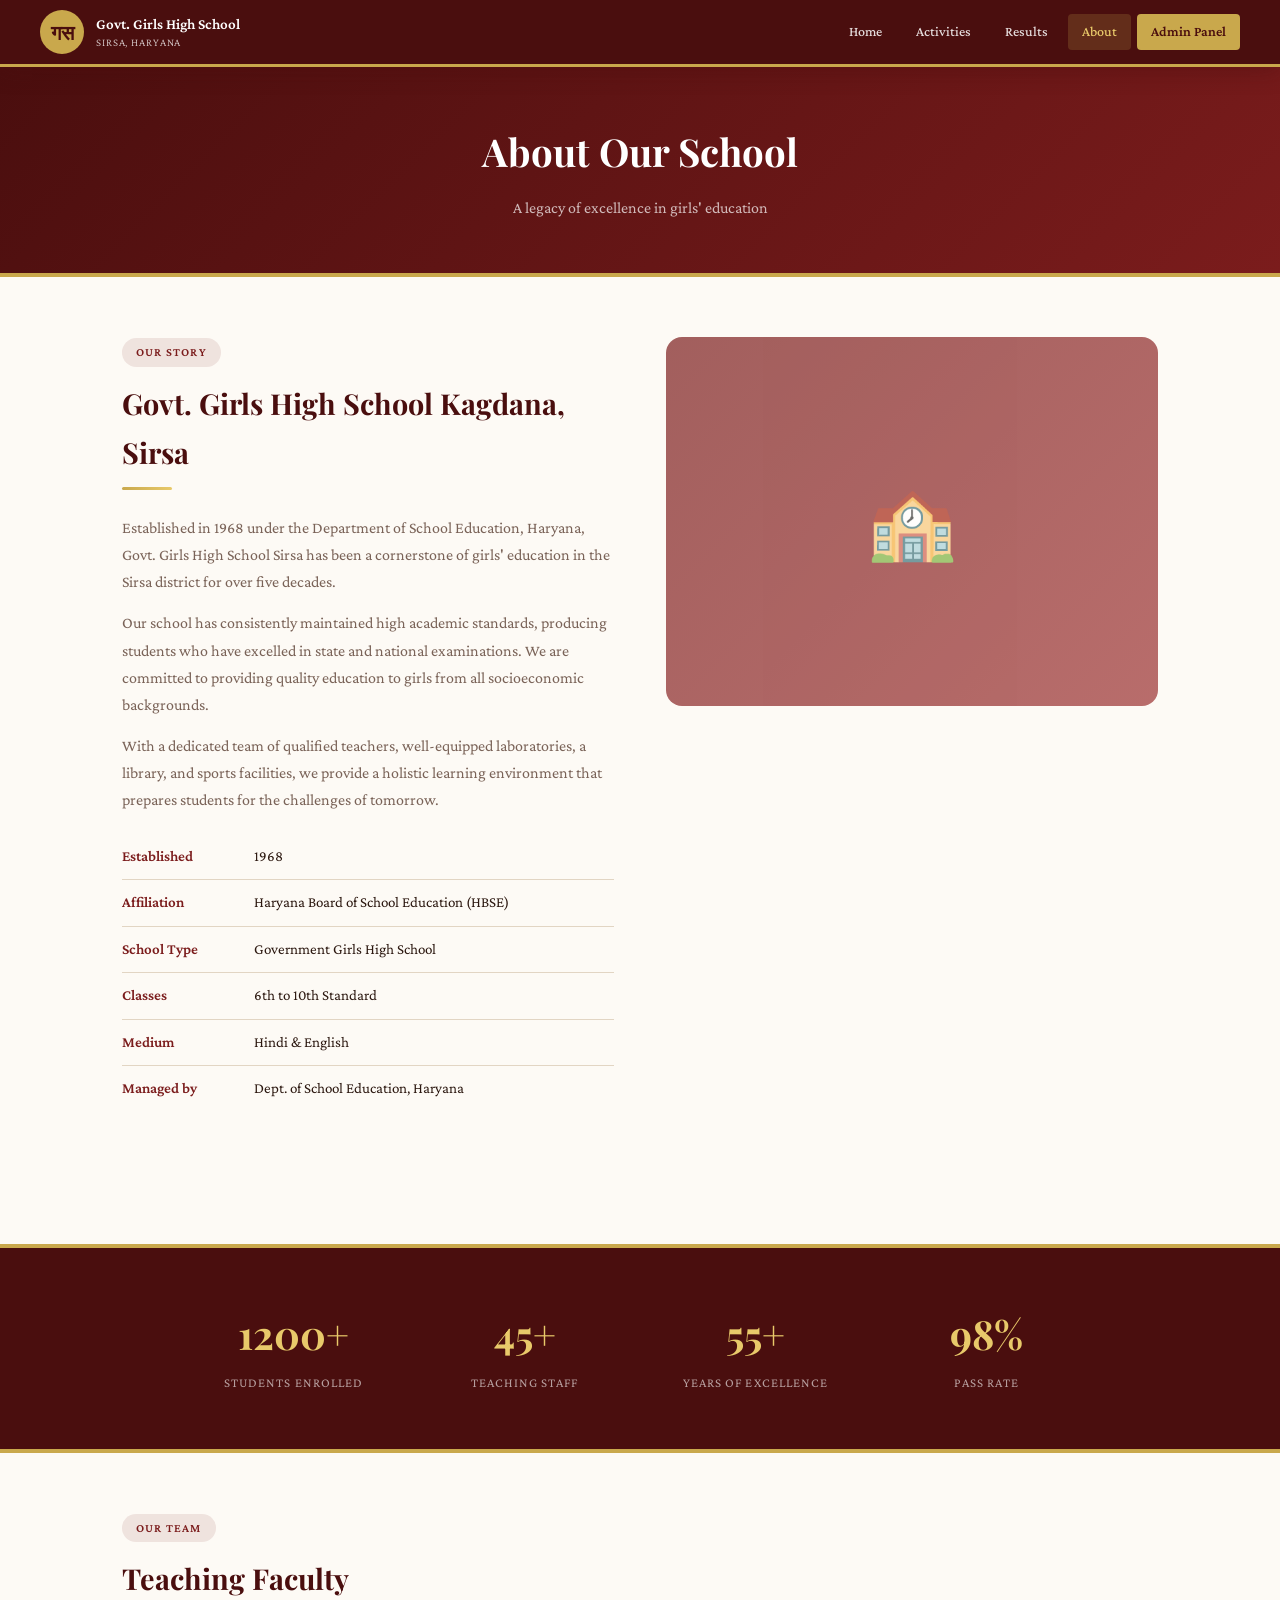
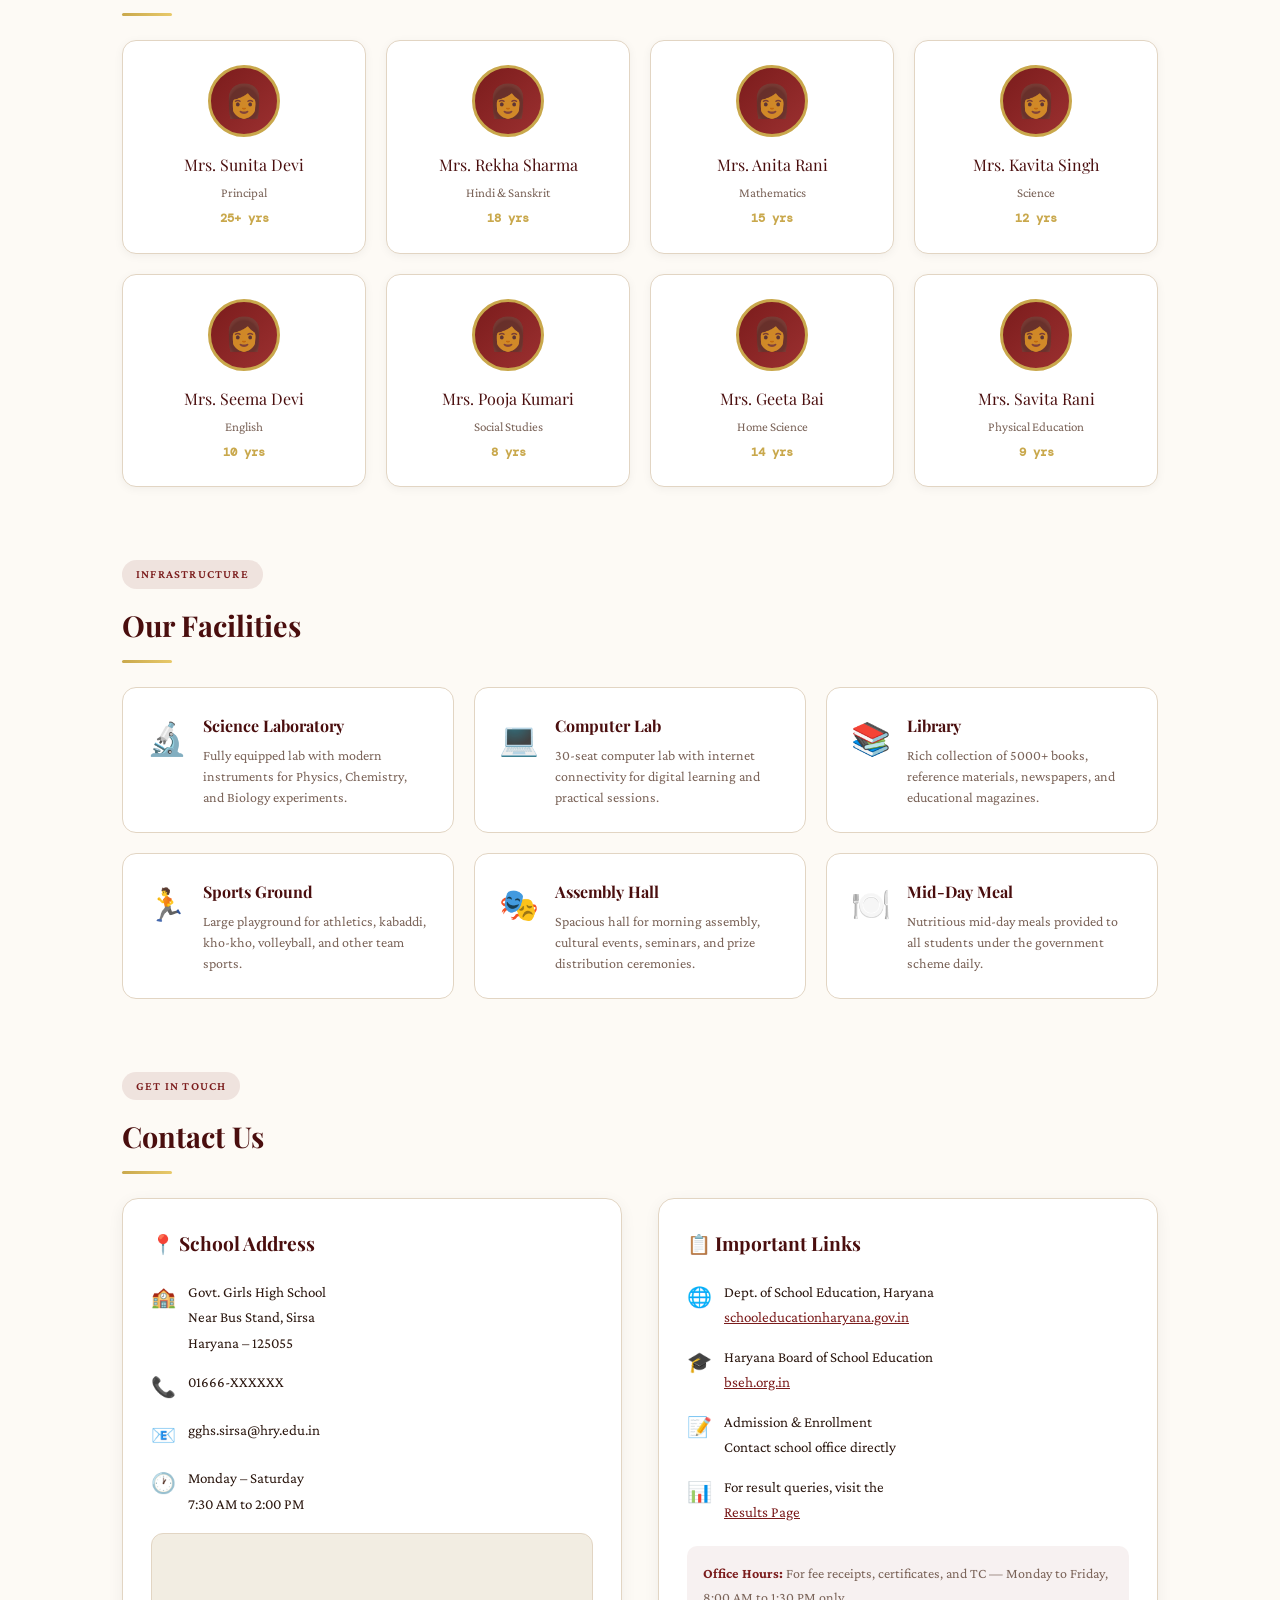
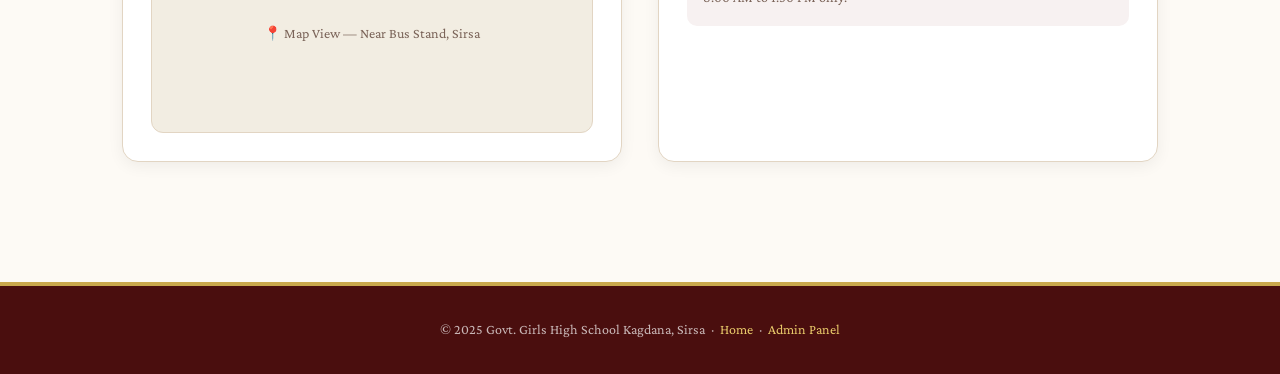
==== about.html @ 24f4db1d "Add files via upload" ====
<!DOCTYPE html>
<html lang="en">
<head>
<meta charset="UTF-8">
<meta name="viewport" content="width=device-width, initial-scale=1.0">
<title>About — GGHS Sirsa</title>
<link href="https://fonts.googleapis.com/css2?family=Playfair+Display:ital,wght@0,400;0,600;0,700;1,400&family=Crimson+Pro:wght@300;400;500;600&family=DM+Mono:wght@400;500&display=swap" rel="stylesheet">
<style>
  :root{--maroon:#7B1C1C;--maroon-dark:#4A0E0E;--gold:#C9A84C;--gold-light:#E8C96A;--cream:#FDFAF5;--cream-dark:#F2EDE2;--text:#2C1810;--text-muted:#7A6358;--white:#FFFFFF;--border:#E2D5C3;}
  *{margin:0;padding:0;box-sizing:border-box;}
  body{font-family:'Crimson Pro',serif;background:var(--cream);color:var(--text);font-size:17px;line-height:1.7;}
  nav{background:var(--maroon-dark);padding:0 2rem;position:sticky;top:0;z-index:100;border-bottom:3px solid var(--gold);box-shadow:0 4px 20px rgba(74,14,14,0.4);}
  .nav-inner{max-width:1200px;margin:0 auto;display:flex;align-items:center;justify-content:space-between;height:64px;}
  .nav-brand{display:flex;align-items:center;gap:12px;text-decoration:none;color:var(--white);}
  .nav-logo{width:44px;height:44px;border-radius:50%;background:var(--gold);display:flex;align-items:center;justify-content:center;font-family:'Playfair Display',serif;font-size:20px;font-weight:700;color:var(--maroon-dark);}
  .nav-title{font-family:'Crimson Pro',serif;font-weight:600;font-size:15px;line-height:1.3;}
  .nav-title span{display:block;font-size:11px;font-weight:300;opacity:0.8;letter-spacing:0.08em;text-transform:uppercase;}
  .nav-links{display:flex;align-items:center;gap:6px;}
  .nav-links a{color:rgba(255,255,255,0.85);text-decoration:none;padding:6px 14px;border-radius:4px;font-size:14px;font-weight:500;transition:all 0.2s;}
  .nav-links a:hover,.nav-links a.active{background:rgba(201,168,76,0.2);color:var(--gold-light);}
  .nav-links .btn-admin{background:var(--gold);color:var(--maroon-dark);font-weight:600;}

  .page-hero{background:linear-gradient(135deg,var(--maroon-dark),var(--maroon));padding:52px 2rem;text-align:center;border-bottom:4px solid var(--gold);}
  .page-hero h1{font-family:'Playfair Display',serif;color:var(--white);font-size:2.4rem;margin-bottom:10px;}
  .page-hero p{color:rgba(255,255,255,0.7);font-size:16px;}

  .content{max-width:1100px;margin:0 auto;padding:60px 2rem;}
  .section-title{font-family:'Playfair Display',serif;font-size:1.8rem;color:var(--maroon-dark);margin-bottom:10px;}
  .gold-line{width:50px;height:3px;background:linear-gradient(90deg,var(--gold),var(--gold-light));border-radius:2px;margin-bottom:24px;}
  .section-tag{display:inline-block;background:rgba(123,28,28,0.1);color:var(--maroon);padding:4px 14px;border-radius:50px;font-size:12px;font-weight:600;letter-spacing:0.1em;text-transform:uppercase;margin-bottom:12px;}

  /* ABOUT */
  .about-grid{display:grid;grid-template-columns:1fr 1fr;gap:52px;align-items:start;margin-bottom:72px;}
  .about-grid p{color:var(--text-muted);margin-bottom:14px;font-size:16px;}
  .info-list{list-style:none;margin-top:20px;}
  .info-list li{display:flex;gap:12px;padding:10px 0;border-bottom:1px solid var(--border);font-size:15px;}
  .info-list li:last-child{border-bottom:none;}
  .info-list li .label{font-weight:600;min-width:120px;color:var(--maroon);}
  .school-img-placeholder{background:linear-gradient(135deg,var(--maroon),#9B3030);border-radius:16px;aspect-ratio:4/3;display:flex;align-items:center;justify-content:center;font-size:72px;opacity:0.7;color:var(--white);}

  /* STATS BAND */
  .stats-band{background:var(--maroon-dark);padding:52px 2rem;border-top:4px solid var(--gold);border-bottom:4px solid var(--gold);}
  .stats-row{max-width:900px;margin:0 auto;display:grid;grid-template-columns:repeat(4,1fr);gap:24px;text-align:center;}
  .stat-num{font-family:'Playfair Display',serif;font-size:2.5rem;color:var(--gold-light);font-weight:700;display:block;}
  .stat-label{font-size:13px;color:rgba(255,255,255,0.6);letter-spacing:0.08em;text-transform:uppercase;}

  /* FACULTY */
  .faculty-grid{display:grid;grid-template-columns:repeat(4,1fr);gap:20px;margin-bottom:72px;}
  .faculty-card{background:var(--white);border-radius:14px;padding:24px 16px;text-align:center;border:1px solid var(--border);box-shadow:0 2px 10px rgba(0,0,0,0.05);transition:transform 0.2s;}
  .faculty-card:hover{transform:translateY(-4px);}
  .faculty-avatar{width:72px;height:72px;border-radius:50%;background:linear-gradient(135deg,var(--maroon),#9B3030);margin:0 auto 14px;display:flex;align-items:center;justify-content:center;font-size:32px;color:rgba(255,255,255,0.6);border:3px solid var(--gold);}
  .faculty-name{font-family:'Playfair Display',serif;font-size:1rem;color:var(--maroon-dark);margin-bottom:4px;}
  .faculty-subject{font-size:13px;color:var(--text-muted);margin-bottom:4px;}
  .faculty-exp{font-size:12px;color:var(--gold);font-weight:600;font-family:'DM Mono',monospace;}

  /* FACILITIES */
  .facilities-grid{display:grid;grid-template-columns:repeat(3,1fr);gap:20px;margin-bottom:72px;}
  .facility-card{background:var(--white);border-radius:14px;padding:24px;border:1px solid var(--border);display:flex;gap:16px;align-items:flex-start;}
  .facility-icon{font-size:32px;flex-shrink:0;}
  .facility-card h4{font-family:'Playfair Display',serif;font-size:1rem;color:var(--maroon-dark);margin-bottom:6px;}
  .facility-card p{font-size:14px;color:var(--text-muted);line-height:1.5;}

  /* CONTACT */
  .contact-grid{display:grid;grid-template-columns:1fr 1fr;gap:36px;margin-bottom:60px;}
  .contact-card{background:var(--white);border-radius:16px;padding:28px;border:1px solid var(--border);box-shadow:0 4px 16px rgba(0,0,0,0.06);}
  .contact-card h3{font-family:'Playfair Display',serif;color:var(--maroon-dark);font-size:1.2rem;margin-bottom:20px;}
  .contact-row{display:flex;gap:12px;margin-bottom:14px;font-size:15px;align-items:flex-start;}
  .contact-icon{font-size:20px;flex-shrink:0;}
  .map-placeholder{background:var(--cream-dark);border-radius:12px;height:200px;display:flex;align-items:center;justify-content:center;font-size:14px;color:var(--text-muted);border:1px solid var(--border);margin-top:16px;}

  footer{background:var(--maroon-dark);color:rgba(255,255,255,0.7);padding:32px 2rem;border-top:4px solid var(--gold);text-align:center;font-size:14px;}
  footer a{color:var(--gold-light);text-decoration:none;}

  @media(max-width:900px){.about-grid{grid-template-columns:1fr;}.faculty-grid{grid-template-columns:1fr 1fr;}.stats-row{grid-template-columns:1fr 1fr;}.facilities-grid{grid-template-columns:1fr 1fr;}.contact-grid{grid-template-columns:1fr;}.nav-links{display:none;}}
  @media(max-width:600px){.faculty-grid{grid-template-columns:1fr;}.facilities-grid{grid-template-columns:1fr;}.stats-row{grid-template-columns:1fr 1fr;}}
</style>
</head>
<body>
<nav>
  <div class="nav-inner">
    <a href="index.html" class="nav-brand">
      <div class="nav-logo">गस</div>
      <div class="nav-title">Govt. Girls High School<span>Sirsa, Haryana</span></div>
    </a>
    <div class="nav-links">
      <a href="index.html">Home</a>
      <a href="activities.html">Activities</a>
      <a href="results.html">Results</a>
      <a href="about.html" class="active">About</a>
      <a href="admin.html" class="btn-admin">Admin Panel</a>
    </div>
  </div>
</nav>

<div class="page-hero">
  <h1>About Our School</h1>
  <p>A legacy of excellence in girls' education </p>
</div>

<div class="content">
  <!-- ABOUT -->
  <div class="about-grid">
    <div>
      <div class="section-tag">Our Story</div>
      <h2 class="section-title">Govt. Girls High School Kagdana, Sirsa</h2>
      <div class="gold-line"></div>
      <p>Established in 1968 under the Department of School Education, Haryana, Govt. Girls High School Sirsa has been a cornerstone of girls' education in the Sirsa district for over five decades.</p>
      <p>Our school has consistently maintained high academic standards, producing students who have excelled in state and national examinations. We are committed to providing quality education to girls from all socioeconomic backgrounds.</p>
      <p>With a dedicated team of qualified teachers, well-equipped laboratories, a library, and sports facilities, we provide a holistic learning environment that prepares students for the challenges of tomorrow.</p>
      <ul class="info-list">
        <li><span class="label">Established</span> 1968</li>
        <li><span class="label">Affiliation</span> Haryana Board of School Education (HBSE)</li>
        <li><span class="label">School Type</span> Government Girls High School</li>
        <li><span class="label">Classes</span> 6th to 10th Standard</li>
        <li><span class="label">Medium</span> Hindi & English</li>
        <li><span class="label">Managed by</span> Dept. of School Education, Haryana</li>
      </ul>
    </div>
    <div>
      <div class="school-img-placeholder">🏫</div>
    </div>
  </div>
</div>

<!-- STATS -->
<div class="stats-band">
  <div class="stats-row">
    <div><span class="stat-num">1200+</span><span class="stat-label">Students Enrolled</span></div>
    <div><span class="stat-num">45+</span><span class="stat-label">Teaching Staff</span></div>
    <div><span class="stat-num">55+</span><span class="stat-label">Years of Excellence</span></div>
    <div><span class="stat-num">98%</span><span class="stat-label">Pass Rate</span></div>
  </div>
</div>

<div class="content">
  <!-- FACULTY -->
  <div id="faculty">
    <div class="section-tag">Our Team</div>
    <h2 class="section-title">Teaching Faculty</h2>
    <div class="gold-line"></div>
    <div class="faculty-grid">
      <div class="faculty-card"><div class="faculty-avatar">👩</div><div class="faculty-name">Mrs. Sunita Devi</div><div class="faculty-subject">Principal</div><div class="faculty-exp">25+ yrs</div></div>
      <div class="faculty-card"><div class="faculty-avatar">👩</div><div class="faculty-name">Mrs. Rekha Sharma</div><div class="faculty-subject">Hindi & Sanskrit</div><div class="faculty-exp">18 yrs</div></div>
      <div class="faculty-card"><div class="faculty-avatar">👩</div><div class="faculty-name">Mrs. Anita Rani</div><div class="faculty-subject">Mathematics</div><div class="faculty-exp">15 yrs</div></div>
      <div class="faculty-card"><div class="faculty-avatar">👩</div><div class="faculty-name">Mrs. Kavita Singh</div><div class="faculty-subject">Science</div><div class="faculty-exp">12 yrs</div></div>
      <div class="faculty-card"><div class="faculty-avatar">👩</div><div class="faculty-name">Mrs. Seema Devi</div><div class="faculty-subject">English</div><div class="faculty-exp">10 yrs</div></div>
      <div class="faculty-card"><div class="faculty-avatar">👩</div><div class="faculty-name">Mrs. Pooja Kumari</div><div class="faculty-subject">Social Studies</div><div class="faculty-exp">8 yrs</div></div>
      <div class="faculty-card"><div class="faculty-avatar">👩</div><div class="faculty-name">Mrs. Geeta Bai</div><div class="faculty-subject">Home Science</div><div class="faculty-exp">14 yrs</div></div>
      <div class="faculty-card"><div class="faculty-avatar">👩</div><div class="faculty-name">Mrs. Savita Rani</div><div class="faculty-subject">Physical Education</div><div class="faculty-exp">9 yrs</div></div>
    </div>
  </div>

  <!-- FACILITIES -->
  <div>
    <div class="section-tag">Infrastructure</div>
    <h2 class="section-title">Our Facilities</h2>
    <div class="gold-line"></div>
    <div class="facilities-grid">
      <div class="facility-card"><div class="facility-icon">🔬</div><div><h4>Science Laboratory</h4><p>Fully equipped lab with modern instruments for Physics, Chemistry, and Biology experiments.</p></div></div>
      <div class="facility-card"><div class="facility-icon">💻</div><div><h4>Computer Lab</h4><p>30-seat computer lab with internet connectivity for digital learning and practical sessions.</p></div></div>
      <div class="facility-card"><div class="facility-icon">📚</div><div><h4>Library</h4><p>Rich collection of 5000+ books, reference materials, newspapers, and educational magazines.</p></div></div>
      <div class="facility-card"><div class="facility-icon">🏃</div><div><h4>Sports Ground</h4><p>Large playground for athletics, kabaddi, kho-kho, volleyball, and other team sports.</p></div></div>
      <div class="facility-card"><div class="facility-icon">🎭</div><div><h4>Assembly Hall</h4><p>Spacious hall for morning assembly, cultural events, seminars, and prize distribution ceremonies.</p></div></div>
      <div class="facility-card"><div class="facility-icon">🍽️</div><div><h4>Mid-Day Meal</h4><p>Nutritious mid-day meals provided to all students under the government scheme daily.</p></div></div>
    </div>
  </div>

  <!-- CONTACT -->
  <div id="contact">
    <div class="section-tag">Get in Touch</div>
    <h2 class="section-title">Contact Us</h2>
    <div class="gold-line"></div>
    <div class="contact-grid">
      <div class="contact-card">
        <h3>📍 School Address</h3>
        <div class="contact-row"><span class="contact-icon">🏫</span><span>Govt. Girls High School<br>Near Bus Stand, Sirsa<br>Haryana – 125055</span></div>
        <div class="contact-row"><span class="contact-icon">📞</span><span>01666-XXXXXX</span></div>
        <div class="contact-row"><span class="contact-icon">📧</span><span>gghs.sirsa@hry.edu.in</span></div>
        <div class="contact-row"><span class="contact-icon">🕐</span><span>Monday – Saturday<br>7:30 AM to 2:00 PM</span></div>
        <div class="map-placeholder">📍 Map View — Near Bus Stand, Sirsa</div>
      </div>
      <div class="contact-card">
        <h3>📋 Important Links</h3>
        <div class="contact-row"><span class="contact-icon">🌐</span><span>Dept. of School Education, Haryana<br><a href="https://schooleducationharyana.gov.in" target="_blank" style="color:var(--maroon)">schooleducationharyana.gov.in</a></span></div>
        <div class="contact-row"><span class="contact-icon">🎓</span><span>Haryana Board of School Education<br><a href="https://bseh.org.in" target="_blank" style="color:var(--maroon)">bseh.org.in</a></span></div>
        <div class="contact-row"><span class="contact-icon">📝</span><span>Admission & Enrollment<br>Contact school office directly</span></div>
        <div class="contact-row"><span class="contact-icon">📊</span><span>For result queries, visit the<br><a href="results.html" style="color:var(--maroon)">Results Page</a></span></div>
        <div style="margin-top:20px;padding:16px;background:rgba(123,28,28,0.06);border-radius:10px;font-size:14px;color:var(--text-muted);">
          <strong style="color:var(--maroon)">Office Hours:</strong> For fee receipts, certificates, and TC — Monday to Friday, 8:00 AM to 1:30 PM only.
        </div>
      </div>
    </div>
  </div>
</div>

<footer>
  © 2025 Govt. Girls High School Kagdana, Sirsa &nbsp;·&nbsp; <a href="index.html">Home</a> &nbsp;·&nbsp; <a href="admin.html">Admin Panel</a>
</footer>
</body>
</html>
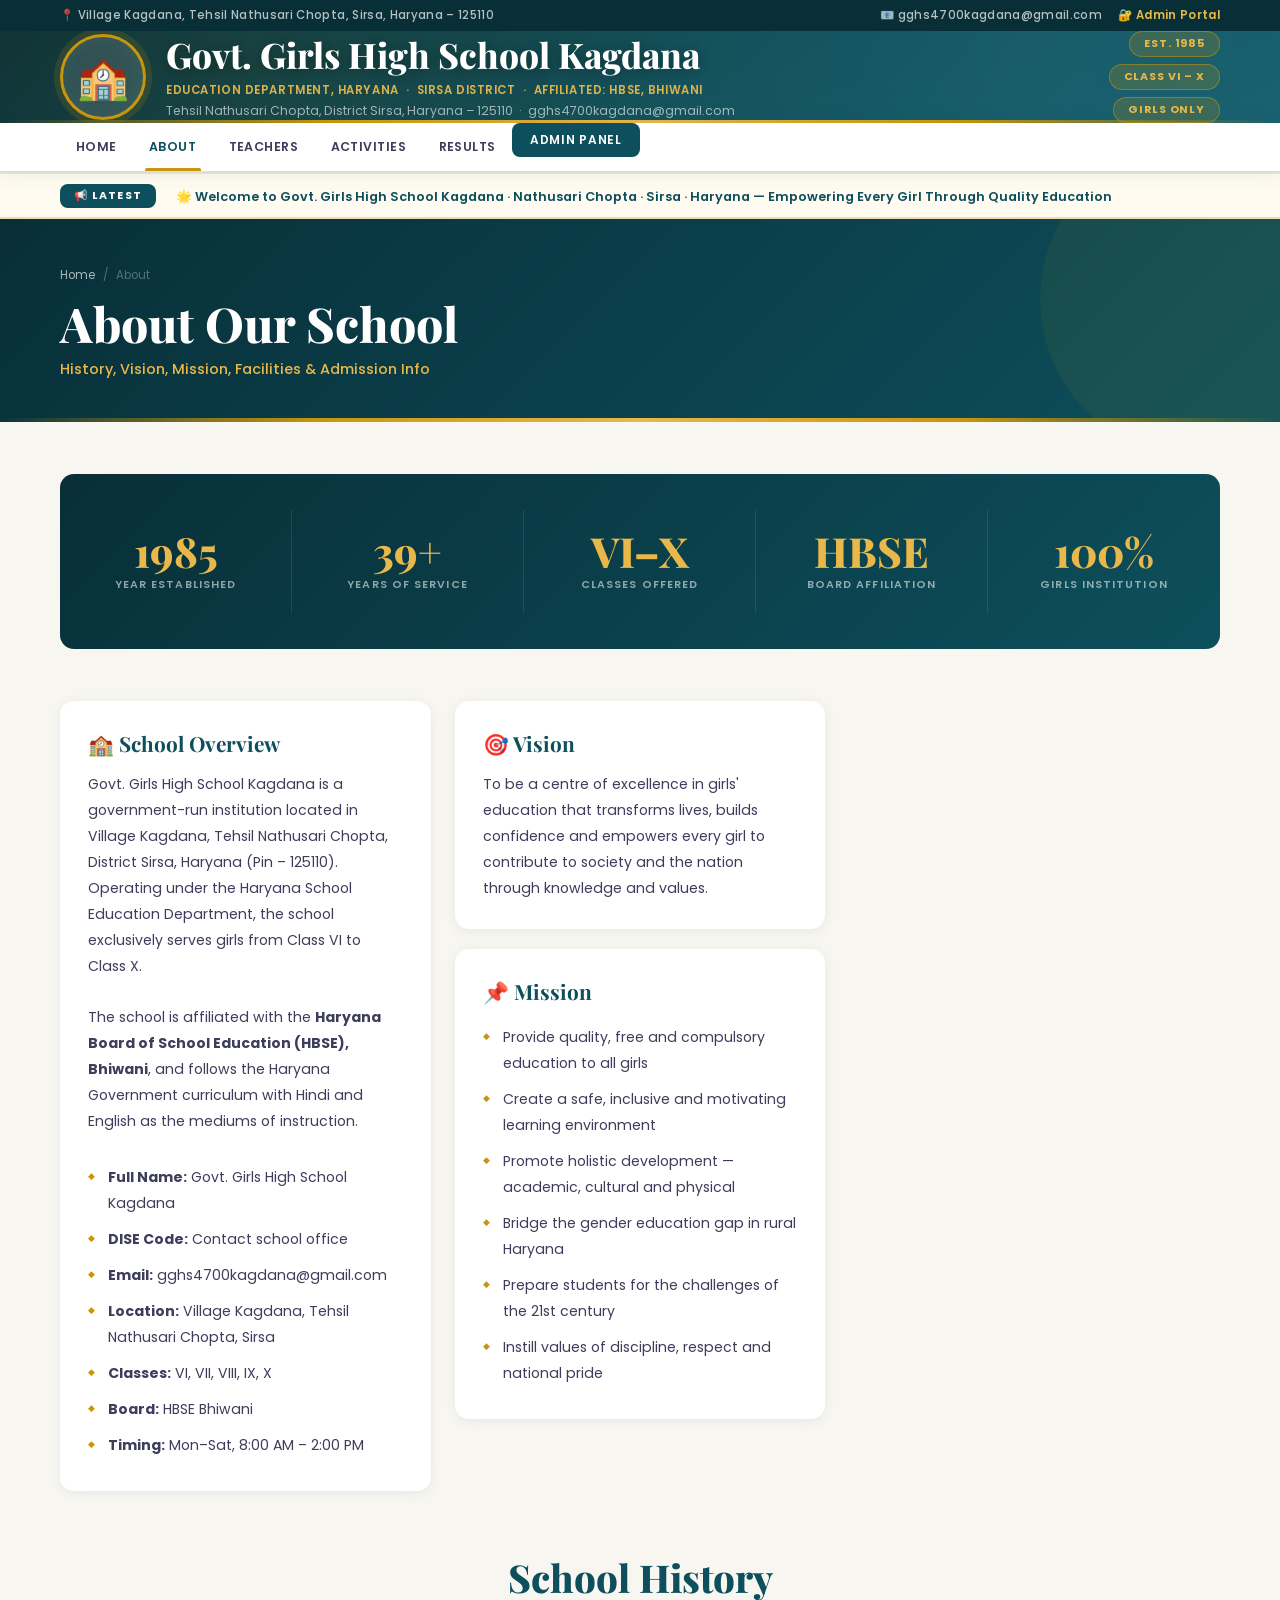
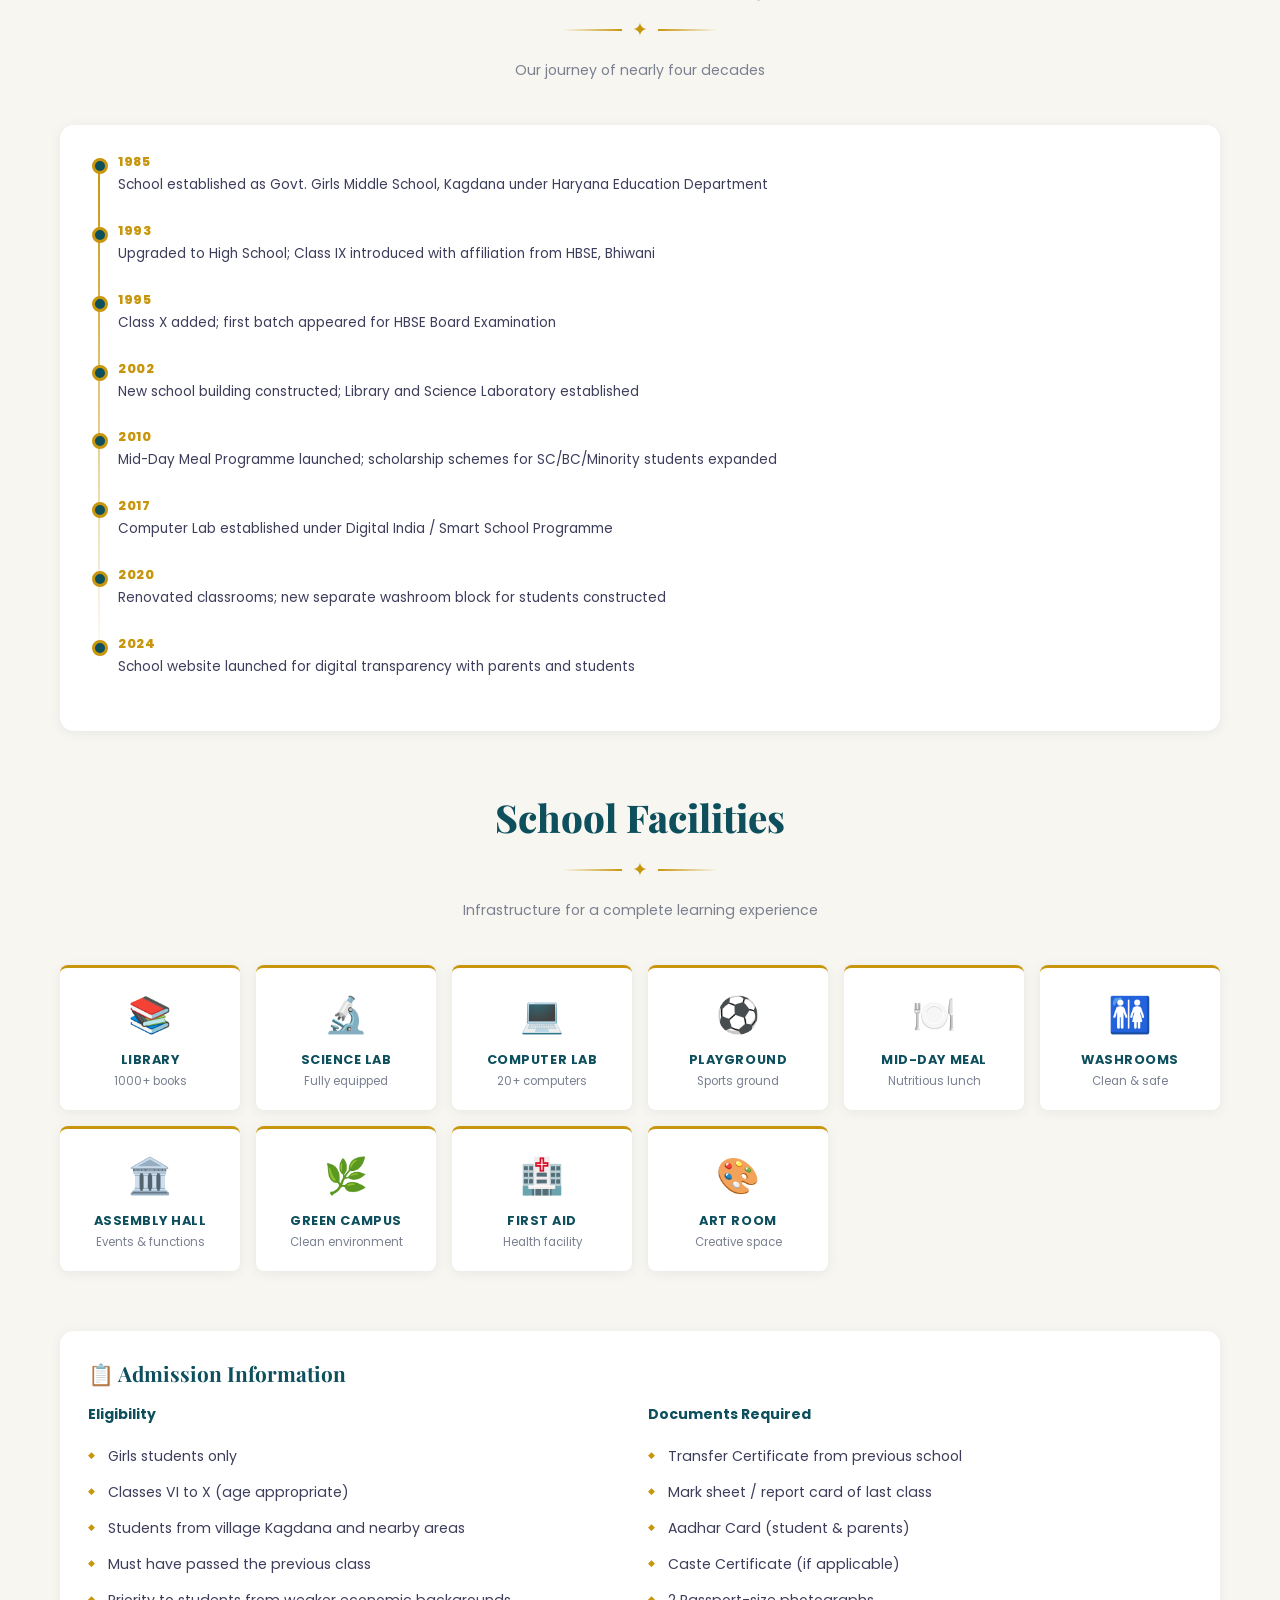
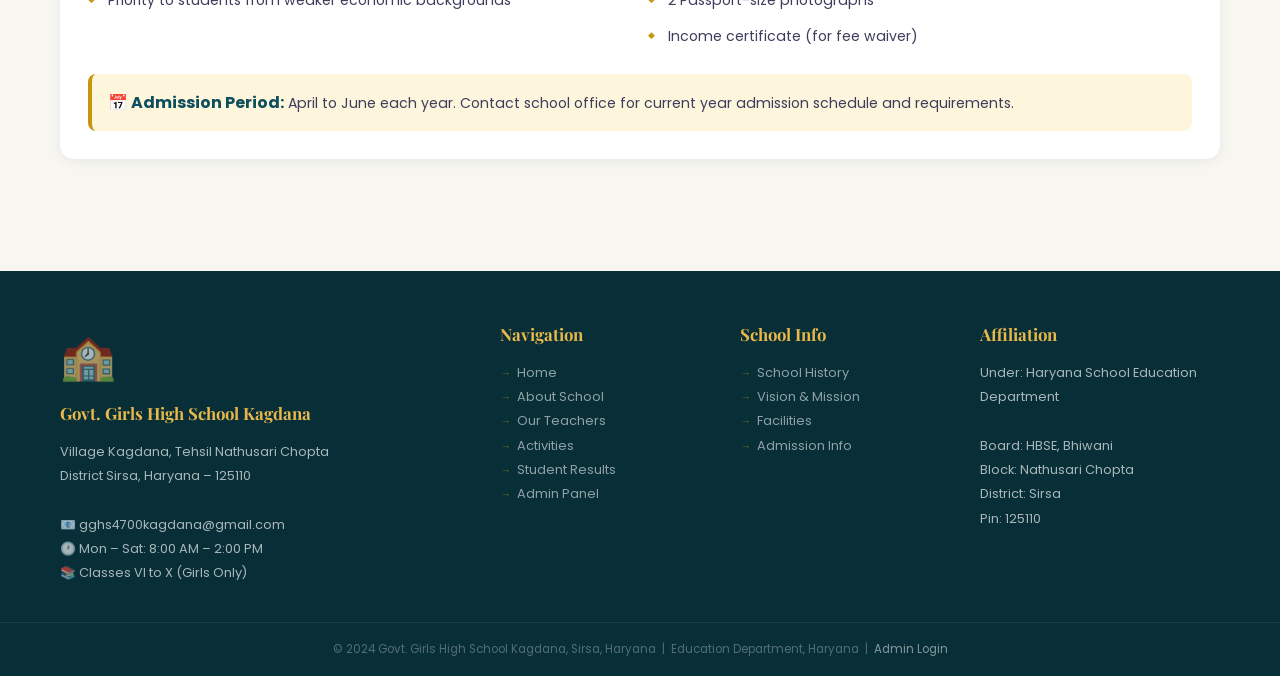
==== commit fb89248f: "Add files via upload" ====
--- a/about.html
+++ b/about.html
@@ -1,200 +1,156 @@
 <!DOCTYPE html>
 <html lang="en">
 <head>
-<meta charset="UTF-8">
-<meta name="viewport" content="width=device-width, initial-scale=1.0">
-<title>About — GGHS Sirsa</title>
-<link href="https://fonts.googleapis.com/css2?family=Playfair+Display:ital,wght@0,400;0,600;0,700;1,400&family=Crimson+Pro:wght@300;400;500;600&family=DM+Mono:wght@400;500&display=swap" rel="stylesheet">
-<style>
-  :root{--maroon:#7B1C1C;--maroon-dark:#4A0E0E;--gold:#C9A84C;--gold-light:#E8C96A;--cream:#FDFAF5;--cream-dark:#F2EDE2;--text:#2C1810;--text-muted:#7A6358;--white:#FFFFFF;--border:#E2D5C3;}
-  *{margin:0;padding:0;box-sizing:border-box;}
-  body{font-family:'Crimson Pro',serif;background:var(--cream);color:var(--text);font-size:17px;line-height:1.7;}
-  nav{background:var(--maroon-dark);padding:0 2rem;position:sticky;top:0;z-index:100;border-bottom:3px solid var(--gold);box-shadow:0 4px 20px rgba(74,14,14,0.4);}
-  .nav-inner{max-width:1200px;margin:0 auto;display:flex;align-items:center;justify-content:space-between;height:64px;}
-  .nav-brand{display:flex;align-items:center;gap:12px;text-decoration:none;color:var(--white);}
-  .nav-logo{width:44px;height:44px;border-radius:50%;background:var(--gold);display:flex;align-items:center;justify-content:center;font-family:'Playfair Display',serif;font-size:20px;font-weight:700;color:var(--maroon-dark);}
-  .nav-title{font-family:'Crimson Pro',serif;font-weight:600;font-size:15px;line-height:1.3;}
-  .nav-title span{display:block;font-size:11px;font-weight:300;opacity:0.8;letter-spacing:0.08em;text-transform:uppercase;}
-  .nav-links{display:flex;align-items:center;gap:6px;}
-  .nav-links a{color:rgba(255,255,255,0.85);text-decoration:none;padding:6px 14px;border-radius:4px;font-size:14px;font-weight:500;transition:all 0.2s;}
-  .nav-links a:hover,.nav-links a.active{background:rgba(201,168,76,0.2);color:var(--gold-light);}
-  .nav-links .btn-admin{background:var(--gold);color:var(--maroon-dark);font-weight:600;}
-
-  .page-hero{background:linear-gradient(135deg,var(--maroon-dark),var(--maroon));padding:52px 2rem;text-align:center;border-bottom:4px solid var(--gold);}
-  .page-hero h1{font-family:'Playfair Display',serif;color:var(--white);font-size:2.4rem;margin-bottom:10px;}
-  .page-hero p{color:rgba(255,255,255,0.7);font-size:16px;}
-
-  .content{max-width:1100px;margin:0 auto;padding:60px 2rem;}
-  .section-title{font-family:'Playfair Display',serif;font-size:1.8rem;color:var(--maroon-dark);margin-bottom:10px;}
-  .gold-line{width:50px;height:3px;background:linear-gradient(90deg,var(--gold),var(--gold-light));border-radius:2px;margin-bottom:24px;}
-  .section-tag{display:inline-block;background:rgba(123,28,28,0.1);color:var(--maroon);padding:4px 14px;border-radius:50px;font-size:12px;font-weight:600;letter-spacing:0.1em;text-transform:uppercase;margin-bottom:12px;}
-
-  /* ABOUT */
-  .about-grid{display:grid;grid-template-columns:1fr 1fr;gap:52px;align-items:start;margin-bottom:72px;}
-  .about-grid p{color:var(--text-muted);margin-bottom:14px;font-size:16px;}
-  .info-list{list-style:none;margin-top:20px;}
-  .info-list li{display:flex;gap:12px;padding:10px 0;border-bottom:1px solid var(--border);font-size:15px;}
-  .info-list li:last-child{border-bottom:none;}
-  .info-list li .label{font-weight:600;min-width:120px;color:var(--maroon);}
-  .school-img-placeholder{background:linear-gradient(135deg,var(--maroon),#9B3030);border-radius:16px;aspect-ratio:4/3;display:flex;align-items:center;justify-content:center;font-size:72px;opacity:0.7;color:var(--white);}
-
-  /* STATS BAND */
-  .stats-band{background:var(--maroon-dark);padding:52px 2rem;border-top:4px solid var(--gold);border-bottom:4px solid var(--gold);}
-  .stats-row{max-width:900px;margin:0 auto;display:grid;grid-template-columns:repeat(4,1fr);gap:24px;text-align:center;}
-  .stat-num{font-family:'Playfair Display',serif;font-size:2.5rem;color:var(--gold-light);font-weight:700;display:block;}
-  .stat-label{font-size:13px;color:rgba(255,255,255,0.6);letter-spacing:0.08em;text-transform:uppercase;}
-
-  /* FACULTY */
-  .faculty-grid{display:grid;grid-template-columns:repeat(4,1fr);gap:20px;margin-bottom:72px;}
-  .faculty-card{background:var(--white);border-radius:14px;padding:24px 16px;text-align:center;border:1px solid var(--border);box-shadow:0 2px 10px rgba(0,0,0,0.05);transition:transform 0.2s;}
-  .faculty-card:hover{transform:translateY(-4px);}
-  .faculty-avatar{width:72px;height:72px;border-radius:50%;background:linear-gradient(135deg,var(--maroon),#9B3030);margin:0 auto 14px;display:flex;align-items:center;justify-content:center;font-size:32px;color:rgba(255,255,255,0.6);border:3px solid var(--gold);}
-  .faculty-name{font-family:'Playfair Display',serif;font-size:1rem;color:var(--maroon-dark);margin-bottom:4px;}
-  .faculty-subject{font-size:13px;color:var(--text-muted);margin-bottom:4px;}
-  .faculty-exp{font-size:12px;color:var(--gold);font-weight:600;font-family:'DM Mono',monospace;}
-
-  /* FACILITIES */
-  .facilities-grid{display:grid;grid-template-columns:repeat(3,1fr);gap:20px;margin-bottom:72px;}
-  .facility-card{background:var(--white);border-radius:14px;padding:24px;border:1px solid var(--border);display:flex;gap:16px;align-items:flex-start;}
-  .facility-icon{font-size:32px;flex-shrink:0;}
-  .facility-card h4{font-family:'Playfair Display',serif;font-size:1rem;color:var(--maroon-dark);margin-bottom:6px;}
-  .facility-card p{font-size:14px;color:var(--text-muted);line-height:1.5;}
-
-  /* CONTACT */
-  .contact-grid{display:grid;grid-template-columns:1fr 1fr;gap:36px;margin-bottom:60px;}
-  .contact-card{background:var(--white);border-radius:16px;padding:28px;border:1px solid var(--border);box-shadow:0 4px 16px rgba(0,0,0,0.06);}
-  .contact-card h3{font-family:'Playfair Display',serif;color:var(--maroon-dark);font-size:1.2rem;margin-bottom:20px;}
-  .contact-row{display:flex;gap:12px;margin-bottom:14px;font-size:15px;align-items:flex-start;}
-  .contact-icon{font-size:20px;flex-shrink:0;}
-  .map-placeholder{background:var(--cream-dark);border-radius:12px;height:200px;display:flex;align-items:center;justify-content:center;font-size:14px;color:var(--text-muted);border:1px solid var(--border);margin-top:16px;}
-
-  footer{background:var(--maroon-dark);color:rgba(255,255,255,0.7);padding:32px 2rem;border-top:4px solid var(--gold);text-align:center;font-size:14px;}
-  footer a{color:var(--gold-light);text-decoration:none;}
-
-  @media(max-width:900px){.about-grid{grid-template-columns:1fr;}.faculty-grid{grid-template-columns:1fr 1fr;}.stats-row{grid-template-columns:1fr 1fr;}.facilities-grid{grid-template-columns:1fr 1fr;}.contact-grid{grid-template-columns:1fr;}.nav-links{display:none;}}
-  @media(max-width:600px){.faculty-grid{grid-template-columns:1fr;}.facilities-grid{grid-template-columns:1fr;}.stats-row{grid-template-columns:1fr 1fr;}}
-</style>
+  <meta charset="UTF-8" /><meta name="viewport" content="width=device-width, initial-scale=1.0, maximum-scale=1.0" />
+  <title>About – Govt. Girls High School Kagdana</title>
+  <link rel="stylesheet" href="style.css" />
 </head>
 <body>
-<nav>
-  <div class="nav-inner">
-    <a href="index.html" class="nav-brand">
-      <div class="nav-logo">गस</div>
-      <div class="nav-title">Govt. Girls High School<span>Sirsa, Haryana</span></div>
-    </a>
-    <div class="nav-links">
-      <a href="index.html">Home</a>
-      <a href="activities.html">Activities</a>
-      <a href="results.html">Results</a>
-      <a href="about.html" class="active">About</a>
-      <a href="admin.html" class="btn-admin">Admin Panel</a>
-    </div>
-  </div>
-</nav>
+<div class="topbar" id="siteTopbar"></div>
+<header class="site-header" id="siteHeader"></header>
+<nav class="site-nav" id="siteNav"></nav>
+<div class="ticker" id="siteTicker"></div>
 
 <div class="page-hero">
-  <h1>About Our School</h1>
-  <p>A legacy of excellence in girls' education </p>
-</div>
-
-<div class="content">
-  <!-- ABOUT -->
-  <div class="about-grid">
-    <div>
-      <div class="section-tag">Our Story</div>
-      <h2 class="section-title">Govt. Girls High School Kagdana, Sirsa</h2>
-      <div class="gold-line"></div>
-      <p>Established in 1968 under the Department of School Education, Haryana, Govt. Girls High School Sirsa has been a cornerstone of girls' education in the Sirsa district for over five decades.</p>
-      <p>Our school has consistently maintained high academic standards, producing students who have excelled in state and national examinations. We are committed to providing quality education to girls from all socioeconomic backgrounds.</p>
-      <p>With a dedicated team of qualified teachers, well-equipped laboratories, a library, and sports facilities, we provide a holistic learning environment that prepares students for the challenges of tomorrow.</p>
-      <ul class="info-list">
-        <li><span class="label">Established</span> 1968</li>
-        <li><span class="label">Affiliation</span> Haryana Board of School Education (HBSE)</li>
-        <li><span class="label">School Type</span> Government Girls High School</li>
-        <li><span class="label">Classes</span> 6th to 10th Standard</li>
-        <li><span class="label">Medium</span> Hindi & English</li>
-        <li><span class="label">Managed by</span> Dept. of School Education, Haryana</li>
-      </ul>
-    </div>
-    <div>
-      <div class="school-img-placeholder">🏫</div>
-    </div>
+  <div class="page-hero-inner">
+    <div class="breadcrumb"><a href="index.html">Home</a><span>/</span><span>About</span></div>
+    <h1>About Our School</h1>
+    <p>History, Vision, Mission, Facilities &amp; Admission Info</p>
   </div>
 </div>
 
-<!-- STATS -->
-<div class="stats-band">
-  <div class="stats-row">
-    <div><span class="stat-num">1200+</span><span class="stat-label">Students Enrolled</span></div>
-    <div><span class="stat-num">45+</span><span class="stat-label">Teaching Staff</span></div>
-    <div><span class="stat-num">55+</span><span class="stat-label">Years of Excellence</span></div>
-    <div><span class="stat-num">98%</span><span class="stat-label">Pass Rate</span></div>
-  </div>
-</div>
+<main>
+  <div class="container">
 
-<div class="content">
-  <!-- FACULTY -->
-  <div id="faculty">
-    <div class="section-tag">Our Team</div>
-    <h2 class="section-title">Teaching Faculty</h2>
-    <div class="gold-line"></div>
-    <div class="faculty-grid">
-      <div class="faculty-card"><div class="faculty-avatar">👩</div><div class="faculty-name">Mrs. Sunita Devi</div><div class="faculty-subject">Principal</div><div class="faculty-exp">25+ yrs</div></div>
-      <div class="faculty-card"><div class="faculty-avatar">👩</div><div class="faculty-name">Mrs. Rekha Sharma</div><div class="faculty-subject">Hindi & Sanskrit</div><div class="faculty-exp">18 yrs</div></div>
-      <div class="faculty-card"><div class="faculty-avatar">👩</div><div class="faculty-name">Mrs. Anita Rani</div><div class="faculty-subject">Mathematics</div><div class="faculty-exp">15 yrs</div></div>
-      <div class="faculty-card"><div class="faculty-avatar">👩</div><div class="faculty-name">Mrs. Kavita Singh</div><div class="faculty-subject">Science</div><div class="faculty-exp">12 yrs</div></div>
-      <div class="faculty-card"><div class="faculty-avatar">👩</div><div class="faculty-name">Mrs. Seema Devi</div><div class="faculty-subject">English</div><div class="faculty-exp">10 yrs</div></div>
-      <div class="faculty-card"><div class="faculty-avatar">👩</div><div class="faculty-name">Mrs. Pooja Kumari</div><div class="faculty-subject">Social Studies</div><div class="faculty-exp">8 yrs</div></div>
-      <div class="faculty-card"><div class="faculty-avatar">👩</div><div class="faculty-name">Mrs. Geeta Bai</div><div class="faculty-subject">Home Science</div><div class="faculty-exp">14 yrs</div></div>
-      <div class="faculty-card"><div class="faculty-avatar">👩</div><div class="faculty-name">Mrs. Savita Rani</div><div class="faculty-subject">Physical Education</div><div class="faculty-exp">9 yrs</div></div>
+    <!-- HIGHLIGHTS -->
+    <div class="stats-strip" style="border-radius:var(--rad);margin-bottom:52px">
+      <div class="stats-grid" style="max-width:100%">
+        <div class="stat-item"><div class="stat-num">1985</div><div class="stat-lbl">Year Established</div></div>
+        <div class="stat-item"><div class="stat-num">39+</div><div class="stat-lbl">Years of Service</div></div>
+        <div class="stat-item"><div class="stat-num">VI–X</div><div class="stat-lbl">Classes Offered</div></div>
+        <div class="stat-item"><div class="stat-num">HBSE</div><div class="stat-lbl">Board Affiliation</div></div>
+        <div class="stat-item"><div class="stat-num">100%</div><div class="stat-lbl">Girls Institution</div></div>
+      </div>
     </div>
-  </div>
 
-  <!-- FACILITIES -->
-  <div>
-    <div class="section-tag">Infrastructure</div>
-    <h2 class="section-title">Our Facilities</h2>
-    <div class="gold-line"></div>
-    <div class="facilities-grid">
-      <div class="facility-card"><div class="facility-icon">🔬</div><div><h4>Science Laboratory</h4><p>Fully equipped lab with modern instruments for Physics, Chemistry, and Biology experiments.</p></div></div>
-      <div class="facility-card"><div class="facility-icon">💻</div><div><h4>Computer Lab</h4><p>30-seat computer lab with internet connectivity for digital learning and practical sessions.</p></div></div>
-      <div class="facility-card"><div class="facility-icon">📚</div><div><h4>Library</h4><p>Rich collection of 5000+ books, reference materials, newspapers, and educational magazines.</p></div></div>
-      <div class="facility-card"><div class="facility-icon">🏃</div><div><h4>Sports Ground</h4><p>Large playground for athletics, kabaddi, kho-kho, volleyball, and other team sports.</p></div></div>
-      <div class="facility-card"><div class="facility-icon">🎭</div><div><h4>Assembly Hall</h4><p>Spacious hall for morning assembly, cultural events, seminars, and prize distribution ceremonies.</p></div></div>
-      <div class="facility-card"><div class="facility-icon">🍽️</div><div><h4>Mid-Day Meal</h4><p>Nutritious mid-day meals provided to all students under the government scheme daily.</p></div></div>
-    </div>
-  </div>
-
-  <!-- CONTACT -->
-  <div id="contact">
-    <div class="section-tag">Get in Touch</div>
-    <h2 class="section-title">Contact Us</h2>
-    <div class="gold-line"></div>
-    <div class="contact-grid">
-      <div class="contact-card">
-        <h3>📍 School Address</h3>
-        <div class="contact-row"><span class="contact-icon">🏫</span><span>Govt. Girls High School<br>Near Bus Stand, Sirsa<br>Haryana – 125055</span></div>
-        <div class="contact-row"><span class="contact-icon">📞</span><span>01666-XXXXXX</span></div>
-        <div class="contact-row"><span class="contact-icon">📧</span><span>gghs.sirsa@hry.edu.in</span></div>
-        <div class="contact-row"><span class="contact-icon">🕐</span><span>Monday – Saturday<br>7:30 AM to 2:00 PM</span></div>
-        <div class="map-placeholder">📍 Map View — Near Bus Stand, Sirsa</div>
+    <!-- OVERVIEW + VISION -->
+    <div class="grid-2 section">
+      <div class="info-block">
+        <h3>🏫 School Overview</h3>
+        <p>Govt. Girls High School Kagdana is a government-run institution located in Village Kagdana, Tehsil Nathusari Chopta, District Sirsa, Haryana (Pin – 125110). Operating under the Haryana School Education Department, the school exclusively serves girls from Class VI to Class X.</p>
+        <br>
+        <p>The school is affiliated with the <strong>Haryana Board of School Education (HBSE), Bhiwani</strong>, and follows the Haryana Government curriculum with Hindi and English as the mediums of instruction.</p>
+        <br>
+        <ul>
+          <li><strong>Full Name:</strong> Govt. Girls High School Kagdana</li>
+          <li><strong>DISE Code:</strong> Contact school office</li>
+          <li><strong>Email:</strong> gghs4700kagdana@gmail.com</li>
+          <li><strong>Location:</strong> Village Kagdana, Tehsil Nathusari Chopta, Sirsa</li>
+          <li><strong>Classes:</strong> VI, VII, VIII, IX, X</li>
+          <li><strong>Board:</strong> HBSE Bhiwani</li>
+          <li><strong>Timing:</strong> Mon–Sat, 8:00 AM – 2:00 PM</li>
+        </ul>
       </div>
-      <div class="contact-card">
-        <h3>📋 Important Links</h3>
-        <div class="contact-row"><span class="contact-icon">🌐</span><span>Dept. of School Education, Haryana<br><a href="https://schooleducationharyana.gov.in" target="_blank" style="color:var(--maroon)">schooleducationharyana.gov.in</a></span></div>
-        <div class="contact-row"><span class="contact-icon">🎓</span><span>Haryana Board of School Education<br><a href="https://bseh.org.in" target="_blank" style="color:var(--maroon)">bseh.org.in</a></span></div>
-        <div class="contact-row"><span class="contact-icon">📝</span><span>Admission & Enrollment<br>Contact school office directly</span></div>
-        <div class="contact-row"><span class="contact-icon">📊</span><span>For result queries, visit the<br><a href="results.html" style="color:var(--maroon)">Results Page</a></span></div>
-        <div style="margin-top:20px;padding:16px;background:rgba(123,28,28,0.06);border-radius:10px;font-size:14px;color:var(--text-muted);">
-          <strong style="color:var(--maroon)">Office Hours:</strong> For fee receipts, certificates, and TC — Monday to Friday, 8:00 AM to 1:30 PM only.
+      <div style="display:flex;flex-direction:column;gap:20px">
+        <div class="info-block">
+          <h3>🎯 Vision</h3>
+          <p>To be a centre of excellence in girls' education that transforms lives, builds confidence and empowers every girl to contribute to society and the nation through knowledge and values.</p>
+        </div>
+        <div class="info-block">
+          <h3>📌 Mission</h3>
+          <ul>
+            <li>Provide quality, free and compulsory education to all girls</li>
+            <li>Create a safe, inclusive and motivating learning environment</li>
+            <li>Promote holistic development — academic, cultural and physical</li>
+            <li>Bridge the gender education gap in rural Haryana</li>
+            <li>Prepare students for the challenges of the 21st century</li>
+            <li>Instill values of discipline, respect and national pride</li>
+          </ul>
         </div>
       </div>
     </div>
+
+    <!-- TIMELINE -->
+    <div class="section">
+      <div class="sec-head">
+        <h2>School History</h2>
+        <div class="gold-bar"><span>✦</span></div>
+        <p class="sub">Our journey of nearly four decades</p>
+      </div>
+      <div class="info-block">
+        <div class="timeline">
+          <div class="tl-item"><div class="tl-dot"></div><div class="tl-year">1985</div><div class="tl-text">School established as Govt. Girls Middle School, Kagdana under Haryana Education Department</div></div>
+          <div class="tl-item"><div class="tl-dot"></div><div class="tl-year">1993</div><div class="tl-text">Upgraded to High School; Class IX introduced with affiliation from HBSE, Bhiwani</div></div>
+          <div class="tl-item"><div class="tl-dot"></div><div class="tl-year">1995</div><div class="tl-text">Class X added; first batch appeared for HBSE Board Examination</div></div>
+          <div class="tl-item"><div class="tl-dot"></div><div class="tl-year">2002</div><div class="tl-text">New school building constructed; Library and Science Laboratory established</div></div>
+          <div class="tl-item"><div class="tl-dot"></div><div class="tl-year">2010</div><div class="tl-text">Mid-Day Meal Programme launched; scholarship schemes for SC/BC/Minority students expanded</div></div>
+          <div class="tl-item"><div class="tl-dot"></div><div class="tl-year">2017</div><div class="tl-text">Computer Lab established under Digital India / Smart School Programme</div></div>
+          <div class="tl-item"><div class="tl-dot"></div><div class="tl-year">2020</div><div class="tl-text">Renovated classrooms; new separate washroom block for students constructed</div></div>
+          <div class="tl-item"><div class="tl-dot"></div><div class="tl-year">2024</div><div class="tl-text">School website launched for digital transparency with parents and students</div></div>
+        </div>
+      </div>
+    </div>
+
+    <!-- FACILITIES -->
+    <div class="section">
+      <div class="sec-head">
+        <h2>School Facilities</h2>
+        <div class="gold-bar"><span>✦</span></div>
+        <p class="sub">Infrastructure for a complete learning experience</p>
+      </div>
+      <div class="facility-grid">
+        <div class="fac-item"><div class="f-icon">📚</div><div class="f-name">Library</div><div class="f-desc">1000+ books</div></div>
+        <div class="fac-item"><div class="f-icon">🔬</div><div class="f-name">Science Lab</div><div class="f-desc">Fully equipped</div></div>
+        <div class="fac-item"><div class="f-icon">💻</div><div class="f-name">Computer Lab</div><div class="f-desc">20+ computers</div></div>
+        <div class="fac-item"><div class="f-icon">⚽</div><div class="f-name">Playground</div><div class="f-desc">Sports ground</div></div>
+        <div class="fac-item"><div class="f-icon">🍽️</div><div class="f-name">Mid-Day Meal</div><div class="f-desc">Nutritious lunch</div></div>
+        <div class="fac-item"><div class="f-icon">🚻</div><div class="f-name">Washrooms</div><div class="f-desc">Clean & safe</div></div>
+        <div class="fac-item"><div class="f-icon">🏛️</div><div class="f-name">Assembly Hall</div><div class="f-desc">Events & functions</div></div>
+        <div class="fac-item"><div class="f-icon">🌿</div><div class="f-name">Green Campus</div><div class="f-desc">Clean environment</div></div>
+        <div class="fac-item"><div class="f-icon">🏥</div><div class="f-name">First Aid</div><div class="f-desc">Health facility</div></div>
+        <div class="fac-item"><div class="f-icon">🎨</div><div class="f-name">Art Room</div><div class="f-desc">Creative space</div></div>
+      </div>
+    </div>
+
+    <!-- ADMISSION -->
+    <div class="section">
+      <div class="info-block">
+        <h3>📋 Admission Information</h3>
+        <div class="form-row" style="margin-top:12px">
+          <div>
+            <p style="font-weight:700;color:var(--teal);margin-bottom:10px">Eligibility</p>
+            <ul>
+              <li>Girls students only</li>
+              <li>Classes VI to X (age appropriate)</li>
+              <li>Students from village Kagdana and nearby areas</li>
+              <li>Must have passed the previous class</li>
+              <li>Priority to students from weaker economic backgrounds</li>
+            </ul>
+          </div>
+          <div>
+            <p style="font-weight:700;color:var(--teal);margin-bottom:10px">Documents Required</p>
+            <ul>
+              <li>Transfer Certificate from previous school</li>
+              <li>Mark sheet / report card of last class</li>
+              <li>Aadhar Card (student & parents)</li>
+              <li>Caste Certificate (if applicable)</li>
+              <li>2 Passport-size photographs</li>
+              <li>Income certificate (for fee waiver)</li>
+            </ul>
+          </div>
+        </div>
+        <div style="margin-top:20px;background:var(--gold-pale);padding:16px;border-radius:var(--rad-sm);border-left:4px solid var(--gold)">
+          <strong style="color:var(--teal)">📅 Admission Period:</strong>
+          <span style="color:var(--ink-lt);font-size:.88rem"> April to June each year. Contact school office for current year admission schedule and requirements.</span>
+        </div>
+      </div>
+    </div>
+
   </div>
-</div>
+</main>
 
-<footer>
-  © 2025 Govt. Girls High School Kagdana, Sirsa &nbsp;·&nbsp; <a href="index.html">Home</a> &nbsp;·&nbsp; <a href="admin.html">Admin Panel</a>
-</footer>
+<footer id="siteFooter"></footer>
+<script src="layout.js"></script>
+<script src="common.js"></script>
 </body>
 </html>
--- a/style.css
+++ b/style.css
@@ -0,0 +1,542 @@
+/* ═══════════════════════════════════════════════════
+   GGHS Kagdana – Global Design System
+   Theme: Deep Teal + Royal Gold – Refined & Regal
+   ═══════════════════════════════════════════════════ */
+@import url('https://fonts.googleapis.com/css2?family=Playfair+Display:ital,wght@0,400;0,600;0,700;0,800;1,400;1,600&family=Poppins:wght@300;400;500;600;700;800&display=swap');
+
+/* ─── TOKENS ─── */
+:root {
+  --teal:       #0d4f5c;
+  --teal-dk:    #082f38;
+  --teal-md:    #145e6e;
+  --teal-lt:    #1a7a8f;
+  --gold:       #c8960c;
+  --gold-lt:    #e8b84b;
+  --gold-pale:  #fdf5dc;
+  --gold-xpale: #fffbf0;
+  --cream:      #f8f6f1;
+  --white:      #ffffff;
+  --ink:        #1a1a2e;
+  --ink-lt:     #3d3d5c;
+  --muted:      #7a8090;
+  --border:     #e2ddd4;
+  --success:    #1a7a4a;
+  --danger:     #a31515;
+  --info-bg:    #e8f4f8;
+  --info-fg:    #0d4f5c;
+  --rad:        14px;
+  --rad-sm:     8px;
+  --rad-lg:     20px;
+  --shadow-sm:  0 2px 12px rgba(13,79,92,.08);
+  --shadow-md:  0 6px 28px rgba(13,79,92,.13);
+  --shadow-lg:  0 16px 56px rgba(13,79,92,.18);
+  --ease:       .28s cubic-bezier(.4,0,.2,1);
+}
+
+*,*::before,*::after{box-sizing:border-box;margin:0;padding:0}
+html{scroll-behavior:smooth;font-size:16px}
+body{font-family:'Poppins',sans-serif;background:var(--cream);color:var(--ink);min-height:100vh;display:flex;flex-direction:column;-webkit-font-smoothing:antialiased}
+
+/* ─── SCROLLBAR ─── */
+::-webkit-scrollbar{width:6px;height:6px}
+::-webkit-scrollbar-track{background:var(--cream)}
+::-webkit-scrollbar-thumb{background:var(--teal-lt);border-radius:3px}
+
+/* ══════════════════════════════════
+   TOPBAR
+══════════════════════════════════ */
+.topbar{background:var(--teal-dk);color:rgba(255,255,255,.7);font-size:.72rem;font-weight:500;letter-spacing:.03em;padding:7px 0}
+.topbar-inner{max-width:1200px;margin:auto;padding:0 20px;display:flex;justify-content:space-between;align-items:center;gap:12px;flex-wrap:wrap}
+.topbar a{color:var(--gold-lt);text-decoration:none;font-weight:600;transition:color var(--ease)}
+.topbar a:hover{color:#fff}
+.topbar-right{display:flex;gap:16px;align-items:center}
+
+/* ══════════════════════════════════
+   HEADER
+══════════════════════════════════ */
+.site-header{background:linear-gradient(140deg,var(--teal-dk) 0%,var(--teal) 55%,var(--teal-md) 100%);position:relative;overflow:hidden}
+.site-header::before{content:'';position:absolute;inset:0;background-image:radial-gradient(circle at 20% 50%,rgba(200,150,12,.08) 0%,transparent 60%),radial-gradient(circle at 80% 20%,rgba(255,255,255,.04) 0%,transparent 50%);pointer-events:none}
+.site-header::after{content:'';position:absolute;bottom:0;left:0;right:0;height:3px;background:linear-gradient(90deg,transparent,var(--gold),var(--gold-lt),var(--gold),transparent)}
+.header-inner{max-width:1200px;margin:auto;padding:24px 20px 28px;display:flex;align-items:center;gap:20px;position:relative;z-index:1}
+.hdr-logo{width:86px;height:86px;background:rgba(255,255,255,.12);border-radius:50%;border:3px solid var(--gold);display:flex;align-items:center;justify-content:center;font-size:2.6rem;flex-shrink:0;box-shadow:0 0 0 6px rgba(200,150,12,.15),inset 0 0 20px rgba(255,255,255,.05)}
+.hdr-text{flex:1;min-width:0}
+.hdr-school{font-family:'Playfair Display',serif;font-size:clamp(1.3rem,3.2vw,2.2rem);font-weight:800;color:#fff;line-height:1.2;text-shadow:0 2px 12px rgba(0,0,0,.3)}
+.hdr-sub{font-size:clamp(.7rem,.9vw,.82rem);color:var(--gold-lt);font-weight:600;letter-spacing:.05em;text-transform:uppercase;margin-top:5px;opacity:.95}
+.hdr-sub2{font-size:.78rem;color:rgba(255,255,255,.6);margin-top:3px}
+.hdr-badges{display:flex;flex-direction:column;gap:7px;align-items:flex-end;flex-shrink:0}
+.hdr-badge{background:rgba(200,150,12,.2);border:1px solid rgba(200,150,12,.5);color:var(--gold-lt);font-size:.68rem;font-weight:700;letter-spacing:.08em;padding:4px 14px;border-radius:99px;text-transform:uppercase;white-space:nowrap}
+
+/* ══════════════════════════════════
+   NAVBAR
+══════════════════════════════════ */
+.site-nav{background:#fff;border-bottom:2px solid var(--border);position:sticky;top:0;z-index:200;box-shadow:0 2px 20px rgba(13,79,92,.08)}
+.nav-wrap{max-width:1200px;margin:auto;padding:0 20px;display:flex;align-items:center;justify-content:space-between;gap:12px}
+.nav-list{display:flex;list-style:none;gap:0}
+.nav-list a{display:block;padding:15px 16px;font-size:.78rem;font-weight:600;letter-spacing:.04em;text-transform:uppercase;color:var(--ink-lt);text-decoration:none;position:relative;transition:color var(--ease);white-space:nowrap}
+.nav-list a::after{content:'';position:absolute;bottom:0;left:12px;right:12px;height:3px;background:var(--gold);border-radius:2px 2px 0 0;transform:scaleX(0);transition:transform var(--ease)}
+.nav-list a:hover,.nav-list a.active{color:var(--teal)}
+.nav-list a:hover::after,.nav-list a.active::after{transform:scaleX(1)}
+.nav-cta{background:var(--teal);color:#fff !important;padding:8px 18px !important;border-radius:var(--rad-sm);font-size:.75rem !important;letter-spacing:.06em !important;transition:background var(--ease) !important}
+.nav-cta:hover{background:var(--teal-dk) !important}
+.nav-cta::after{display:none !important}
+.hamburger{display:none;flex-direction:column;gap:5px;cursor:pointer;background:none;border:none;padding:8px}
+.hamburger span{display:block;width:22px;height:2px;background:var(--teal);border-radius:2px;transition:var(--ease)}
+.hamburger.open span:nth-child(1){transform:rotate(45deg) translate(5px,5px)}
+.hamburger.open span:nth-child(2){opacity:0}
+.hamburger.open span:nth-child(3){transform:rotate(-45deg) translate(5px,-5px)}
+
+/* ══════════════════════════════════
+   TICKER
+══════════════════════════════════ */
+.ticker{background:var(--gold-xpale);border-top:1px solid rgba(200,150,12,.2);border-bottom:2px solid rgba(200,150,12,.3);padding:9px 0;overflow:hidden}
+.ticker-inner{max-width:1200px;margin:auto;padding:0 20px;display:flex;align-items:center;gap:0}
+.ticker-tag{background:var(--teal);color:#fff;font-size:.68rem;font-weight:700;letter-spacing:.1em;text-transform:uppercase;padding:4px 14px;border-radius:var(--rad-sm);flex-shrink:0;margin-right:20px}
+.ticker-track{overflow:hidden;flex:1}
+.ticker-text{white-space:nowrap;font-size:.8rem;font-weight:600;color:var(--teal);animation:scroll-x 30s linear infinite}
+@keyframes scroll-x{from{transform:translateX(100%)}to{transform:translateX(-100%)}}
+
+/* ══════════════════════════════════
+   PAGE HERO
+══════════════════════════════════ */
+.page-hero{background:linear-gradient(135deg,var(--teal-dk),var(--teal));padding:48px 0 42px;position:relative;overflow:hidden}
+.page-hero::before{content:'';position:absolute;right:-80px;top:-80px;width:320px;height:320px;border-radius:50%;background:rgba(200,150,12,.07)}
+.page-hero::after{content:'';position:absolute;bottom:0;left:0;right:0;height:4px;background:linear-gradient(90deg,transparent,var(--gold),var(--gold-lt),var(--gold),transparent)}
+.page-hero-inner{max-width:1200px;margin:auto;padding:0 20px;position:relative;z-index:1}
+.page-hero h1{font-family:'Playfair Display',serif;font-size:clamp(1.9rem,4vw,3rem);font-weight:800;color:#fff;line-height:1.15}
+.page-hero p{color:var(--gold-lt);margin-top:8px;font-size:.9rem;font-weight:500}
+.breadcrumb{display:flex;gap:8px;align-items:center;font-size:.72rem;color:rgba(255,255,255,.5);margin-bottom:12px}
+.breadcrumb a{color:rgba(255,255,255,.65);text-decoration:none}
+.breadcrumb span{color:rgba(255,255,255,.3)}
+
+/* ══════════════════════════════════
+   CONTAINER & LAYOUT
+══════════════════════════════════ */
+.container{max-width:1200px;margin:auto;padding:0 20px}
+main{flex:1;padding:52px 0}
+.section{margin-bottom:60px}
+.grid-2{display:grid;grid-template-columns:repeat(auto-fill,minmax(360px,1fr));gap:24px}
+.grid-3{display:grid;grid-template-columns:repeat(auto-fill,minmax(300px,1fr));gap:24px}
+.grid-4{display:grid;grid-template-columns:repeat(auto-fill,minmax(220px,1fr));gap:20px}
+
+/* ══════════════════════════════════
+   SECTION HEADING
+══════════════════════════════════ */
+.sec-head{text-align:center;margin-bottom:44px}
+.sec-head h2{font-family:'Playfair Display',serif;font-size:clamp(1.7rem,3vw,2.4rem);font-weight:800;color:var(--teal)}
+.sec-head .sub{color:var(--muted);font-size:.88rem;margin-top:8px}
+.gold-bar{display:flex;align-items:center;justify-content:center;gap:10px;margin:12px 0 16px}
+.gold-bar::before,.gold-bar::after{content:'';flex:1;max-width:60px;height:2px;background:linear-gradient(90deg,transparent,var(--gold))}
+.gold-bar::after{background:linear-gradient(90deg,var(--gold),transparent)}
+.gold-bar span{color:var(--gold);font-size:1.2rem}
+
+/* ══════════════════════════════════
+   CARDS
+══════════════════════════════════ */
+.card{background:#fff;border-radius:var(--rad);box-shadow:var(--shadow-sm);overflow:hidden;transition:transform var(--ease),box-shadow var(--ease)}
+.card:hover{transform:translateY(-5px);box-shadow:var(--shadow-md)}
+.card-body{padding:24px}
+
+/* ══════════════════════════════════
+   BUTTONS
+══════════════════════════════════ */
+.btn{display:inline-flex;align-items:center;justify-content:center;gap:8px;padding:11px 26px;border-radius:var(--rad-sm);font-family:'Poppins',sans-serif;font-size:.82rem;font-weight:700;letter-spacing:.04em;cursor:pointer;border:none;text-decoration:none;transition:all var(--ease);white-space:nowrap}
+.btn-teal{background:var(--teal);color:#fff}
+.btn-teal:hover{background:var(--teal-dk);box-shadow:0 4px 20px rgba(13,79,92,.35)}
+.btn-gold{background:var(--gold);color:#fff}
+.btn-gold:hover{background:#a67a08;box-shadow:0 4px 20px rgba(200,150,12,.4)}
+.btn-outline{background:transparent;color:var(--teal);border:2px solid var(--teal)}
+.btn-outline:hover{background:var(--teal);color:#fff}
+.btn-danger{background:#a31515;color:#fff}
+.btn-danger:hover{background:#7a0f0f}
+.btn-white{background:#fff;color:var(--teal);border:2px solid rgba(255,255,255,.3)}
+.btn-white:hover{background:rgba(255,255,255,.9)}
+.btn-sm{padding:7px 16px;font-size:.75rem}
+.btn-lg{padding:14px 36px;font-size:.9rem}
+.btn-block{width:100%}
+
+/* ══════════════════════════════════
+   FORM
+══════════════════════════════════ */
+.form-group{margin-bottom:18px}
+.form-group label{display:block;font-size:.78rem;font-weight:600;color:var(--teal);margin-bottom:6px;letter-spacing:.03em}
+.form-control{width:100%;padding:11px 14px;border:2px solid var(--border);border-radius:var(--rad-sm);font-family:'Poppins',sans-serif;font-size:.85rem;color:var(--ink);background:#fff;transition:border-color var(--ease),box-shadow var(--ease)}
+.form-control:focus{outline:none;border-color:var(--teal-lt);box-shadow:0 0 0 3px rgba(13,79,92,.1)}
+.form-control::placeholder{color:#bbb}
+textarea.form-control{resize:vertical;min-height:110px}
+.form-row{display:grid;grid-template-columns:1fr 1fr;gap:16px}
+.form-row-3{display:grid;grid-template-columns:1fr 1fr 1fr;gap:14px}
+.form-hint{font-size:.73rem;color:var(--muted);margin-top:4px}
+
+/* ══════════════════════════════════
+   ALERTS
+══════════════════════════════════ */
+.alert{padding:12px 16px;border-radius:var(--rad-sm);font-size:.83rem;font-weight:500;line-height:1.5;margin-bottom:14px}
+.alert-success{background:#e8f8ee;color:#145a32;border-left:4px solid #27ae60}
+.alert-danger{background:#fde8e8;color:#7a0f0f;border-left:4px solid #c0392b}
+.alert-info{background:var(--info-bg);color:var(--info-fg);border-left:4px solid var(--teal-lt)}
+.alert-warning{background:#fef9e7;color:#7d6608;border-left:4px solid #f1c40f}
+
+/* ══════════════════════════════════
+   TAGS & BADGES
+══════════════════════════════════ */
+.tag{display:inline-block;padding:3px 12px;border-radius:99px;font-size:.68rem;font-weight:700;letter-spacing:.06em;text-transform:uppercase}
+.tag-teal{background:rgba(13,79,92,.1);color:var(--teal)}
+.tag-gold{background:var(--gold-pale);color:#8a6508}
+.tag-green{background:#e8f8ee;color:#145a32}
+.tag-red{background:#fde8e8;color:#7a0f0f}
+
+/* Grade badges */
+.grade{display:inline-block;padding:3px 14px;border-radius:99px;font-size:.75rem;font-weight:800}
+.g-a1{background:#d5f5e3;color:#117a45}.g-a2{background:#d5f5e3;color:#117a45}
+.g-b1{background:#d6eaf8;color:#1a5276}.g-b2{background:#d6eaf8;color:#1a5276}
+.g-c1{background:#fef9e7;color:#7d6608}.g-c2{background:#fef9e7;color:#7d6608}
+.g-d{background:#fde8e8;color:#7a0f0f}
+.g-e,.g-f{background:#2c3e50;color:#fff}
+
+/* ══════════════════════════════════
+   TABLE
+══════════════════════════════════ */
+.tbl-wrap{overflow-x:auto;border-radius:var(--rad);box-shadow:var(--shadow-sm)}
+table{width:100%;border-collapse:collapse;background:#fff;font-size:.83rem}
+table thead tr{background:var(--teal);color:#fff}
+table thead th{padding:13px 14px;font-size:.72rem;font-weight:700;letter-spacing:.06em;text-transform:uppercase;text-align:left;white-space:nowrap}
+table tbody tr{border-bottom:1px solid var(--border)}
+table tbody tr:hover{background:var(--gold-xpale)}
+table tbody td{padding:12px 14px;vertical-align:middle}
+
+/* ══════════════════════════════════
+   STATS STRIP
+══════════════════════════════════ */
+.stats-strip{background:linear-gradient(135deg,var(--teal-dk),var(--teal));padding:36px 0}
+.stats-grid{display:grid;grid-template-columns:repeat(auto-fit,minmax(140px,1fr));gap:0;text-align:center}
+.stat-item{padding:20px;border-right:1px solid rgba(255,255,255,.1);color:#fff}
+.stat-item:last-child{border-right:none}
+.stat-num{font-family:'Playfair Display',serif;font-size:2.6rem;font-weight:800;color:var(--gold-lt);line-height:1}
+.stat-lbl{font-size:.68rem;font-weight:600;letter-spacing:.1em;text-transform:uppercase;color:rgba(255,255,255,.55);margin-top:5px}
+
+/* ══════════════════════════════════
+   MODAL
+══════════════════════════════════ */
+.modal-bg{position:fixed;inset:0;background:rgba(8,47,56,.55);z-index:500;display:flex;align-items:center;justify-content:center;padding:20px;opacity:0;pointer-events:none;transition:opacity var(--ease);backdrop-filter:blur(4px)}
+.modal-bg.open{opacity:1;pointer-events:all}
+.modal{background:#fff;border-radius:var(--rad-lg);box-shadow:var(--shadow-lg);width:100%;max-width:580px;max-height:90vh;overflow-y:auto;transform:scale(.96) translateY(12px);transition:transform var(--ease)}
+.modal-bg.open .modal{transform:scale(1) translateY(0)}
+.modal-hdr{padding:22px 28px;background:var(--teal);color:#fff;display:flex;justify-content:space-between;align-items:center;border-radius:var(--rad-lg) var(--rad-lg) 0 0;position:sticky;top:0;z-index:1}
+.modal-hdr h3{font-family:'Playfair Display',serif;font-size:1.25rem}
+.modal-close{background:none;border:none;color:rgba(255,255,255,.7);font-size:1.6rem;cursor:pointer;line-height:1;padding:0;transition:color var(--ease)}
+.modal-close:hover{color:#fff}
+.modal-body{padding:28px}
+
+/* ══════════════════════════════════
+   FOOTER
+══════════════════════════════════ */
+footer{background:var(--teal-dk);color:rgba(255,255,255,.65);margin-top:auto}
+.foot-top{padding:52px 0 36px}
+.foot-grid{display:grid;grid-template-columns:2fr 1fr 1fr 1.2fr;gap:40px}
+.foot-col h4{font-family:'Playfair Display',serif;font-size:1.05rem;color:var(--gold-lt);margin-bottom:16px}
+.foot-col p,.foot-col li{font-size:.8rem;line-height:1.9}
+.foot-col ul{list-style:none}
+.foot-col ul li a{color:rgba(255,255,255,.55);text-decoration:none;font-size:.8rem;transition:color var(--ease)}
+.foot-col ul li a:hover{color:var(--gold-lt)}
+.foot-col ul li::before{content:'→';margin-right:6px;color:rgba(200,150,12,.5);font-size:.7rem}
+.foot-logo{font-size:2.8rem;margin-bottom:12px}
+.foot-bottom{border-top:1px solid rgba(255,255,255,.08);padding:18px 0;text-align:center;font-size:.73rem;color:rgba(255,255,255,.3)}
+.foot-bottom a{color:rgba(255,255,255,.5);text-decoration:none}
+
+/* ══════════════════════════════════
+   QUICK LINK TILES
+══════════════════════════════════ */
+.quick-tile{display:flex;flex-direction:column;align-items:center;gap:12px;background:#fff;padding:30px 20px;border-radius:var(--rad);box-shadow:var(--shadow-sm);text-decoration:none;color:var(--ink);transition:all var(--ease);text-align:center;border:2px solid transparent;cursor:pointer}
+.quick-tile:hover{transform:translateY(-6px);box-shadow:var(--shadow-md);border-color:var(--gold);color:var(--teal)}
+.quick-tile .qt-icon{width:62px;height:62px;border-radius:16px;background:linear-gradient(135deg,var(--gold-pale),#fff);border:2px solid rgba(200,150,12,.2);display:flex;align-items:center;justify-content:center;font-size:1.8rem;transition:all var(--ease)}
+.quick-tile:hover .qt-icon{background:linear-gradient(135deg,var(--teal),var(--teal-lt));border-color:var(--teal)}
+.quick-tile .qt-label{font-weight:700;font-size:.84rem;text-transform:uppercase;letter-spacing:.04em}
+.quick-tile .qt-sub{font-size:.73rem;color:var(--muted)}
+
+/* ══════════════════════════════════
+   NOTICE CARD
+══════════════════════════════════ */
+.notice-item{display:flex;gap:16px;align-items:flex-start;padding:18px 0;border-bottom:1px solid var(--border)}
+.notice-item:last-child{border-bottom:none}
+.notice-date{background:var(--teal);color:#fff;border-radius:var(--rad-sm);padding:8px 12px;text-align:center;flex-shrink:0;min-width:52px}
+.notice-date .nd-day{font-family:'Playfair Display',serif;font-size:1.4rem;font-weight:800;line-height:1}
+.notice-date .nd-mon{font-size:.62rem;font-weight:700;letter-spacing:.08em;text-transform:uppercase;opacity:.8;margin-top:2px}
+.notice-body h4{font-size:.9rem;font-weight:700;color:var(--teal);margin-bottom:4px}
+.notice-body p{font-size:.8rem;color:var(--muted);line-height:1.6}
+
+/* ══════════════════════════════════
+   HERO SLIDER
+══════════════════════════════════ */
+.hero-slides{position:relative;height:440px;overflow:hidden}
+.slide{position:absolute;inset:0;opacity:0;transition:opacity .9s ease;display:flex;align-items:center}
+.slide.active{opacity:1}
+.slide-bg{position:absolute;inset:0;background-size:cover;background-position:center}
+.slide-overlay{position:absolute;inset:0;background:linear-gradient(90deg,rgba(8,47,56,.85) 0%,rgba(8,47,56,.4) 100%)}
+.slide-content{position:relative;z-index:1;max-width:620px;padding:0 40px;color:#fff}
+.slide-content .tag{margin-bottom:16px}
+.slide-content h2{font-family:'Playfair Display',serif;font-size:clamp(1.8rem,4vw,3.2rem);font-weight:800;line-height:1.2;margin-bottom:16px}
+.slide-content p{font-size:.95rem;color:rgba(255,255,255,.8);margin-bottom:28px;line-height:1.7}
+.slide-dots{position:absolute;bottom:24px;left:40px;display:flex;gap:8px;z-index:2}
+.sdot{width:28px;height:4px;border-radius:2px;background:rgba(255,255,255,.3);cursor:pointer;transition:all var(--ease)}
+.sdot.active{background:var(--gold-lt);width:44px}
+.slide-counter{position:absolute;bottom:24px;right:40px;color:rgba(255,255,255,.5);font-size:.78rem;font-weight:600;z-index:2}
+.slide-arrows{position:absolute;top:50%;transform:translateY(-50%);width:100%;display:flex;justify-content:space-between;padding:0 16px;z-index:2;pointer-events:none}
+.s-arrow{pointer-events:all;background:rgba(255,255,255,.12);border:1px solid rgba(255,255,255,.2);color:#fff;width:42px;height:42px;border-radius:50%;cursor:pointer;font-size:1rem;transition:all var(--ease);display:flex;align-items:center;justify-content:center;backdrop-filter:blur(4px)}
+.s-arrow:hover{background:var(--gold);border-color:var(--gold)}
+
+/* Slide backgrounds */
+.sl-1{background:linear-gradient(145deg,#082f38,#0d4f5c,#145e6e)}
+.sl-2{background:linear-gradient(145deg,#0d4f5c,#1a7a8f,#0d4f5c)}
+.sl-3{background:linear-gradient(145deg,#082f38,#0d4f5c)}
+
+/* ══════════════════════════════════
+   TEACHER CARD
+══════════════════════════════════ */
+.teacher-card{background:#fff;border-radius:var(--rad);box-shadow:var(--shadow-sm);overflow:hidden;transition:all var(--ease);text-align:center}
+.teacher-card:hover{transform:translateY(-5px);box-shadow:var(--shadow-md)}
+.tc-banner{height:80px;background:linear-gradient(135deg,var(--teal),var(--teal-lt));position:relative}
+.tc-avatar{width:88px;height:88px;border-radius:50%;border:4px solid #fff;background:var(--gold-pale);display:flex;align-items:center;justify-content:center;font-size:2.4rem;position:absolute;bottom:-44px;left:50%;transform:translateX(-50%);box-shadow:var(--shadow-sm);overflow:hidden}
+.tc-avatar img{width:100%;height:100%;object-fit:cover}
+.tc-body{padding:52px 20px 24px}
+.tc-name{font-family:'Playfair Display',serif;font-size:1.1rem;font-weight:700;color:var(--teal);margin-bottom:3px}
+.tc-role{font-size:.72rem;font-weight:700;letter-spacing:.07em;text-transform:uppercase;color:var(--gold);margin-bottom:14px}
+.tc-meta{display:flex;flex-direction:column;gap:6px;text-align:left;border-top:1px solid var(--border);padding-top:14px}
+.tc-meta-row{display:flex;gap:8px;font-size:.78rem;color:var(--ink-lt);align-items:flex-start}
+.tc-meta-row .icon{flex-shrink:0;width:18px;text-align:center}
+.tc-head-badge{position:absolute;top:10px;right:10px;background:var(--gold);color:#fff;font-size:.6rem;font-weight:800;letter-spacing:.08em;text-transform:uppercase;padding:3px 10px;border-radius:99px}
+
+/* ══════════════════════════════════
+   ACTIVITY CARD
+══════════════════════════════════ */
+.act-card{background:#fff;border-radius:var(--rad);box-shadow:var(--shadow-sm);overflow:hidden;display:flex;flex-direction:column;transition:all var(--ease)}
+.act-card:hover{transform:translateY(-4px);box-shadow:var(--shadow-md)}
+.act-thumb{height:190px;background:linear-gradient(135deg,var(--teal),var(--teal-lt));display:flex;align-items:center;justify-content:center;font-size:3.6rem;position:relative;overflow:hidden}
+.act-thumb img{position:absolute;inset:0;width:100%;height:100%;object-fit:cover}
+.act-thumb .act-emoji{position:relative;z-index:1}
+.act-cat{position:absolute;top:14px;left:14px;z-index:2}
+.act-info{padding:20px;flex:1;display:flex;flex-direction:column;gap:8px}
+.act-date{font-size:.72rem;color:var(--muted);font-weight:600}
+.act-title{font-family:'Playfair Display',serif;font-size:1.1rem;font-weight:700;color:var(--teal);line-height:1.3}
+.act-desc{font-size:.82rem;color:var(--muted);line-height:1.6;flex:1}
+
+/* ══════════════════════════════════
+   RESULT SEARCH
+══════════════════════════════════ */
+.result-search-box{background:#fff;border-radius:var(--rad-lg);box-shadow:var(--shadow-lg);padding:40px;max-width:560px;margin:0 auto 52px;border-top:5px solid var(--gold)}
+.result-search-box h2{font-family:'Playfair Display',serif;font-size:1.9rem;color:var(--teal);text-align:center;margin-bottom:6px}
+.result-search-box .hint{text-align:center;color:var(--muted);font-size:.85rem;margin-bottom:28px}
+
+/* ══════════════════════════════════
+   RESULT CARD  (screen + print)
+══════════════════════════════════ */
+.result-card-wrap{max-width:820px;margin:0 auto}
+#resultCard{background:#fff;border-radius:var(--rad);box-shadow:var(--shadow-lg);overflow:hidden}
+.rc-head{background:linear-gradient(135deg,var(--teal-dk),var(--teal));color:#fff;padding:30px 36px}
+.rc-school{font-family:'Playfair Display',serif;font-size:1.1rem;font-weight:700;color:var(--gold-lt);margin-bottom:2px}
+.rc-exam{font-size:.72rem;font-weight:700;letter-spacing:.1em;text-transform:uppercase;color:rgba(255,255,255,.5);margin-bottom:16px}
+.rc-student-name{font-family:'Playfair Display',serif;font-size:1.8rem;font-weight:800}
+.rc-meta-grid{display:grid;grid-template-columns:repeat(auto-fill,minmax(170px,1fr));gap:12px;margin-top:18px}
+.rc-meta-item{background:rgba(255,255,255,.1);border-radius:8px;padding:10px 14px;border:1px solid rgba(255,255,255,.1)}
+.rc-meta-item .lbl{font-size:.6rem;font-weight:700;letter-spacing:.1em;text-transform:uppercase;color:rgba(255,255,255,.5);margin-bottom:3px}
+.rc-meta-item .val{font-size:.9rem;font-weight:600}
+.rc-body{padding:28px 36px}
+.rc-footer{padding:16px 36px 28px;display:flex;justify-content:space-between;align-items:flex-start;gap:20px;flex-wrap:wrap;font-size:.75rem;color:var(--muted);border-top:1px dashed var(--border)}
+.sig-block{text-align:center}
+.sig-line{width:120px;height:1px;background:var(--ink-lt);margin-bottom:4px}
+.result-summary-row{display:grid;grid-template-columns:repeat(auto-fit,minmax(140px,1fr));gap:14px;margin-top:24px}
+.rs-box{background:var(--gold-xpale);border-radius:var(--rad-sm);padding:16px;text-align:center;border:1px solid rgba(200,150,12,.15)}
+.rs-box .rs-val{font-family:'Playfair Display',serif;font-size:1.6rem;font-weight:800;color:var(--teal)}
+.rs-box .rs-lbl{font-size:.68rem;font-weight:700;letter-spacing:.07em;text-transform:uppercase;color:var(--muted);margin-top:3px}
+.pass-box{background:#e8f8ee;border-color:#27ae60}
+.pass-box .rs-val{color:#145a32}
+.fail-box{background:#fde8e8;border-color:#c0392b}
+.fail-box .rs-val{color:#7a0f0f}
+
+/* ══════════════════════════════════
+   PRINT STYLES – A4
+══════════════════════════════════ */
+@media print{
+  *{-webkit-print-color-adjust:exact !important;print-color-adjust:exact !important}
+  body{background:#fff;font-size:11pt}
+  .no-print,.topbar,.site-header,.site-nav,.ticker,.page-hero,footer,.result-search-box,.tabs,
+  .tab-btn,.download-bar{display:none !important}
+  main{padding:0}
+  #resultCard{box-shadow:none;border:1px solid #ddd;page-break-inside:avoid}
+  .rc-head{-webkit-print-color-adjust:exact;background:linear-gradient(135deg,#082f38,#0d4f5c) !important}
+  @page{size:A4 portrait;margin:12mm 14mm}
+  .result-card-wrap{max-width:100%;margin:0}
+  table{font-size:10pt}
+  table thead th{font-size:8pt}
+  .rc-school{font-size:10pt}
+  .rc-exam{font-size:8pt}
+  .rc-student-name{font-size:14pt}
+  .rs-box .rs-val{font-size:14pt}
+}
+
+/* ══════════════════════════════════
+   ADMIN PANEL
+══════════════════════════════════ */
+.admin-wrap{min-height:100vh;display:flex}
+.admin-sidebar{width:250px;background:var(--teal-dk);display:flex;flex-direction:column;flex-shrink:0;position:sticky;top:0;height:100vh;overflow-y:auto}
+.sb-brand{padding:24px 20px;border-bottom:1px solid rgba(255,255,255,.07)}
+.sb-brand-icon{font-size:2.2rem;margin-bottom:8px}
+.sb-brand-name{font-family:'Playfair Display',serif;font-size:1rem;color:#fff;font-weight:700;line-height:1.3}
+.sb-brand-sub{font-size:.65rem;color:rgba(255,255,255,.4);text-transform:uppercase;letter-spacing:.07em;margin-top:2px}
+.sb-nav{flex:1;padding:14px 0}
+.sb-item{display:flex;align-items:center;gap:13px;padding:13px 20px;color:rgba(255,255,255,.55);font-size:.82rem;font-weight:600;cursor:pointer;transition:all var(--ease);border-left:3px solid transparent;letter-spacing:.02em}
+.sb-item:hover{color:#fff;background:rgba(255,255,255,.05)}
+.sb-item.active{color:#fff;background:rgba(200,150,12,.12);border-left-color:var(--gold-lt)}
+.sb-item .sb-icon{width:22px;font-size:1rem;text-align:center;flex-shrink:0}
+.sb-divider{height:1px;background:rgba(255,255,255,.07);margin:8px 0}
+.sb-section-label{padding:10px 20px 4px;font-size:.62rem;font-weight:700;letter-spacing:.1em;text-transform:uppercase;color:rgba(255,255,255,.25)}
+.sb-footer{padding:16px 20px;border-top:1px solid rgba(255,255,255,.07)}
+.admin-main{flex:1;display:flex;flex-direction:column;overflow:hidden;min-width:0;background:#f5f6f8}
+.admin-topbar{background:#fff;border-bottom:1px solid var(--border);padding:14px 28px;display:flex;justify-content:space-between;align-items:center;flex-shrink:0;box-shadow:0 2px 8px rgba(0,0,0,.04)}
+.admin-topbar h1{font-family:'Playfair Display',serif;font-size:1.4rem;color:var(--teal);font-weight:700}
+.admin-content{flex:1;overflow-y:auto;padding:28px}
+.panel{display:none}
+.panel.active{display:block}
+
+/* Admin Cards */
+.a-card{background:#fff;border-radius:var(--rad);box-shadow:var(--shadow-sm);padding:24px;margin-bottom:24px}
+.a-card h3{font-family:'Playfair Display',serif;font-size:1.2rem;color:var(--teal);margin-bottom:18px;padding-bottom:13px;border-bottom:2px solid var(--border);display:flex;align-items:center;gap:10px}
+.dash-stat-grid{display:grid;grid-template-columns:repeat(auto-fill,minmax(190px,1fr));gap:18px;margin-bottom:24px}
+.dash-stat{background:#fff;border-radius:var(--rad);padding:22px;box-shadow:var(--shadow-sm);display:flex;gap:16px;align-items:center;border-left:4px solid var(--teal)}
+.dash-stat.gold{border-left-color:var(--gold)}
+.dash-stat.green{border-left-color:var(--success)}
+.dash-stat.red{border-left-color:var(--danger)}
+.dash-stat .ds-icon{font-size:2rem;flex-shrink:0}
+.dash-stat .ds-num{font-family:'Playfair Display',serif;font-size:2rem;font-weight:800;color:var(--teal);line-height:1}
+.dash-stat .ds-lbl{font-size:.7rem;font-weight:700;letter-spacing:.06em;text-transform:uppercase;color:var(--muted);margin-top:3px}
+
+/* Upload zone */
+.upload-zone{border:3px dashed rgba(13,79,92,.25);border-radius:var(--rad);padding:52px 24px;text-align:center;cursor:pointer;background:rgba(13,79,92,.02);transition:all var(--ease)}
+.upload-zone:hover,.upload-zone.over{border-color:var(--gold);background:var(--gold-xpale)}
+.upload-zone .uz-icon{font-size:3.6rem;margin-bottom:14px}
+.upload-zone h3{font-family:'Playfair Display',serif;font-size:1.4rem;color:var(--teal);margin-bottom:6px}
+.upload-zone p{font-size:.82rem;color:var(--muted)}
+
+/* List rows */
+.list-row{background:#fff;border-radius:var(--rad-sm);box-shadow:var(--shadow-sm);padding:16px 18px;display:flex;gap:14px;align-items:center;margin-bottom:10px;transition:all var(--ease)}
+.list-row:hover{box-shadow:var(--shadow-md);transform:translateX(3px)}
+.list-row .lr-icon{width:44px;height:44px;border-radius:10px;background:var(--gold-pale);display:flex;align-items:center;justify-content:center;font-size:1.4rem;flex-shrink:0;overflow:hidden}
+.list-row .lr-icon img{width:100%;height:100%;object-fit:cover;border-radius:8px}
+.list-row .lr-info{flex:1;min-width:0}
+.list-row .lr-title{font-weight:700;font-size:.88rem;color:var(--teal);white-space:nowrap;overflow:hidden;text-overflow:ellipsis}
+.list-row .lr-sub{font-size:.74rem;color:var(--muted);margin-top:2px}
+.list-row .lr-actions{display:flex;gap:8px;flex-shrink:0}
+
+/* Steps */
+.step-flow{display:flex;flex-direction:column;gap:0}
+.step{display:flex;gap:16px;margin-bottom:0;position:relative}
+.step:not(:last-child)::before{content:'';position:absolute;left:16px;top:36px;width:2px;height:calc(100% + 4px);background:var(--border)}
+.step-num{width:34px;height:34px;border-radius:50%;background:var(--teal);color:#fff;display:flex;align-items:center;justify-content:center;font-size:.8rem;font-weight:800;flex-shrink:0;margin-top:2px;position:relative;z-index:1}
+.step-content{flex:1;padding:0 0 28px}
+.step-content h4{font-weight:700;font-size:.9rem;margin-bottom:4px;color:var(--ink)}
+.step-content p{font-size:.8rem;color:var(--muted);line-height:1.5}
+
+/* ══════════════════════════════════
+   TABS
+══════════════════════════════════ */
+.tabs{display:flex;gap:0;border-bottom:2px solid var(--border);margin-bottom:36px;overflow-x:auto}
+.tab-btn{padding:13px 24px;font-size:.8rem;font-weight:700;letter-spacing:.04em;text-transform:uppercase;color:var(--muted);cursor:pointer;border-bottom:3px solid transparent;margin-bottom:-2px;transition:all var(--ease);white-space:nowrap;background:none;border-top:none;border-left:none;border-right:none;font-family:'Poppins',sans-serif}
+.tab-btn.active{color:var(--teal);border-bottom-color:var(--teal)}
+.tab-pane{display:none}
+.tab-pane.active{display:block}
+
+/* ══════════════════════════════════
+   ABOUT PAGE
+══════════════════════════════════ */
+.info-block{background:#fff;border-radius:var(--rad);box-shadow:var(--shadow-sm);padding:28px}
+.info-block h3{font-family:'Playfair Display',serif;font-size:1.3rem;color:var(--teal);margin-bottom:14px}
+.info-block p,.info-block li{font-size:.88rem;line-height:1.85;color:var(--ink-lt)}
+.info-block ul{list-style:none;padding:0}
+.info-block ul li{padding:5px 0;padding-left:20px;position:relative}
+.info-block ul li::before{content:'◆';position:absolute;left:0;color:var(--gold);font-size:.55rem;top:9px}
+.timeline{position:relative;padding-left:30px}
+.timeline::before{content:'';position:absolute;left:10px;top:8px;bottom:8px;width:2px;background:linear-gradient(to bottom,var(--gold),transparent)}
+.tl-item{position:relative;margin-bottom:26px}
+.tl-dot{position:absolute;left:-26px;top:5px;width:16px;height:16px;border-radius:50%;background:var(--teal);border:3px solid var(--gold);flex-shrink:0}
+.tl-year{font-size:.8rem;font-weight:800;color:var(--gold);margin-bottom:3px;letter-spacing:.05em}
+.tl-text{font-size:.85rem;color:var(--ink-lt);line-height:1.6}
+.facility-grid{display:grid;grid-template-columns:repeat(auto-fill,minmax(170px,1fr));gap:16px}
+.fac-item{background:#fff;border-radius:var(--rad-sm);box-shadow:var(--shadow-sm);padding:20px;text-align:center;border-top:3px solid var(--gold);transition:all var(--ease)}
+.fac-item:hover{transform:translateY(-4px);box-shadow:var(--shadow-md)}
+.fac-item .f-icon{font-size:2.2rem;margin-bottom:10px}
+.fac-item .f-name{font-weight:700;font-size:.8rem;color:var(--teal);text-transform:uppercase;letter-spacing:.04em}
+.fac-item .f-desc{font-size:.72rem;color:var(--muted);margin-top:4px}
+
+/* ══════════════════════════════════
+   UTILITY
+══════════════════════════════════ */
+.text-center{text-align:center}
+.text-teal{color:var(--teal)}
+.text-gold{color:var(--gold)}
+.text-muted{color:var(--muted)}
+.hidden{display:none !important}
+.mt-sm{margin-top:8px}.mt-md{margin-top:16px}.mt-lg{margin-top:32px}.mt-xl{margin-top:48px}
+.mb-sm{margin-bottom:8px}.mb-md{margin-bottom:16px}.mb-lg{margin-bottom:32px}
+.divider{height:1px;background:var(--border);margin:24px 0}
+.empty-state{text-align:center;padding:60px 24px}
+.empty-state .es-icon{font-size:3.5rem;margin-bottom:14px}
+.empty-state h4{font-family:'Playfair Display',serif;font-size:1.2rem;color:var(--teal);margin-bottom:6px}
+.empty-state p{font-size:.85rem;color:var(--muted)}
+.page-fade-in{animation:fadeInUp .5s ease forwards}
+@keyframes fadeInUp{from{opacity:0;transform:translateY(16px)}to{opacity:1;transform:translateY(0)}}
+
+/* ══════════════════════════════════
+   RESPONSIVE
+══════════════════════════════════ */
+@media (max-width:1024px){
+  .foot-grid{grid-template-columns:1fr 1fr}
+  .admin-sidebar{width:210px}
+  .nav-list a{padding:15px 12px;font-size:.74rem}
+}
+@media (max-width:768px){
+  .hdr-badges{display:none}
+  .hamburger{display:flex}
+  .nav-list{display:none;position:absolute;top:100%;left:0;right:0;background:#fff;flex-direction:column;box-shadow:0 8px 24px rgba(0,0,0,.1);z-index:999;border-top:1px solid var(--border)}
+  .nav-list.open{display:flex}
+  .nav-wrap{position:relative}
+  .nav-list a{padding:13px 20px;border-bottom:1px solid var(--border)}
+  .nav-list a::after{display:none}
+  .nav-list .nav-cta{margin:12px 16px;border-radius:var(--rad-sm);text-align:center}
+  .form-row,.form-row-3{grid-template-columns:1fr}
+  .hero-slides{height:360px}
+  .slide-content{padding:0 24px}
+  .slide-content h2{font-size:1.6rem}
+  .foot-grid{grid-template-columns:1fr 1fr}
+  .foot-col:first-child{grid-column:1/-1}
+  .admin-wrap{flex-direction:column}
+  .admin-sidebar{width:100%;height:auto;position:relative}
+  .sb-nav{display:flex;overflow-x:auto;padding:0}
+  .sb-item{flex-direction:column;gap:4px;padding:12px 14px;font-size:.65rem;border-left:none;border-bottom:3px solid transparent;min-width:70px;text-align:center}
+  .sb-item.active{border-left:none;border-bottom-color:var(--gold-lt)}
+  .sb-section-label,.sb-divider,.sb-footer,.sb-brand-sub{display:none}
+  .sb-brand{padding:12px 16px;display:flex;align-items:center;gap:10px}
+  .sb-brand-icon{font-size:1.6rem;margin:0}
+  .admin-topbar{padding:12px 16px}
+  .admin-content{padding:16px}
+  .a-card{padding:18px}
+  .rc-head{padding:22px 20px}
+  .rc-body{padding:20px}
+  .rc-footer{padding:14px 20px}
+  .result-search-box{padding:28px 20px}
+  .result-summary-row{grid-template-columns:repeat(2,1fr)}
+  .rc-meta-grid{grid-template-columns:repeat(2,1fr)}
+  .stats-grid{grid-template-columns:repeat(2,1fr)}
+  .grid-2,.grid-3,.grid-4{grid-template-columns:1fr}
+  .page-hero{padding:32px 0 28px}
+  main{padding:36px 0}
+  .tabs{gap:0}
+  .tab-btn{padding:11px 16px;font-size:.74rem}
+}
+@media (max-width:480px){
+  .hdr-logo{width:66px;height:66px;font-size:2rem}
+  .header-inner{gap:14px}
+  .hdr-school{font-size:1.15rem}
+  .hero-slides{height:300px}
+  .topbar-right .topbar-email{display:none}
+  .foot-grid{grid-template-columns:1fr}
+  .stat-num{font-size:2rem}
+}
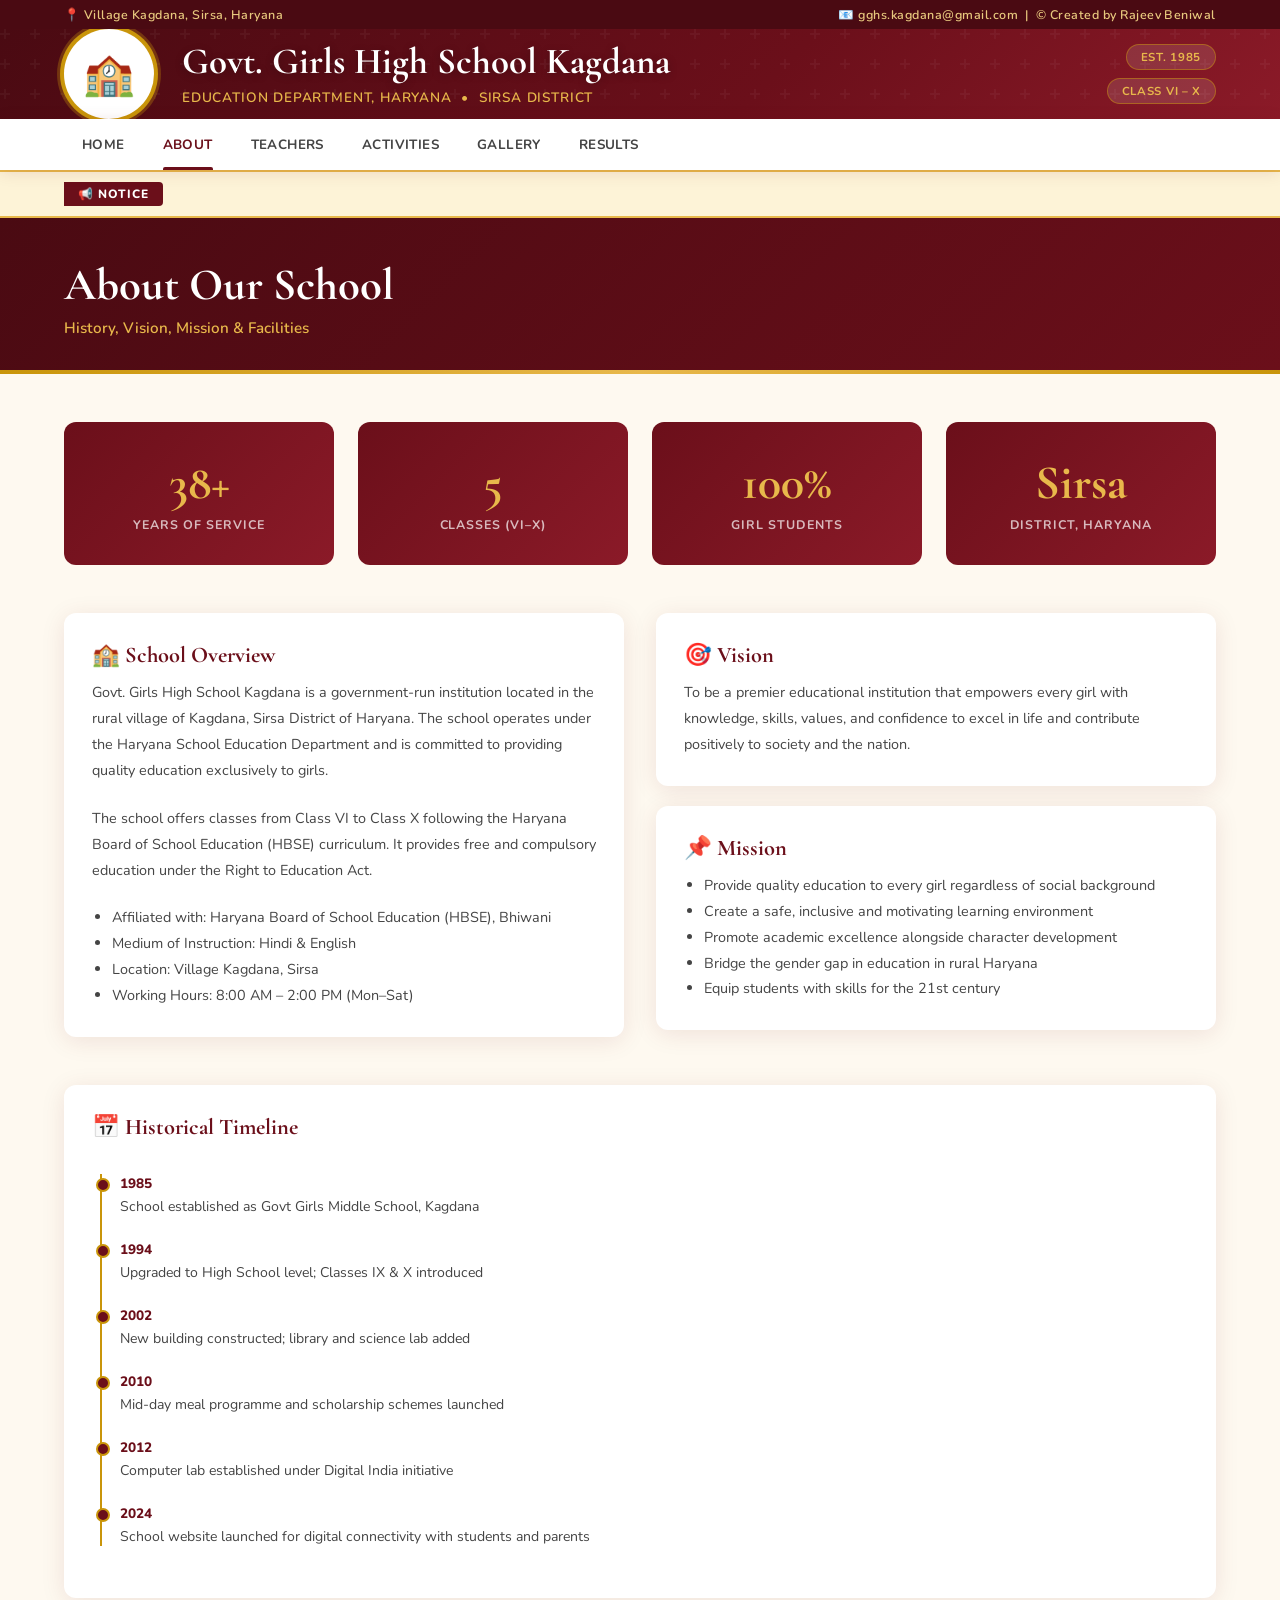
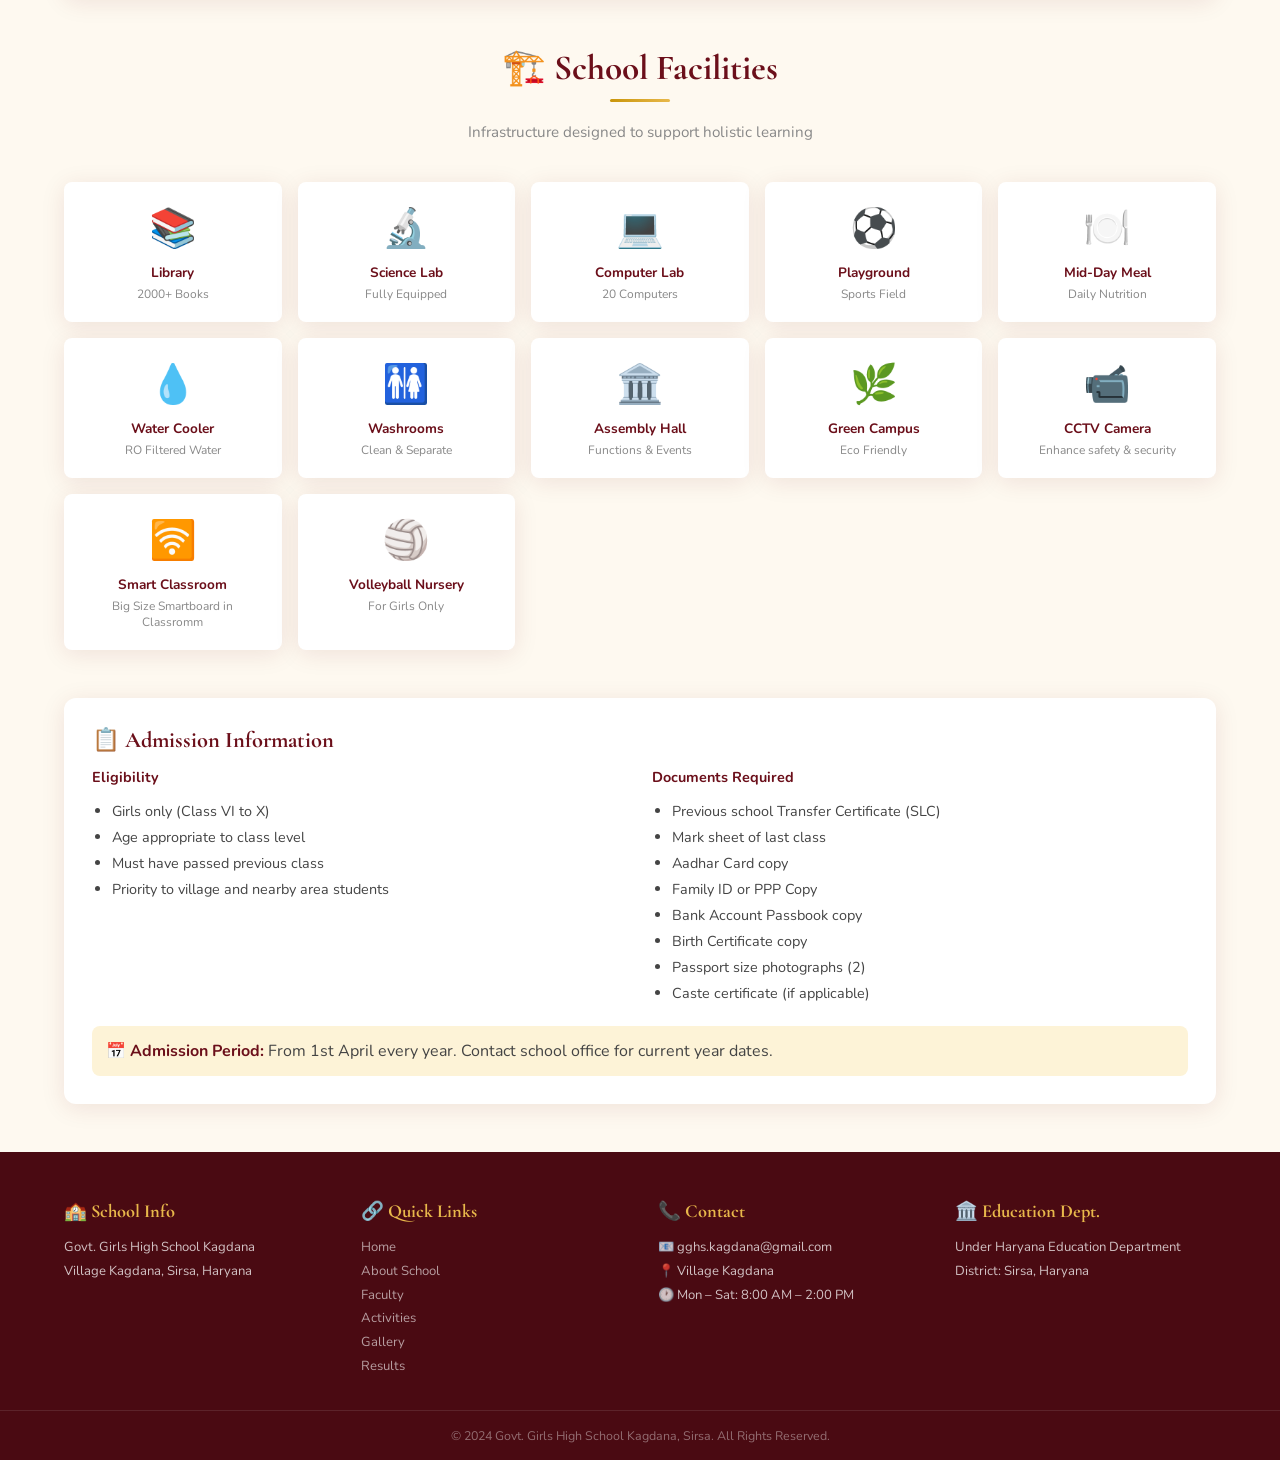
==== commit dc6b58ca: "Add files via upload" ====
--- a/about.html
+++ b/about.html
@@ -1,156 +1,206 @@
 <!DOCTYPE html>
 <html lang="en">
 <head>
-  <meta charset="UTF-8" /><meta name="viewport" content="width=device-width, initial-scale=1.0, maximum-scale=1.0" />
-  <title>About – Govt. Girls High School Kagdana</title>
+  <meta charset="UTF-8" />
+  <meta name="viewport" content="width=device-width, initial-scale=1.0" />
+  <title>About – Govt Girls High School Kagdana</title>
   <link rel="stylesheet" href="style.css" />
+  <style>
+    .info-card { background:var(--white); border-radius:var(--radius); box-shadow:var(--shadow); padding:28px; }
+    .info-card h3 { font-family:'Cormorant Garamond',serif; font-size:1.4rem; color:var(--maroon); margin-bottom:12px; }
+    .info-card p, .info-card li { font-size:.9rem; line-height:1.8; color:var(--gray-700); }
+    .info-card ul { list-style:disc; padding-left:20px; }
+    .highlight-box { background:linear-gradient(135deg,var(--maroon),var(--maroon-lt)); color:var(--white); border-radius:var(--radius); padding:32px; text-align:center; }
+    .highlight-box .num { font-family:'Cormorant Garamond',serif; font-size:3rem; font-weight:700; color:var(--gold-lt); }
+    .highlight-box .lbl { font-size:.78rem; font-weight:700; letter-spacing:.08em; text-transform:uppercase; color:rgba(255,255,255,.7); margin-top:4px; }
+    .timeline { position:relative; padding-left:28px; }
+    .timeline::before { content:''; position:absolute; left:8px; top:0; bottom:0; width:2px; background:var(--gold); }
+    .tl-item { position:relative; margin-bottom:24px; }
+    .tl-dot { position:absolute; left:-24px; top:4px; width:14px; height:14px; border-radius:50%; background:var(--maroon); border:2px solid var(--gold); }
+    .tl-year { font-weight:800; color:var(--maroon); font-size:.85rem; }
+    .tl-text { font-size:.88rem; color:var(--gray-700); margin-top:4px; }
+    .facility-grid { display:grid; grid-template-columns:repeat(auto-fill,minmax(200px,1fr)); gap:16px; }
+    .facility-item { background:var(--white); border-radius:var(--radius-sm); box-shadow:var(--shadow); padding:20px; text-align:center; }
+    .facility-item .f-icon { font-size:2.4rem; margin-bottom:8px; }
+    .facility-item .f-name { font-weight:700; font-size:.85rem; color:var(--maroon); }
+  </style>
 </head>
 <body>
-<div class="topbar" id="siteTopbar"></div>
-<header class="site-header" id="siteHeader"></header>
-<nav class="site-nav" id="siteNav"></nav>
-<div class="ticker" id="siteTicker"></div>
-
+
+<!-- TOP BAR -->
+<div class="topbar">
+  <div class="tb-inner">
+    <span class="topbar-address">📍 Village Kagdana, Sirsa, Haryana</span>
+    <span><span class="topbar-contact"></span> &nbsp;|&nbsp; <a href="admin.html">©️ Created by Rajeev Beniwal</a></span>
+  </div>
+</div>
+
+<!-- HEADER -->
+<header>
+  <div class="header-inner container">
+    <div class="school-logo">🏫</div>
+    <div class="school-info">
+      <div class="school-name">Govt. Girls High School Kagdana</div>
+      <div class="school-sub">Education Department, Haryana &nbsp;•&nbsp; Sirsa District</div>
+    </div>
+    <div class="header-badges"><span class="badge">Est. 1985</span><span class="badge">Class VI – X</span></div>
+  </div>
+</header>
+
+<!-- NAV -->
+<nav>
+  <div class="nav-inner container">
+    <ul class="nav-links" id="navLinks">
+      <li><a href="index.html">Home</a></li>
+      <li><a href="about.html">About</a></li>
+      <li><a href="teachers.html">Teachers</a></li>
+      <li><a href="activities.html">Activities</a></li>
+      <li><a href="gallery.html">Gallery</a></li>
+      <li><a href="results.html">Results</a></li>
+    </ul>
+    <button class="hamburger" id="hamburger" aria-label="Menu"><span></span><span></span><span></span></button>
+  </div>
+</nav>
+
+<!-- TICKER -->
+<div class="ticker-wrap">
+  <div class="ticker-inner container">
+    <span class="ticker-label">📢 Notice</span>
+    <div style="overflow:hidden;flex:1"><p class="ticker-text" id="tickerText">Loading...</p></div>
+  </div>
+</div>
+
+<!-- PAGE HERO -->
 <div class="page-hero">
-  <div class="page-hero-inner">
-    <div class="breadcrumb"><a href="index.html">Home</a><span>/</span><span>About</span></div>
+  <div class="container">
     <h1>About Our School</h1>
-    <p>History, Vision, Mission, Facilities &amp; Admission Info</p>
+    <p>History, Vision, Mission &amp; Facilities</p>
   </div>
 </div>
 
 <main>
   <div class="container">
-
-    <!-- HIGHLIGHTS -->
-    <div class="stats-strip" style="border-radius:var(--rad);margin-bottom:52px">
-      <div class="stats-grid" style="max-width:100%">
-        <div class="stat-item"><div class="stat-num">1985</div><div class="stat-lbl">Year Established</div></div>
-        <div class="stat-item"><div class="stat-num">39+</div><div class="stat-lbl">Years of Service</div></div>
-        <div class="stat-item"><div class="stat-num">VI–X</div><div class="stat-lbl">Classes Offered</div></div>
-        <div class="stat-item"><div class="stat-num">HBSE</div><div class="stat-lbl">Board Affiliation</div></div>
-        <div class="stat-item"><div class="stat-num">100%</div><div class="stat-lbl">Girls Institution</div></div>
-      </div>
-    </div>
-
-    <!-- OVERVIEW + VISION -->
-    <div class="grid-2 section">
-      <div class="info-block">
+    <div class="grid-4" style="margin-bottom:48px">
+      <div class="highlight-box"><div class="num">38+</div><div class="lbl">Years of Service</div></div>
+      <div class="highlight-box"><div class="num">5</div><div class="lbl">Classes (VI–X)</div></div>
+      <div class="highlight-box"><div class="num">100%</div><div class="lbl">Girl Students</div></div>
+      <div class="highlight-box"><div class="num">Sirsa</div><div class="lbl">District, Haryana</div></div>
+    </div>
+
+    <div style="display:grid;grid-template-columns:1fr 1fr;gap:32px;margin-bottom:48px" class="about-grid">
+      <div class="info-card">
         <h3>🏫 School Overview</h3>
-        <p>Govt. Girls High School Kagdana is a government-run institution located in Village Kagdana, Tehsil Nathusari Chopta, District Sirsa, Haryana (Pin – 125110). Operating under the Haryana School Education Department, the school exclusively serves girls from Class VI to Class X.</p>
+        <p>Govt. Girls High School Kagdana is a government-run institution located in the rural village of Kagdana, Sirsa District of Haryana. The school operates under the Haryana School Education Department and is committed to providing quality education exclusively to girls.</p>
         <br>
-        <p>The school is affiliated with the <strong>Haryana Board of School Education (HBSE), Bhiwani</strong>, and follows the Haryana Government curriculum with Hindi and English as the mediums of instruction.</p>
+        <p>The school offers classes from Class VI to Class X following the Haryana Board of School Education (HBSE) curriculum. It provides free and compulsory education under the Right to Education Act.</p>
         <br>
         <ul>
-          <li><strong>Full Name:</strong> Govt. Girls High School Kagdana</li>
-          <li><strong>DISE Code:</strong> Contact school office</li>
-          <li><strong>Email:</strong> gghs4700kagdana@gmail.com</li>
-          <li><strong>Location:</strong> Village Kagdana, Tehsil Nathusari Chopta, Sirsa</li>
-          <li><strong>Classes:</strong> VI, VII, VIII, IX, X</li>
-          <li><strong>Board:</strong> HBSE Bhiwani</li>
-          <li><strong>Timing:</strong> Mon–Sat, 8:00 AM – 2:00 PM</li>
+          <li>Affiliated with: Haryana Board of School Education (HBSE), Bhiwani</li>
+          <li>Medium of Instruction: Hindi &amp; English</li>
+          <li>Location: Village Kagdana, Sirsa</li>
+          <li>Working Hours: 8:00 AM – 2:00 PM (Mon–Sat)</li>
         </ul>
       </div>
-      <div style="display:flex;flex-direction:column;gap:20px">
-        <div class="info-block">
+      <div>
+        <div class="info-card" style="margin-bottom:20px">
           <h3>🎯 Vision</h3>
-          <p>To be a centre of excellence in girls' education that transforms lives, builds confidence and empowers every girl to contribute to society and the nation through knowledge and values.</p>
-        </div>
-        <div class="info-block">
+          <p>To be a premier educational institution that empowers every girl with knowledge, skills, values, and confidence to excel in life and contribute positively to society and the nation.</p>
+        </div>
+        <div class="info-card">
           <h3>📌 Mission</h3>
           <ul>
-            <li>Provide quality, free and compulsory education to all girls</li>
+            <li>Provide quality education to every girl regardless of social background</li>
             <li>Create a safe, inclusive and motivating learning environment</li>
-            <li>Promote holistic development — academic, cultural and physical</li>
-            <li>Bridge the gender education gap in rural Haryana</li>
-            <li>Prepare students for the challenges of the 21st century</li>
-            <li>Instill values of discipline, respect and national pride</li>
+            <li>Promote academic excellence alongside character development</li>
+            <li>Bridge the gender gap in education in rural Haryana</li>
+            <li>Equip students with skills for the 21st century</li>
           </ul>
         </div>
       </div>
     </div>
 
-    <!-- TIMELINE -->
-    <div class="section">
-      <div class="sec-head">
-        <h2>School History</h2>
-        <div class="gold-bar"><span>✦</span></div>
-        <p class="sub">Our journey of nearly four decades</p>
-      </div>
-      <div class="info-block">
-        <div class="timeline">
-          <div class="tl-item"><div class="tl-dot"></div><div class="tl-year">1985</div><div class="tl-text">School established as Govt. Girls Middle School, Kagdana under Haryana Education Department</div></div>
-          <div class="tl-item"><div class="tl-dot"></div><div class="tl-year">1993</div><div class="tl-text">Upgraded to High School; Class IX introduced with affiliation from HBSE, Bhiwani</div></div>
-          <div class="tl-item"><div class="tl-dot"></div><div class="tl-year">1995</div><div class="tl-text">Class X added; first batch appeared for HBSE Board Examination</div></div>
-          <div class="tl-item"><div class="tl-dot"></div><div class="tl-year">2002</div><div class="tl-text">New school building constructed; Library and Science Laboratory established</div></div>
-          <div class="tl-item"><div class="tl-dot"></div><div class="tl-year">2010</div><div class="tl-text">Mid-Day Meal Programme launched; scholarship schemes for SC/BC/Minority students expanded</div></div>
-          <div class="tl-item"><div class="tl-dot"></div><div class="tl-year">2017</div><div class="tl-text">Computer Lab established under Digital India / Smart School Programme</div></div>
-          <div class="tl-item"><div class="tl-dot"></div><div class="tl-year">2020</div><div class="tl-text">Renovated classrooms; new separate washroom block for students constructed</div></div>
-          <div class="tl-item"><div class="tl-dot"></div><div class="tl-year">2024</div><div class="tl-text">School website launched for digital transparency with parents and students</div></div>
-        </div>
-      </div>
-    </div>
-
-    <!-- FACILITIES -->
-    <div class="section">
-      <div class="sec-head">
-        <h2>School Facilities</h2>
-        <div class="gold-bar"><span>✦</span></div>
-        <p class="sub">Infrastructure for a complete learning experience</p>
-      </div>
-      <div class="facility-grid">
-        <div class="fac-item"><div class="f-icon">📚</div><div class="f-name">Library</div><div class="f-desc">1000+ books</div></div>
-        <div class="fac-item"><div class="f-icon">🔬</div><div class="f-name">Science Lab</div><div class="f-desc">Fully equipped</div></div>
-        <div class="fac-item"><div class="f-icon">💻</div><div class="f-name">Computer Lab</div><div class="f-desc">20+ computers</div></div>
-        <div class="fac-item"><div class="f-icon">⚽</div><div class="f-name">Playground</div><div class="f-desc">Sports ground</div></div>
-        <div class="fac-item"><div class="f-icon">🍽️</div><div class="f-name">Mid-Day Meal</div><div class="f-desc">Nutritious lunch</div></div>
-        <div class="fac-item"><div class="f-icon">🚻</div><div class="f-name">Washrooms</div><div class="f-desc">Clean & safe</div></div>
-        <div class="fac-item"><div class="f-icon">🏛️</div><div class="f-name">Assembly Hall</div><div class="f-desc">Events & functions</div></div>
-        <div class="fac-item"><div class="f-icon">🌿</div><div class="f-name">Green Campus</div><div class="f-desc">Clean environment</div></div>
-        <div class="fac-item"><div class="f-icon">🏥</div><div class="f-name">First Aid</div><div class="f-desc">Health facility</div></div>
-        <div class="fac-item"><div class="f-icon">🎨</div><div class="f-name">Art Room</div><div class="f-desc">Creative space</div></div>
-      </div>
-    </div>
-
-    <!-- ADMISSION -->
-    <div class="section">
-      <div class="info-block">
-        <h3>📋 Admission Information</h3>
-        <div class="form-row" style="margin-top:12px">
-          <div>
-            <p style="font-weight:700;color:var(--teal);margin-bottom:10px">Eligibility</p>
-            <ul>
-              <li>Girls students only</li>
-              <li>Classes VI to X (age appropriate)</li>
-              <li>Students from village Kagdana and nearby areas</li>
-              <li>Must have passed the previous class</li>
-              <li>Priority to students from weaker economic backgrounds</li>
-            </ul>
-          </div>
-          <div>
-            <p style="font-weight:700;color:var(--teal);margin-bottom:10px">Documents Required</p>
-            <ul>
-              <li>Transfer Certificate from previous school</li>
-              <li>Mark sheet / report card of last class</li>
-              <li>Aadhar Card (student & parents)</li>
-              <li>Caste Certificate (if applicable)</li>
-              <li>2 Passport-size photographs</li>
-              <li>Income certificate (for fee waiver)</li>
-            </ul>
-          </div>
-        </div>
-        <div style="margin-top:20px;background:var(--gold-pale);padding:16px;border-radius:var(--rad-sm);border-left:4px solid var(--gold)">
-          <strong style="color:var(--teal)">📅 Admission Period:</strong>
-          <span style="color:var(--ink-lt);font-size:.88rem"> April to June each year. Contact school office for current year admission schedule and requirements.</span>
-        </div>
-      </div>
-    </div>
-
+    <div class="info-card" style="margin-bottom:48px">
+      <h3>📅 Historical Timeline</h3><br>
+      <div class="timeline">
+        <div class="tl-item"><div class="tl-dot"></div><div class="tl-year">1985</div><div class="tl-text">School established as Govt Girls Middle School, Kagdana</div></div>
+        <div class="tl-item"><div class="tl-dot"></div><div class="tl-year">1994</div><div class="tl-text">Upgraded to High School level; Classes IX &amp; X introduced</div></div>
+        <div class="tl-item"><div class="tl-dot"></div><div class="tl-year">2002</div><div class="tl-text">New building constructed; library and science lab added</div></div>
+        <div class="tl-item"><div class="tl-dot"></div><div class="tl-year">2010</div><div class="tl-text">Mid-day meal programme and scholarship schemes launched</div></div>
+        <div class="tl-item"><div class="tl-dot"></div><div class="tl-year">2012</div><div class="tl-text">Computer lab established under Digital India initiative</div></div>
+        <div class="tl-item"><div class="tl-dot"></div><div class="tl-year">2024</div><div class="tl-text">School website launched for digital connectivity with students and parents</div></div>
+      </div>
+    </div>
+
+    <div class="section-head">
+      <h2>🏗️ School Facilities</h2>
+      <div class="gold-line"></div>
+      <p>Infrastructure designed to support holistic learning</p>
+    </div>
+    <div class="facility-grid" style="margin-bottom:48px">
+      <div class="facility-item"><div class="f-icon">📚</div><div class="f-name">Library</div><p style="font-size:.75rem;color:var(--gray-500);margin-top:4px">2000+ Books</p></div>
+      <div class="facility-item"><div class="f-icon">🔬</div><div class="f-name">Science Lab</div><p style="font-size:.75rem;color:var(--gray-500);margin-top:4px">Fully Equipped</p></div>
+      <div class="facility-item"><div class="f-icon">💻</div><div class="f-name">Computer Lab</div><p style="font-size:.75rem;color:var(--gray-500);margin-top:4px">20 Computers</p></div>
+      <div class="facility-item"><div class="f-icon">⚽</div><div class="f-name">Playground</div><p style="font-size:.75rem;color:var(--gray-500);margin-top:4px">Sports Field</p></div>
+      <div class="facility-item"><div class="f-icon">🍽️</div><div class="f-name">Mid-Day Meal</div><p style="font-size:.75rem;color:var(--gray-500);margin-top:4px">Daily Nutrition</p></div>
+      <div class="facility-item"><div class="f-icon">💧</div><div class="f-name">Water Cooler </div><p style="font-size:.75rem;color:var(--gray-500);margin-top:4px">RO Filtered Water</p></div>
+      <div class="facility-item"><div class="f-icon">🚻</div><div class="f-name">Washrooms</div><p style="font-size:.75rem;color:var(--gray-500);margin-top:4px">Clean &amp; Separate</p></div>
+      <div class="facility-item"><div class="f-icon">🏛️</div><div class="f-name">Assembly Hall</div><p style="font-size:.75rem;color:var(--gray-500);margin-top:4px">Functions &amp; Events</p></div>
+      <div class="facility-item"><div class="f-icon">🌿</div><div class="f-name">Green Campus</div><p style="font-size:.75rem;color:var(--gray-500);margin-top:4px">Eco Friendly</p></div>
+      <div class="facility-item"><div class="f-icon">📹</div><div class="f-name">CCTV Camera</div><p style="font-size:.75rem;color:var(--gray-500);margin-top:4px">Enhance safety & security</p></div>
+      <div class="facility-item"><div class="f-icon">🛜</div><div class="f-name">Smart Classroom</div><p style="font-size:.75rem;color:var(--gray-500);margin-top:4px">Big Size Smartboard in Classromm</p></div>
+      <div class="facility-item"><div class="f-icon">🏐</div><div class="f-name">Volleyball Nursery</div><p style="font-size:.75rem;color:var(--gray-500);margin-top:4px">For Girls Only</p></div>
+    </div>
+
+    <div class="info-card">
+      <h3>📋 Admission Information</h3>
+      <div style="display:grid;grid-template-columns:1fr 1fr;gap:24px;margin-top:12px" class="form-row">
+        <div>
+          <p style="font-weight:700;color:var(--maroon);margin-bottom:8px">Eligibility</p>
+          <ul>
+            <li>Girls only (Class VI to X)</li>
+            <li>Age appropriate to class level</li>
+            <li>Must have passed previous class</li>
+            <li>Priority to village and nearby area students</li>
+          </ul>
+        </div>
+        <div>
+          <p style="font-weight:700;color:var(--maroon);margin-bottom:8px">Documents Required</p>
+          <ul>
+            <li>Previous school Transfer Certificate (SLC)</li>
+            <li>Mark sheet of last class</li>
+            <li>Aadhar Card copy</li>
+            <li>Family ID or PPP Copy</li>
+            <li>Bank Account Passbook copy</li>
+            <li>Birth Certificate copy</li> 
+            <li>Passport size photographs (2)</li>
+            <li>Caste certificate (if applicable)</li>
+          </ul>
+        </div>
+      </div>
+      <div style="margin-top:20px;background:var(--gold-pale);padding:14px;border-radius:var(--radius-sm)">
+        <strong style="color:var(--maroon)">📅 Admission Period:</strong> <span style="color:var(--gray-700)">From 1st April every year. Contact school office for current year dates.</span>
+      </div>
+    </div>
   </div>
 </main>
 
-<footer id="siteFooter"></footer>
-<script src="layout.js"></script>
+<!-- FOOTER -->
+<footer>
+  <div class="container">
+    <div class="footer-top">
+      <div class="footer-col"><h4>🏫 School Info</h4><p class="footer-address">Govt. Girls High School Kagdana<br>Village Kagdana, Sirsa, Haryana</p></div>
+      <div class="footer-col"><h4>🔗 Quick Links</h4><ul>
+        <li><a href="index.html">Home</a></li><li><a href="about.html">About School</a></li>
+        <li><a href="teachers.html">Faculty</a></li><li><a href="activities.html">Activities</a></li>
+        <li><a href="gallery.html">Gallery</a></li><li><a href="results.html">Results</a></li>
+      </ul></div>
+      <div class="footer-col"><h4>📞 Contact</h4><p class="footer-contact-info">📧 gghs.kagdana@gmail.com<br>📍 Village Kagdana, Sirsa<br>🕐 Mon – Sat: 8:00 AM – 2:00 PM</p></div>
+      <div class="footer-col"><h4>🏛️ Education Dept.</h4><p>Under Haryana Education Department<br>District: Sirsa, Haryana</p></div>
+    </div>
+  </div>
+  <div class="footer-bar"><div class="container">© 2024 Govt. Girls High School Kagdana, Sirsa. All Rights Reserved.</div></div>
+</footer>
+
 <script src="common.js"></script>
 </body>
 </html>
--- a/style.css
+++ b/style.css
@@ -1,542 +1,564 @@
-/* ═══════════════════════════════════════════════════
-   GGHS Kagdana – Global Design System
-   Theme: Deep Teal + Royal Gold – Refined & Regal
-   ═══════════════════════════════════════════════════ */
-@import url('https://fonts.googleapis.com/css2?family=Playfair+Display:ital,wght@0,400;0,600;0,700;0,800;1,400;1,600&family=Poppins:wght@300;400;500;600;700;800&display=swap');
-
-/* ─── TOKENS ─── */
+/* =========================================
+   GGHS Kagdana – Shared Stylesheet
+   Theme: Regal Maroon & Gold
+   ========================================= */
+
+@import url('https://fonts.googleapis.com/css2?family=Cormorant+Garamond:ital,wght@0,400;0,600;0,700;1,400&family=Nunito:wght@300;400;600;700;800&display=swap');
+
 :root {
-  --teal:       #0d4f5c;
-  --teal-dk:    #082f38;
-  --teal-md:    #145e6e;
-  --teal-lt:    #1a7a8f;
-  --gold:       #c8960c;
+  --maroon:     #6b0f1a;
+  --maroon-dk:  #4a0a12;
+  --maroon-lt:  #8b1a28;
+  --gold:       #c9950a;
   --gold-lt:    #e8b84b;
-  --gold-pale:  #fdf5dc;
-  --gold-xpale: #fffbf0;
-  --cream:      #f8f6f1;
+  --gold-pale:  #fdf3d7;
+  --cream:      #fef9f0;
   --white:      #ffffff;
-  --ink:        #1a1a2e;
-  --ink-lt:     #3d3d5c;
-  --muted:      #7a8090;
-  --border:     #e2ddd4;
-  --success:    #1a7a4a;
-  --danger:     #a31515;
-  --info-bg:    #e8f4f8;
-  --info-fg:    #0d4f5c;
-  --rad:        14px;
-  --rad-sm:     8px;
-  --rad-lg:     20px;
-  --shadow-sm:  0 2px 12px rgba(13,79,92,.08);
-  --shadow-md:  0 6px 28px rgba(13,79,92,.13);
-  --shadow-lg:  0 16px 56px rgba(13,79,92,.18);
-  --ease:       .28s cubic-bezier(.4,0,.2,1);
-}
-
-*,*::before,*::after{box-sizing:border-box;margin:0;padding:0}
-html{scroll-behavior:smooth;font-size:16px}
-body{font-family:'Poppins',sans-serif;background:var(--cream);color:var(--ink);min-height:100vh;display:flex;flex-direction:column;-webkit-font-smoothing:antialiased}
-
-/* ─── SCROLLBAR ─── */
-::-webkit-scrollbar{width:6px;height:6px}
-::-webkit-scrollbar-track{background:var(--cream)}
-::-webkit-scrollbar-thumb{background:var(--teal-lt);border-radius:3px}
-
-/* ══════════════════════════════════
-   TOPBAR
-══════════════════════════════════ */
-.topbar{background:var(--teal-dk);color:rgba(255,255,255,.7);font-size:.72rem;font-weight:500;letter-spacing:.03em;padding:7px 0}
-.topbar-inner{max-width:1200px;margin:auto;padding:0 20px;display:flex;justify-content:space-between;align-items:center;gap:12px;flex-wrap:wrap}
-.topbar a{color:var(--gold-lt);text-decoration:none;font-weight:600;transition:color var(--ease)}
-.topbar a:hover{color:#fff}
-.topbar-right{display:flex;gap:16px;align-items:center}
-
-/* ══════════════════════════════════
-   HEADER
-══════════════════════════════════ */
-.site-header{background:linear-gradient(140deg,var(--teal-dk) 0%,var(--teal) 55%,var(--teal-md) 100%);position:relative;overflow:hidden}
-.site-header::before{content:'';position:absolute;inset:0;background-image:radial-gradient(circle at 20% 50%,rgba(200,150,12,.08) 0%,transparent 60%),radial-gradient(circle at 80% 20%,rgba(255,255,255,.04) 0%,transparent 50%);pointer-events:none}
-.site-header::after{content:'';position:absolute;bottom:0;left:0;right:0;height:3px;background:linear-gradient(90deg,transparent,var(--gold),var(--gold-lt),var(--gold),transparent)}
-.header-inner{max-width:1200px;margin:auto;padding:24px 20px 28px;display:flex;align-items:center;gap:20px;position:relative;z-index:1}
-.hdr-logo{width:86px;height:86px;background:rgba(255,255,255,.12);border-radius:50%;border:3px solid var(--gold);display:flex;align-items:center;justify-content:center;font-size:2.6rem;flex-shrink:0;box-shadow:0 0 0 6px rgba(200,150,12,.15),inset 0 0 20px rgba(255,255,255,.05)}
-.hdr-text{flex:1;min-width:0}
-.hdr-school{font-family:'Playfair Display',serif;font-size:clamp(1.3rem,3.2vw,2.2rem);font-weight:800;color:#fff;line-height:1.2;text-shadow:0 2px 12px rgba(0,0,0,.3)}
-.hdr-sub{font-size:clamp(.7rem,.9vw,.82rem);color:var(--gold-lt);font-weight:600;letter-spacing:.05em;text-transform:uppercase;margin-top:5px;opacity:.95}
-.hdr-sub2{font-size:.78rem;color:rgba(255,255,255,.6);margin-top:3px}
-.hdr-badges{display:flex;flex-direction:column;gap:7px;align-items:flex-end;flex-shrink:0}
-.hdr-badge{background:rgba(200,150,12,.2);border:1px solid rgba(200,150,12,.5);color:var(--gold-lt);font-size:.68rem;font-weight:700;letter-spacing:.08em;padding:4px 14px;border-radius:99px;text-transform:uppercase;white-space:nowrap}
-
-/* ══════════════════════════════════
-   NAVBAR
-══════════════════════════════════ */
-.site-nav{background:#fff;border-bottom:2px solid var(--border);position:sticky;top:0;z-index:200;box-shadow:0 2px 20px rgba(13,79,92,.08)}
-.nav-wrap{max-width:1200px;margin:auto;padding:0 20px;display:flex;align-items:center;justify-content:space-between;gap:12px}
-.nav-list{display:flex;list-style:none;gap:0}
-.nav-list a{display:block;padding:15px 16px;font-size:.78rem;font-weight:600;letter-spacing:.04em;text-transform:uppercase;color:var(--ink-lt);text-decoration:none;position:relative;transition:color var(--ease);white-space:nowrap}
-.nav-list a::after{content:'';position:absolute;bottom:0;left:12px;right:12px;height:3px;background:var(--gold);border-radius:2px 2px 0 0;transform:scaleX(0);transition:transform var(--ease)}
-.nav-list a:hover,.nav-list a.active{color:var(--teal)}
-.nav-list a:hover::after,.nav-list a.active::after{transform:scaleX(1)}
-.nav-cta{background:var(--teal);color:#fff !important;padding:8px 18px !important;border-radius:var(--rad-sm);font-size:.75rem !important;letter-spacing:.06em !important;transition:background var(--ease) !important}
-.nav-cta:hover{background:var(--teal-dk) !important}
-.nav-cta::after{display:none !important}
-.hamburger{display:none;flex-direction:column;gap:5px;cursor:pointer;background:none;border:none;padding:8px}
-.hamburger span{display:block;width:22px;height:2px;background:var(--teal);border-radius:2px;transition:var(--ease)}
-.hamburger.open span:nth-child(1){transform:rotate(45deg) translate(5px,5px)}
-.hamburger.open span:nth-child(2){opacity:0}
-.hamburger.open span:nth-child(3){transform:rotate(-45deg) translate(5px,-5px)}
-
-/* ══════════════════════════════════
-   TICKER
-══════════════════════════════════ */
-.ticker{background:var(--gold-xpale);border-top:1px solid rgba(200,150,12,.2);border-bottom:2px solid rgba(200,150,12,.3);padding:9px 0;overflow:hidden}
-.ticker-inner{max-width:1200px;margin:auto;padding:0 20px;display:flex;align-items:center;gap:0}
-.ticker-tag{background:var(--teal);color:#fff;font-size:.68rem;font-weight:700;letter-spacing:.1em;text-transform:uppercase;padding:4px 14px;border-radius:var(--rad-sm);flex-shrink:0;margin-right:20px}
-.ticker-track{overflow:hidden;flex:1}
-.ticker-text{white-space:nowrap;font-size:.8rem;font-weight:600;color:var(--teal);animation:scroll-x 30s linear infinite}
-@keyframes scroll-x{from{transform:translateX(100%)}to{transform:translateX(-100%)}}
-
-/* ══════════════════════════════════
-   PAGE HERO
-══════════════════════════════════ */
-.page-hero{background:linear-gradient(135deg,var(--teal-dk),var(--teal));padding:48px 0 42px;position:relative;overflow:hidden}
-.page-hero::before{content:'';position:absolute;right:-80px;top:-80px;width:320px;height:320px;border-radius:50%;background:rgba(200,150,12,.07)}
-.page-hero::after{content:'';position:absolute;bottom:0;left:0;right:0;height:4px;background:linear-gradient(90deg,transparent,var(--gold),var(--gold-lt),var(--gold),transparent)}
-.page-hero-inner{max-width:1200px;margin:auto;padding:0 20px;position:relative;z-index:1}
-.page-hero h1{font-family:'Playfair Display',serif;font-size:clamp(1.9rem,4vw,3rem);font-weight:800;color:#fff;line-height:1.15}
-.page-hero p{color:var(--gold-lt);margin-top:8px;font-size:.9rem;font-weight:500}
-.breadcrumb{display:flex;gap:8px;align-items:center;font-size:.72rem;color:rgba(255,255,255,.5);margin-bottom:12px}
-.breadcrumb a{color:rgba(255,255,255,.65);text-decoration:none}
-.breadcrumb span{color:rgba(255,255,255,.3)}
-
-/* ══════════════════════════════════
-   CONTAINER & LAYOUT
-══════════════════════════════════ */
-.container{max-width:1200px;margin:auto;padding:0 20px}
-main{flex:1;padding:52px 0}
-.section{margin-bottom:60px}
-.grid-2{display:grid;grid-template-columns:repeat(auto-fill,minmax(360px,1fr));gap:24px}
-.grid-3{display:grid;grid-template-columns:repeat(auto-fill,minmax(300px,1fr));gap:24px}
-.grid-4{display:grid;grid-template-columns:repeat(auto-fill,minmax(220px,1fr));gap:20px}
-
-/* ══════════════════════════════════
-   SECTION HEADING
-══════════════════════════════════ */
-.sec-head{text-align:center;margin-bottom:44px}
-.sec-head h2{font-family:'Playfair Display',serif;font-size:clamp(1.7rem,3vw,2.4rem);font-weight:800;color:var(--teal)}
-.sec-head .sub{color:var(--muted);font-size:.88rem;margin-top:8px}
-.gold-bar{display:flex;align-items:center;justify-content:center;gap:10px;margin:12px 0 16px}
-.gold-bar::before,.gold-bar::after{content:'';flex:1;max-width:60px;height:2px;background:linear-gradient(90deg,transparent,var(--gold))}
-.gold-bar::after{background:linear-gradient(90deg,var(--gold),transparent)}
-.gold-bar span{color:var(--gold);font-size:1.2rem}
-
-/* ══════════════════════════════════
-   CARDS
-══════════════════════════════════ */
-.card{background:#fff;border-radius:var(--rad);box-shadow:var(--shadow-sm);overflow:hidden;transition:transform var(--ease),box-shadow var(--ease)}
-.card:hover{transform:translateY(-5px);box-shadow:var(--shadow-md)}
-.card-body{padding:24px}
-
-/* ══════════════════════════════════
-   BUTTONS
-══════════════════════════════════ */
-.btn{display:inline-flex;align-items:center;justify-content:center;gap:8px;padding:11px 26px;border-radius:var(--rad-sm);font-family:'Poppins',sans-serif;font-size:.82rem;font-weight:700;letter-spacing:.04em;cursor:pointer;border:none;text-decoration:none;transition:all var(--ease);white-space:nowrap}
-.btn-teal{background:var(--teal);color:#fff}
-.btn-teal:hover{background:var(--teal-dk);box-shadow:0 4px 20px rgba(13,79,92,.35)}
-.btn-gold{background:var(--gold);color:#fff}
-.btn-gold:hover{background:#a67a08;box-shadow:0 4px 20px rgba(200,150,12,.4)}
-.btn-outline{background:transparent;color:var(--teal);border:2px solid var(--teal)}
-.btn-outline:hover{background:var(--teal);color:#fff}
-.btn-danger{background:#a31515;color:#fff}
-.btn-danger:hover{background:#7a0f0f}
-.btn-white{background:#fff;color:var(--teal);border:2px solid rgba(255,255,255,.3)}
-.btn-white:hover{background:rgba(255,255,255,.9)}
-.btn-sm{padding:7px 16px;font-size:.75rem}
-.btn-lg{padding:14px 36px;font-size:.9rem}
-.btn-block{width:100%}
-
-/* ══════════════════════════════════
-   FORM
-══════════════════════════════════ */
-.form-group{margin-bottom:18px}
-.form-group label{display:block;font-size:.78rem;font-weight:600;color:var(--teal);margin-bottom:6px;letter-spacing:.03em}
-.form-control{width:100%;padding:11px 14px;border:2px solid var(--border);border-radius:var(--rad-sm);font-family:'Poppins',sans-serif;font-size:.85rem;color:var(--ink);background:#fff;transition:border-color var(--ease),box-shadow var(--ease)}
-.form-control:focus{outline:none;border-color:var(--teal-lt);box-shadow:0 0 0 3px rgba(13,79,92,.1)}
-.form-control::placeholder{color:#bbb}
-textarea.form-control{resize:vertical;min-height:110px}
-.form-row{display:grid;grid-template-columns:1fr 1fr;gap:16px}
-.form-row-3{display:grid;grid-template-columns:1fr 1fr 1fr;gap:14px}
-.form-hint{font-size:.73rem;color:var(--muted);margin-top:4px}
-
-/* ══════════════════════════════════
-   ALERTS
-══════════════════════════════════ */
-.alert{padding:12px 16px;border-radius:var(--rad-sm);font-size:.83rem;font-weight:500;line-height:1.5;margin-bottom:14px}
-.alert-success{background:#e8f8ee;color:#145a32;border-left:4px solid #27ae60}
-.alert-danger{background:#fde8e8;color:#7a0f0f;border-left:4px solid #c0392b}
-.alert-info{background:var(--info-bg);color:var(--info-fg);border-left:4px solid var(--teal-lt)}
-.alert-warning{background:#fef9e7;color:#7d6608;border-left:4px solid #f1c40f}
-
-/* ══════════════════════════════════
-   TAGS & BADGES
-══════════════════════════════════ */
-.tag{display:inline-block;padding:3px 12px;border-radius:99px;font-size:.68rem;font-weight:700;letter-spacing:.06em;text-transform:uppercase}
-.tag-teal{background:rgba(13,79,92,.1);color:var(--teal)}
-.tag-gold{background:var(--gold-pale);color:#8a6508}
-.tag-green{background:#e8f8ee;color:#145a32}
-.tag-red{background:#fde8e8;color:#7a0f0f}
-
-/* Grade badges */
-.grade{display:inline-block;padding:3px 14px;border-radius:99px;font-size:.75rem;font-weight:800}
-.g-a1{background:#d5f5e3;color:#117a45}.g-a2{background:#d5f5e3;color:#117a45}
-.g-b1{background:#d6eaf8;color:#1a5276}.g-b2{background:#d6eaf8;color:#1a5276}
-.g-c1{background:#fef9e7;color:#7d6608}.g-c2{background:#fef9e7;color:#7d6608}
-.g-d{background:#fde8e8;color:#7a0f0f}
-.g-e,.g-f{background:#2c3e50;color:#fff}
-
-/* ══════════════════════════════════
-   TABLE
-══════════════════════════════════ */
-.tbl-wrap{overflow-x:auto;border-radius:var(--rad);box-shadow:var(--shadow-sm)}
-table{width:100%;border-collapse:collapse;background:#fff;font-size:.83rem}
-table thead tr{background:var(--teal);color:#fff}
-table thead th{padding:13px 14px;font-size:.72rem;font-weight:700;letter-spacing:.06em;text-transform:uppercase;text-align:left;white-space:nowrap}
-table tbody tr{border-bottom:1px solid var(--border)}
-table tbody tr:hover{background:var(--gold-xpale)}
-table tbody td{padding:12px 14px;vertical-align:middle}
-
-/* ══════════════════════════════════
-   STATS STRIP
-══════════════════════════════════ */
-.stats-strip{background:linear-gradient(135deg,var(--teal-dk),var(--teal));padding:36px 0}
-.stats-grid{display:grid;grid-template-columns:repeat(auto-fit,minmax(140px,1fr));gap:0;text-align:center}
-.stat-item{padding:20px;border-right:1px solid rgba(255,255,255,.1);color:#fff}
-.stat-item:last-child{border-right:none}
-.stat-num{font-family:'Playfair Display',serif;font-size:2.6rem;font-weight:800;color:var(--gold-lt);line-height:1}
-.stat-lbl{font-size:.68rem;font-weight:600;letter-spacing:.1em;text-transform:uppercase;color:rgba(255,255,255,.55);margin-top:5px}
-
-/* ══════════════════════════════════
-   MODAL
-══════════════════════════════════ */
-.modal-bg{position:fixed;inset:0;background:rgba(8,47,56,.55);z-index:500;display:flex;align-items:center;justify-content:center;padding:20px;opacity:0;pointer-events:none;transition:opacity var(--ease);backdrop-filter:blur(4px)}
-.modal-bg.open{opacity:1;pointer-events:all}
-.modal{background:#fff;border-radius:var(--rad-lg);box-shadow:var(--shadow-lg);width:100%;max-width:580px;max-height:90vh;overflow-y:auto;transform:scale(.96) translateY(12px);transition:transform var(--ease)}
-.modal-bg.open .modal{transform:scale(1) translateY(0)}
-.modal-hdr{padding:22px 28px;background:var(--teal);color:#fff;display:flex;justify-content:space-between;align-items:center;border-radius:var(--rad-lg) var(--rad-lg) 0 0;position:sticky;top:0;z-index:1}
-.modal-hdr h3{font-family:'Playfair Display',serif;font-size:1.25rem}
-.modal-close{background:none;border:none;color:rgba(255,255,255,.7);font-size:1.6rem;cursor:pointer;line-height:1;padding:0;transition:color var(--ease)}
-.modal-close:hover{color:#fff}
-.modal-body{padding:28px}
-
-/* ══════════════════════════════════
-   FOOTER
-══════════════════════════════════ */
-footer{background:var(--teal-dk);color:rgba(255,255,255,.65);margin-top:auto}
-.foot-top{padding:52px 0 36px}
-.foot-grid{display:grid;grid-template-columns:2fr 1fr 1fr 1.2fr;gap:40px}
-.foot-col h4{font-family:'Playfair Display',serif;font-size:1.05rem;color:var(--gold-lt);margin-bottom:16px}
-.foot-col p,.foot-col li{font-size:.8rem;line-height:1.9}
-.foot-col ul{list-style:none}
-.foot-col ul li a{color:rgba(255,255,255,.55);text-decoration:none;font-size:.8rem;transition:color var(--ease)}
-.foot-col ul li a:hover{color:var(--gold-lt)}
-.foot-col ul li::before{content:'→';margin-right:6px;color:rgba(200,150,12,.5);font-size:.7rem}
-.foot-logo{font-size:2.8rem;margin-bottom:12px}
-.foot-bottom{border-top:1px solid rgba(255,255,255,.08);padding:18px 0;text-align:center;font-size:.73rem;color:rgba(255,255,255,.3)}
-.foot-bottom a{color:rgba(255,255,255,.5);text-decoration:none}
-
-/* ══════════════════════════════════
-   QUICK LINK TILES
-══════════════════════════════════ */
-.quick-tile{display:flex;flex-direction:column;align-items:center;gap:12px;background:#fff;padding:30px 20px;border-radius:var(--rad);box-shadow:var(--shadow-sm);text-decoration:none;color:var(--ink);transition:all var(--ease);text-align:center;border:2px solid transparent;cursor:pointer}
-.quick-tile:hover{transform:translateY(-6px);box-shadow:var(--shadow-md);border-color:var(--gold);color:var(--teal)}
-.quick-tile .qt-icon{width:62px;height:62px;border-radius:16px;background:linear-gradient(135deg,var(--gold-pale),#fff);border:2px solid rgba(200,150,12,.2);display:flex;align-items:center;justify-content:center;font-size:1.8rem;transition:all var(--ease)}
-.quick-tile:hover .qt-icon{background:linear-gradient(135deg,var(--teal),var(--teal-lt));border-color:var(--teal)}
-.quick-tile .qt-label{font-weight:700;font-size:.84rem;text-transform:uppercase;letter-spacing:.04em}
-.quick-tile .qt-sub{font-size:.73rem;color:var(--muted)}
-
-/* ══════════════════════════════════
-   NOTICE CARD
-══════════════════════════════════ */
-.notice-item{display:flex;gap:16px;align-items:flex-start;padding:18px 0;border-bottom:1px solid var(--border)}
-.notice-item:last-child{border-bottom:none}
-.notice-date{background:var(--teal);color:#fff;border-radius:var(--rad-sm);padding:8px 12px;text-align:center;flex-shrink:0;min-width:52px}
-.notice-date .nd-day{font-family:'Playfair Display',serif;font-size:1.4rem;font-weight:800;line-height:1}
-.notice-date .nd-mon{font-size:.62rem;font-weight:700;letter-spacing:.08em;text-transform:uppercase;opacity:.8;margin-top:2px}
-.notice-body h4{font-size:.9rem;font-weight:700;color:var(--teal);margin-bottom:4px}
-.notice-body p{font-size:.8rem;color:var(--muted);line-height:1.6}
-
-/* ══════════════════════════════════
-   HERO SLIDER
-══════════════════════════════════ */
-.hero-slides{position:relative;height:440px;overflow:hidden}
-.slide{position:absolute;inset:0;opacity:0;transition:opacity .9s ease;display:flex;align-items:center}
-.slide.active{opacity:1}
-.slide-bg{position:absolute;inset:0;background-size:cover;background-position:center}
-.slide-overlay{position:absolute;inset:0;background:linear-gradient(90deg,rgba(8,47,56,.85) 0%,rgba(8,47,56,.4) 100%)}
-.slide-content{position:relative;z-index:1;max-width:620px;padding:0 40px;color:#fff}
-.slide-content .tag{margin-bottom:16px}
-.slide-content h2{font-family:'Playfair Display',serif;font-size:clamp(1.8rem,4vw,3.2rem);font-weight:800;line-height:1.2;margin-bottom:16px}
-.slide-content p{font-size:.95rem;color:rgba(255,255,255,.8);margin-bottom:28px;line-height:1.7}
-.slide-dots{position:absolute;bottom:24px;left:40px;display:flex;gap:8px;z-index:2}
-.sdot{width:28px;height:4px;border-radius:2px;background:rgba(255,255,255,.3);cursor:pointer;transition:all var(--ease)}
-.sdot.active{background:var(--gold-lt);width:44px}
-.slide-counter{position:absolute;bottom:24px;right:40px;color:rgba(255,255,255,.5);font-size:.78rem;font-weight:600;z-index:2}
-.slide-arrows{position:absolute;top:50%;transform:translateY(-50%);width:100%;display:flex;justify-content:space-between;padding:0 16px;z-index:2;pointer-events:none}
-.s-arrow{pointer-events:all;background:rgba(255,255,255,.12);border:1px solid rgba(255,255,255,.2);color:#fff;width:42px;height:42px;border-radius:50%;cursor:pointer;font-size:1rem;transition:all var(--ease);display:flex;align-items:center;justify-content:center;backdrop-filter:blur(4px)}
-.s-arrow:hover{background:var(--gold);border-color:var(--gold)}
-
-/* Slide backgrounds */
-.sl-1{background:linear-gradient(145deg,#082f38,#0d4f5c,#145e6e)}
-.sl-2{background:linear-gradient(145deg,#0d4f5c,#1a7a8f,#0d4f5c)}
-.sl-3{background:linear-gradient(145deg,#082f38,#0d4f5c)}
-
-/* ══════════════════════════════════
-   TEACHER CARD
-══════════════════════════════════ */
-.teacher-card{background:#fff;border-radius:var(--rad);box-shadow:var(--shadow-sm);overflow:hidden;transition:all var(--ease);text-align:center}
-.teacher-card:hover{transform:translateY(-5px);box-shadow:var(--shadow-md)}
-.tc-banner{height:80px;background:linear-gradient(135deg,var(--teal),var(--teal-lt));position:relative}
-.tc-avatar{width:88px;height:88px;border-radius:50%;border:4px solid #fff;background:var(--gold-pale);display:flex;align-items:center;justify-content:center;font-size:2.4rem;position:absolute;bottom:-44px;left:50%;transform:translateX(-50%);box-shadow:var(--shadow-sm);overflow:hidden}
-.tc-avatar img{width:100%;height:100%;object-fit:cover}
-.tc-body{padding:52px 20px 24px}
-.tc-name{font-family:'Playfair Display',serif;font-size:1.1rem;font-weight:700;color:var(--teal);margin-bottom:3px}
-.tc-role{font-size:.72rem;font-weight:700;letter-spacing:.07em;text-transform:uppercase;color:var(--gold);margin-bottom:14px}
-.tc-meta{display:flex;flex-direction:column;gap:6px;text-align:left;border-top:1px solid var(--border);padding-top:14px}
-.tc-meta-row{display:flex;gap:8px;font-size:.78rem;color:var(--ink-lt);align-items:flex-start}
-.tc-meta-row .icon{flex-shrink:0;width:18px;text-align:center}
-.tc-head-badge{position:absolute;top:10px;right:10px;background:var(--gold);color:#fff;font-size:.6rem;font-weight:800;letter-spacing:.08em;text-transform:uppercase;padding:3px 10px;border-radius:99px}
-
-/* ══════════════════════════════════
-   ACTIVITY CARD
-══════════════════════════════════ */
-.act-card{background:#fff;border-radius:var(--rad);box-shadow:var(--shadow-sm);overflow:hidden;display:flex;flex-direction:column;transition:all var(--ease)}
-.act-card:hover{transform:translateY(-4px);box-shadow:var(--shadow-md)}
-.act-thumb{height:190px;background:linear-gradient(135deg,var(--teal),var(--teal-lt));display:flex;align-items:center;justify-content:center;font-size:3.6rem;position:relative;overflow:hidden}
-.act-thumb img{position:absolute;inset:0;width:100%;height:100%;object-fit:cover}
-.act-thumb .act-emoji{position:relative;z-index:1}
-.act-cat{position:absolute;top:14px;left:14px;z-index:2}
-.act-info{padding:20px;flex:1;display:flex;flex-direction:column;gap:8px}
-.act-date{font-size:.72rem;color:var(--muted);font-weight:600}
-.act-title{font-family:'Playfair Display',serif;font-size:1.1rem;font-weight:700;color:var(--teal);line-height:1.3}
-.act-desc{font-size:.82rem;color:var(--muted);line-height:1.6;flex:1}
-
-/* ══════════════════════════════════
-   RESULT SEARCH
-══════════════════════════════════ */
-.result-search-box{background:#fff;border-radius:var(--rad-lg);box-shadow:var(--shadow-lg);padding:40px;max-width:560px;margin:0 auto 52px;border-top:5px solid var(--gold)}
-.result-search-box h2{font-family:'Playfair Display',serif;font-size:1.9rem;color:var(--teal);text-align:center;margin-bottom:6px}
-.result-search-box .hint{text-align:center;color:var(--muted);font-size:.85rem;margin-bottom:28px}
-
-/* ══════════════════════════════════
-   RESULT CARD  (screen + print)
-══════════════════════════════════ */
-.result-card-wrap{max-width:820px;margin:0 auto}
-#resultCard{background:#fff;border-radius:var(--rad);box-shadow:var(--shadow-lg);overflow:hidden}
-.rc-head{background:linear-gradient(135deg,var(--teal-dk),var(--teal));color:#fff;padding:30px 36px}
-.rc-school{font-family:'Playfair Display',serif;font-size:1.1rem;font-weight:700;color:var(--gold-lt);margin-bottom:2px}
-.rc-exam{font-size:.72rem;font-weight:700;letter-spacing:.1em;text-transform:uppercase;color:rgba(255,255,255,.5);margin-bottom:16px}
-.rc-student-name{font-family:'Playfair Display',serif;font-size:1.8rem;font-weight:800}
-.rc-meta-grid{display:grid;grid-template-columns:repeat(auto-fill,minmax(170px,1fr));gap:12px;margin-top:18px}
-.rc-meta-item{background:rgba(255,255,255,.1);border-radius:8px;padding:10px 14px;border:1px solid rgba(255,255,255,.1)}
-.rc-meta-item .lbl{font-size:.6rem;font-weight:700;letter-spacing:.1em;text-transform:uppercase;color:rgba(255,255,255,.5);margin-bottom:3px}
-.rc-meta-item .val{font-size:.9rem;font-weight:600}
-.rc-body{padding:28px 36px}
-.rc-footer{padding:16px 36px 28px;display:flex;justify-content:space-between;align-items:flex-start;gap:20px;flex-wrap:wrap;font-size:.75rem;color:var(--muted);border-top:1px dashed var(--border)}
-.sig-block{text-align:center}
-.sig-line{width:120px;height:1px;background:var(--ink-lt);margin-bottom:4px}
-.result-summary-row{display:grid;grid-template-columns:repeat(auto-fit,minmax(140px,1fr));gap:14px;margin-top:24px}
-.rs-box{background:var(--gold-xpale);border-radius:var(--rad-sm);padding:16px;text-align:center;border:1px solid rgba(200,150,12,.15)}
-.rs-box .rs-val{font-family:'Playfair Display',serif;font-size:1.6rem;font-weight:800;color:var(--teal)}
-.rs-box .rs-lbl{font-size:.68rem;font-weight:700;letter-spacing:.07em;text-transform:uppercase;color:var(--muted);margin-top:3px}
-.pass-box{background:#e8f8ee;border-color:#27ae60}
-.pass-box .rs-val{color:#145a32}
-.fail-box{background:#fde8e8;border-color:#c0392b}
-.fail-box .rs-val{color:#7a0f0f}
-
-/* ══════════════════════════════════
-   PRINT STYLES – A4
-══════════════════════════════════ */
-@media print{
-  *{-webkit-print-color-adjust:exact !important;print-color-adjust:exact !important}
-  body{background:#fff;font-size:11pt}
-  .no-print,.topbar,.site-header,.site-nav,.ticker,.page-hero,footer,.result-search-box,.tabs,
-  .tab-btn,.download-bar{display:none !important}
-  main{padding:0}
-  #resultCard{box-shadow:none;border:1px solid #ddd;page-break-inside:avoid}
-  .rc-head{-webkit-print-color-adjust:exact;background:linear-gradient(135deg,#082f38,#0d4f5c) !important}
-  @page{size:A4 portrait;margin:12mm 14mm}
-  .result-card-wrap{max-width:100%;margin:0}
-  table{font-size:10pt}
-  table thead th{font-size:8pt}
-  .rc-school{font-size:10pt}
-  .rc-exam{font-size:8pt}
-  .rc-student-name{font-size:14pt}
-  .rs-box .rs-val{font-size:14pt}
-}
-
-/* ══════════════════════════════════
-   ADMIN PANEL
-══════════════════════════════════ */
-.admin-wrap{min-height:100vh;display:flex}
-.admin-sidebar{width:250px;background:var(--teal-dk);display:flex;flex-direction:column;flex-shrink:0;position:sticky;top:0;height:100vh;overflow-y:auto}
-.sb-brand{padding:24px 20px;border-bottom:1px solid rgba(255,255,255,.07)}
-.sb-brand-icon{font-size:2.2rem;margin-bottom:8px}
-.sb-brand-name{font-family:'Playfair Display',serif;font-size:1rem;color:#fff;font-weight:700;line-height:1.3}
-.sb-brand-sub{font-size:.65rem;color:rgba(255,255,255,.4);text-transform:uppercase;letter-spacing:.07em;margin-top:2px}
-.sb-nav{flex:1;padding:14px 0}
-.sb-item{display:flex;align-items:center;gap:13px;padding:13px 20px;color:rgba(255,255,255,.55);font-size:.82rem;font-weight:600;cursor:pointer;transition:all var(--ease);border-left:3px solid transparent;letter-spacing:.02em}
-.sb-item:hover{color:#fff;background:rgba(255,255,255,.05)}
-.sb-item.active{color:#fff;background:rgba(200,150,12,.12);border-left-color:var(--gold-lt)}
-.sb-item .sb-icon{width:22px;font-size:1rem;text-align:center;flex-shrink:0}
-.sb-divider{height:1px;background:rgba(255,255,255,.07);margin:8px 0}
-.sb-section-label{padding:10px 20px 4px;font-size:.62rem;font-weight:700;letter-spacing:.1em;text-transform:uppercase;color:rgba(255,255,255,.25)}
-.sb-footer{padding:16px 20px;border-top:1px solid rgba(255,255,255,.07)}
-.admin-main{flex:1;display:flex;flex-direction:column;overflow:hidden;min-width:0;background:#f5f6f8}
-.admin-topbar{background:#fff;border-bottom:1px solid var(--border);padding:14px 28px;display:flex;justify-content:space-between;align-items:center;flex-shrink:0;box-shadow:0 2px 8px rgba(0,0,0,.04)}
-.admin-topbar h1{font-family:'Playfair Display',serif;font-size:1.4rem;color:var(--teal);font-weight:700}
-.admin-content{flex:1;overflow-y:auto;padding:28px}
-.panel{display:none}
-.panel.active{display:block}
-
-/* Admin Cards */
-.a-card{background:#fff;border-radius:var(--rad);box-shadow:var(--shadow-sm);padding:24px;margin-bottom:24px}
-.a-card h3{font-family:'Playfair Display',serif;font-size:1.2rem;color:var(--teal);margin-bottom:18px;padding-bottom:13px;border-bottom:2px solid var(--border);display:flex;align-items:center;gap:10px}
-.dash-stat-grid{display:grid;grid-template-columns:repeat(auto-fill,minmax(190px,1fr));gap:18px;margin-bottom:24px}
-.dash-stat{background:#fff;border-radius:var(--rad);padding:22px;box-shadow:var(--shadow-sm);display:flex;gap:16px;align-items:center;border-left:4px solid var(--teal)}
-.dash-stat.gold{border-left-color:var(--gold)}
-.dash-stat.green{border-left-color:var(--success)}
-.dash-stat.red{border-left-color:var(--danger)}
-.dash-stat .ds-icon{font-size:2rem;flex-shrink:0}
-.dash-stat .ds-num{font-family:'Playfair Display',serif;font-size:2rem;font-weight:800;color:var(--teal);line-height:1}
-.dash-stat .ds-lbl{font-size:.7rem;font-weight:700;letter-spacing:.06em;text-transform:uppercase;color:var(--muted);margin-top:3px}
-
-/* Upload zone */
-.upload-zone{border:3px dashed rgba(13,79,92,.25);border-radius:var(--rad);padding:52px 24px;text-align:center;cursor:pointer;background:rgba(13,79,92,.02);transition:all var(--ease)}
-.upload-zone:hover,.upload-zone.over{border-color:var(--gold);background:var(--gold-xpale)}
-.upload-zone .uz-icon{font-size:3.6rem;margin-bottom:14px}
-.upload-zone h3{font-family:'Playfair Display',serif;font-size:1.4rem;color:var(--teal);margin-bottom:6px}
-.upload-zone p{font-size:.82rem;color:var(--muted)}
-
-/* List rows */
-.list-row{background:#fff;border-radius:var(--rad-sm);box-shadow:var(--shadow-sm);padding:16px 18px;display:flex;gap:14px;align-items:center;margin-bottom:10px;transition:all var(--ease)}
-.list-row:hover{box-shadow:var(--shadow-md);transform:translateX(3px)}
-.list-row .lr-icon{width:44px;height:44px;border-radius:10px;background:var(--gold-pale);display:flex;align-items:center;justify-content:center;font-size:1.4rem;flex-shrink:0;overflow:hidden}
-.list-row .lr-icon img{width:100%;height:100%;object-fit:cover;border-radius:8px}
-.list-row .lr-info{flex:1;min-width:0}
-.list-row .lr-title{font-weight:700;font-size:.88rem;color:var(--teal);white-space:nowrap;overflow:hidden;text-overflow:ellipsis}
-.list-row .lr-sub{font-size:.74rem;color:var(--muted);margin-top:2px}
-.list-row .lr-actions{display:flex;gap:8px;flex-shrink:0}
-
-/* Steps */
-.step-flow{display:flex;flex-direction:column;gap:0}
-.step{display:flex;gap:16px;margin-bottom:0;position:relative}
-.step:not(:last-child)::before{content:'';position:absolute;left:16px;top:36px;width:2px;height:calc(100% + 4px);background:var(--border)}
-.step-num{width:34px;height:34px;border-radius:50%;background:var(--teal);color:#fff;display:flex;align-items:center;justify-content:center;font-size:.8rem;font-weight:800;flex-shrink:0;margin-top:2px;position:relative;z-index:1}
-.step-content{flex:1;padding:0 0 28px}
-.step-content h4{font-weight:700;font-size:.9rem;margin-bottom:4px;color:var(--ink)}
-.step-content p{font-size:.8rem;color:var(--muted);line-height:1.5}
-
-/* ══════════════════════════════════
-   TABS
-══════════════════════════════════ */
-.tabs{display:flex;gap:0;border-bottom:2px solid var(--border);margin-bottom:36px;overflow-x:auto}
-.tab-btn{padding:13px 24px;font-size:.8rem;font-weight:700;letter-spacing:.04em;text-transform:uppercase;color:var(--muted);cursor:pointer;border-bottom:3px solid transparent;margin-bottom:-2px;transition:all var(--ease);white-space:nowrap;background:none;border-top:none;border-left:none;border-right:none;font-family:'Poppins',sans-serif}
-.tab-btn.active{color:var(--teal);border-bottom-color:var(--teal)}
-.tab-pane{display:none}
-.tab-pane.active{display:block}
-
-/* ══════════════════════════════════
-   ABOUT PAGE
-══════════════════════════════════ */
-.info-block{background:#fff;border-radius:var(--rad);box-shadow:var(--shadow-sm);padding:28px}
-.info-block h3{font-family:'Playfair Display',serif;font-size:1.3rem;color:var(--teal);margin-bottom:14px}
-.info-block p,.info-block li{font-size:.88rem;line-height:1.85;color:var(--ink-lt)}
-.info-block ul{list-style:none;padding:0}
-.info-block ul li{padding:5px 0;padding-left:20px;position:relative}
-.info-block ul li::before{content:'◆';position:absolute;left:0;color:var(--gold);font-size:.55rem;top:9px}
-.timeline{position:relative;padding-left:30px}
-.timeline::before{content:'';position:absolute;left:10px;top:8px;bottom:8px;width:2px;background:linear-gradient(to bottom,var(--gold),transparent)}
-.tl-item{position:relative;margin-bottom:26px}
-.tl-dot{position:absolute;left:-26px;top:5px;width:16px;height:16px;border-radius:50%;background:var(--teal);border:3px solid var(--gold);flex-shrink:0}
-.tl-year{font-size:.8rem;font-weight:800;color:var(--gold);margin-bottom:3px;letter-spacing:.05em}
-.tl-text{font-size:.85rem;color:var(--ink-lt);line-height:1.6}
-.facility-grid{display:grid;grid-template-columns:repeat(auto-fill,minmax(170px,1fr));gap:16px}
-.fac-item{background:#fff;border-radius:var(--rad-sm);box-shadow:var(--shadow-sm);padding:20px;text-align:center;border-top:3px solid var(--gold);transition:all var(--ease)}
-.fac-item:hover{transform:translateY(-4px);box-shadow:var(--shadow-md)}
-.fac-item .f-icon{font-size:2.2rem;margin-bottom:10px}
-.fac-item .f-name{font-weight:700;font-size:.8rem;color:var(--teal);text-transform:uppercase;letter-spacing:.04em}
-.fac-item .f-desc{font-size:.72rem;color:var(--muted);margin-top:4px}
-
-/* ══════════════════════════════════
-   UTILITY
-══════════════════════════════════ */
-.text-center{text-align:center}
-.text-teal{color:var(--teal)}
-.text-gold{color:var(--gold)}
-.text-muted{color:var(--muted)}
-.hidden{display:none !important}
-.mt-sm{margin-top:8px}.mt-md{margin-top:16px}.mt-lg{margin-top:32px}.mt-xl{margin-top:48px}
-.mb-sm{margin-bottom:8px}.mb-md{margin-bottom:16px}.mb-lg{margin-bottom:32px}
-.divider{height:1px;background:var(--border);margin:24px 0}
-.empty-state{text-align:center;padding:60px 24px}
-.empty-state .es-icon{font-size:3.5rem;margin-bottom:14px}
-.empty-state h4{font-family:'Playfair Display',serif;font-size:1.2rem;color:var(--teal);margin-bottom:6px}
-.empty-state p{font-size:.85rem;color:var(--muted)}
-.page-fade-in{animation:fadeInUp .5s ease forwards}
-@keyframes fadeInUp{from{opacity:0;transform:translateY(16px)}to{opacity:1;transform:translateY(0)}}
-
-/* ══════════════════════════════════
-   RESPONSIVE
-══════════════════════════════════ */
-@media (max-width:1024px){
-  .foot-grid{grid-template-columns:1fr 1fr}
-  .admin-sidebar{width:210px}
-  .nav-list a{padding:15px 12px;font-size:.74rem}
-}
-@media (max-width:768px){
-  .hdr-badges{display:none}
-  .hamburger{display:flex}
-  .nav-list{display:none;position:absolute;top:100%;left:0;right:0;background:#fff;flex-direction:column;box-shadow:0 8px 24px rgba(0,0,0,.1);z-index:999;border-top:1px solid var(--border)}
-  .nav-list.open{display:flex}
-  .nav-wrap{position:relative}
-  .nav-list a{padding:13px 20px;border-bottom:1px solid var(--border)}
-  .nav-list a::after{display:none}
-  .nav-list .nav-cta{margin:12px 16px;border-radius:var(--rad-sm);text-align:center}
-  .form-row,.form-row-3{grid-template-columns:1fr}
-  .hero-slides{height:360px}
-  .slide-content{padding:0 24px}
-  .slide-content h2{font-size:1.6rem}
-  .foot-grid{grid-template-columns:1fr 1fr}
-  .foot-col:first-child{grid-column:1/-1}
-  .admin-wrap{flex-direction:column}
-  .admin-sidebar{width:100%;height:auto;position:relative}
-  .sb-nav{display:flex;overflow-x:auto;padding:0}
-  .sb-item{flex-direction:column;gap:4px;padding:12px 14px;font-size:.65rem;border-left:none;border-bottom:3px solid transparent;min-width:70px;text-align:center}
-  .sb-item.active{border-left:none;border-bottom-color:var(--gold-lt)}
-  .sb-section-label,.sb-divider,.sb-footer,.sb-brand-sub{display:none}
-  .sb-brand{padding:12px 16px;display:flex;align-items:center;gap:10px}
-  .sb-brand-icon{font-size:1.6rem;margin:0}
-  .admin-topbar{padding:12px 16px}
-  .admin-content{padding:16px}
-  .a-card{padding:18px}
-  .rc-head{padding:22px 20px}
-  .rc-body{padding:20px}
-  .rc-footer{padding:14px 20px}
-  .result-search-box{padding:28px 20px}
-  .result-summary-row{grid-template-columns:repeat(2,1fr)}
-  .rc-meta-grid{grid-template-columns:repeat(2,1fr)}
-  .stats-grid{grid-template-columns:repeat(2,1fr)}
-  .grid-2,.grid-3,.grid-4{grid-template-columns:1fr}
-  .page-hero{padding:32px 0 28px}
-  main{padding:36px 0}
-  .tabs{gap:0}
-  .tab-btn{padding:11px 16px;font-size:.74rem}
-}
-@media (max-width:480px){
-  .hdr-logo{width:66px;height:66px;font-size:2rem}
-  .header-inner{gap:14px}
-  .hdr-school{font-size:1.15rem}
-  .hero-slides{height:300px}
-  .topbar-right .topbar-email{display:none}
-  .foot-grid{grid-template-columns:1fr}
-  .stat-num{font-size:2rem}
-}
+  --gray-100:   #f5f5f5;
+  --gray-200:   #e8e8e8;
+  --gray-500:   #888;
+  --gray-700:   #444;
+  --text:       #2a1a1a;
+  --shadow:     0 4px 24px rgba(107,15,26,.10);
+  --shadow-lg:  0 8px 48px rgba(107,15,26,.16);
+  --radius:     12px;
+  --radius-sm:  8px;
+  --transition: .25s ease;
+}
+
+*, *::before, *::after { box-sizing: border-box; margin: 0; padding: 0; }
+
+html { scroll-behavior: smooth; }
+
+body {
+  font-family: 'Nunito', sans-serif;
+  background: var(--cream);
+  color: var(--text);
+  min-height: 100vh;
+  display: flex;
+  flex-direction: column;
+}
+
+/* ===== TOPBAR ===== */
+.topbar {
+  background: var(--maroon-dk);
+  color: #e8c97e;
+  font-size: .78rem;
+  font-weight: 600;
+  letter-spacing: .04em;
+  padding: 6px 0;
+}
+.topbar .tb-inner {
+  max-width: 1200px;
+  margin: auto;
+  padding: 0 24px;
+  display: flex;
+  justify-content: space-between;
+  align-items: center;
+  gap: 12px;
+  flex-wrap: wrap;
+}
+.topbar a { color: #e8c97e; text-decoration: none; }
+.topbar a:hover { color: #fff; }
+
+/* ===== HEADER ===== */
+header {
+  background: linear-gradient(135deg, var(--maroon-dk) 0%, var(--maroon) 60%, var(--maroon-lt) 100%);
+  position: relative;
+  overflow: hidden;
+}
+header::before {
+  content: '';
+  position: absolute;
+  inset: 0;
+  background: url("data:image/svg+xml,%3Csvg width='60' height='60' viewBox='0 0 60 60' xmlns='http://www.w3.org/2000/svg'%3E%3Cg fill='none' fill-rule='evenodd'%3E%3Cg fill='%23ffffff' fill-opacity='0.04'%3E%3Cpath d='M36 34v-4h-2v4h-4v2h4v4h2v-4h4v-2h-4zm0-30V0h-2v4h-4v2h4v4h2V6h4V4h-4zM6 34v-4H4v4H0v2h4v4h2v-4h4v-2H6zM6 4V0H4v4H0v2h4v4h2V6h4V4H6z'/%3E%3C/g%3E%3C/g%3E%3C/svg%3E");
+  pointer-events: none;
+}
+.header-inner {
+  max-width: 1200px;
+  margin: auto;
+  padding: 28px 24px;
+  display: flex;
+  align-items: center;
+  gap: 28px;
+  position: relative;
+  z-index: 1;
+}
+.school-logo {
+  width: 90px; height: 90px;
+  background: var(--white);
+  border-radius: 50%;
+  display: flex; align-items: center; justify-content: center;
+  font-size: 2.6rem;
+  box-shadow: 0 0 0 4px var(--gold), 0 0 0 7px rgba(201,149,10,.3);
+  flex-shrink: 0;
+}
+.school-info { flex: 1; }
+.school-name {
+  font-family: 'Cormorant Garamond', serif;
+  font-size: clamp(1.4rem, 3vw, 2.3rem);
+  font-weight: 700;
+  color: var(--white);
+  line-height: 1.15;
+  text-shadow: 0 2px 8px rgba(0,0,0,.25);
+}
+.school-sub {
+  font-size: .85rem;
+  color: var(--gold-lt);
+  font-weight: 600;
+  letter-spacing: .06em;
+  text-transform: uppercase;
+  margin-top: 4px;
+}
+.school-urdu {
+  font-size: 1.1rem;
+  color: #f0d9a0;
+  margin-top: 2px;
+  font-weight: 700;
+  direction: rtl;
+}
+.header-badges {
+  display: flex;
+  flex-direction: column;
+  gap: 8px;
+  align-items: flex-end;
+  flex-shrink: 0;
+}
+.badge {
+  background: rgba(255,255,255,.12);
+  border: 1px solid rgba(201,149,10,.5);
+  color: var(--gold-lt);
+  font-size: .72rem;
+  font-weight: 700;
+  letter-spacing: .06em;
+  padding: 4px 14px;
+  border-radius: 99px;
+  text-transform: uppercase;
+}
+
+/* ===== NAVBAR ===== */
+nav {
+  background: var(--white);
+  box-shadow: 0 2px 16px rgba(107,15,26,.12);
+  position: sticky;
+  top: 0;
+  z-index: 100;
+}
+.nav-inner {
+  max-width: 1200px;
+  margin: auto;
+  padding: 0 24px;
+  display: flex;
+  align-items: center;
+  justify-content: space-between;
+}
+.nav-links {
+  display: flex;
+  list-style: none;
+  gap: 2px;
+}
+.nav-links a {
+  display: block;
+  padding: 16px 18px;
+  text-decoration: none;
+  color: var(--gray-700);
+  font-weight: 700;
+  font-size: .84rem;
+  letter-spacing: .03em;
+  text-transform: uppercase;
+  transition: color var(--transition);
+  position: relative;
+}
+.nav-links a::after {
+  content: '';
+  position: absolute;
+  bottom: 0; left: 18px; right: 18px;
+  height: 3px;
+  background: var(--maroon);
+  transform: scaleX(0);
+  border-radius: 2px 2px 0 0;
+  transition: transform var(--transition);
+}
+.nav-links a:hover,
+.nav-links a.active { color: var(--maroon); }
+.nav-links a:hover::after,
+.nav-links a.active::after { transform: scaleX(1); }
+
+.nav-admin-btn {
+  background: var(--maroon);
+  color: var(--white) !important;
+  padding: 8px 20px !important;
+  border-radius: var(--radius-sm);
+  font-size: .78rem !important;
+  letter-spacing: .05em !important;
+  transition: background var(--transition) !important;
+}
+.nav-admin-btn:hover { background: var(--maroon-dk) !important; color: var(--white) !important; }
+.nav-admin-btn::after { display: none !important; }
+
+.hamburger { display: none; cursor: pointer; background: none; border: none; padding: 8px; }
+.hamburger span {
+  display: block; width: 22px; height: 2px;
+  background: var(--maroon); margin: 5px 0;
+  transition: var(--transition);
+}
+
+/* ===== PAGE HERO ===== */
+.page-hero {
+  background: linear-gradient(135deg, var(--maroon-dk), var(--maroon));
+  color: var(--white);
+  padding: 40px 0 36px;
+  position: relative;
+  overflow: hidden;
+}
+.page-hero::after {
+  content: '';
+  position: absolute;
+  bottom: 0; left: 0; right: 0;
+  height: 4px;
+  background: linear-gradient(90deg, var(--gold), var(--gold-lt), var(--gold));
+}
+.page-hero h1 {
+  font-family: 'Cormorant Garamond', serif;
+  font-size: clamp(1.8rem, 4vw, 2.8rem);
+  font-weight: 700;
+}
+.page-hero p { color: var(--gold-lt); margin-top: 6px; font-size: .95rem; font-weight: 600; }
+
+/* ===== MAIN CONTAINER ===== */
+.container {
+  max-width: 1200px;
+  margin: auto;
+  padding: 0 24px;
+}
+main { flex: 1; padding: 48px 0; }
+
+/* ===== SECTION HEADING ===== */
+.section-head {
+  text-align: center;
+  margin-bottom: 40px;
+}
+.section-head h2 {
+  font-family: 'Cormorant Garamond', serif;
+  font-size: clamp(1.6rem, 3vw, 2.2rem);
+  font-weight: 700;
+  color: var(--maroon);
+}
+.gold-line {
+  display: inline-block;
+  width: 60px; height: 3px;
+  background: linear-gradient(90deg, var(--gold), var(--gold-lt));
+  border-radius: 2px;
+  margin: 10px auto 14px;
+}
+.section-head p { color: var(--gray-500); font-size: .95rem; }
+
+/* ===== CARDS ===== */
+.card {
+  background: var(--white);
+  border-radius: var(--radius);
+  box-shadow: var(--shadow);
+  overflow: hidden;
+  transition: transform var(--transition), box-shadow var(--transition);
+}
+.card:hover {
+  transform: translateY(-4px);
+  box-shadow: var(--shadow-lg);
+}
+.card-body { padding: 24px; }
+.card-img { width: 100%; height: 200px; object-fit: cover; }
+
+/* ===== GRID ===== */
+.grid-3 { display: grid; grid-template-columns: repeat(auto-fill, minmax(300px, 1fr)); gap: 24px; }
+.grid-4 { display: grid; grid-template-columns: repeat(auto-fill, minmax(230px, 1fr)); gap: 24px; }
+.grid-2 { display: grid; grid-template-columns: repeat(auto-fill, minmax(360px, 1fr)); gap: 24px; }
+
+/* ===== BUTTONS ===== */
+.btn {
+  display: inline-flex; align-items: center; gap: 8px;
+  padding: 10px 24px;
+  border-radius: var(--radius-sm);
+  font-weight: 700;
+  font-size: .85rem;
+  letter-spacing: .04em;
+  cursor: pointer;
+  border: none;
+  transition: all var(--transition);
+  text-decoration: none;
+  font-family: 'Nunito', sans-serif;
+}
+.btn-primary { background: var(--maroon); color: var(--white); }
+.btn-primary:hover { background: var(--maroon-dk); box-shadow: 0 4px 16px rgba(107,15,26,.3); }
+.btn-gold { background: var(--gold); color: var(--white); }
+.btn-gold:hover { background: var(--gold-lt); box-shadow: 0 4px 16px rgba(201,149,10,.3); }
+.btn-outline { background: transparent; color: var(--maroon); border: 2px solid var(--maroon); }
+.btn-outline:hover { background: var(--maroon); color: var(--white); }
+.btn-sm { padding: 6px 16px; font-size: .78rem; }
+.btn-danger { background: #c0392b; color: var(--white); }
+.btn-danger:hover { background: #96281b; }
+
+/* ===== FORM ELEMENTS ===== */
+.form-group { margin-bottom: 20px; }
+.form-group label {
+  display: block; font-weight: 700;
+  font-size: .84rem; margin-bottom: 6px;
+  color: var(--maroon);
+}
+.form-control {
+  width: 100%;
+  padding: 10px 14px;
+  border: 2px solid var(--gray-200);
+  border-radius: var(--radius-sm);
+  font-size: .9rem;
+  font-family: 'Nunito', sans-serif;
+  color: var(--text);
+  transition: border var(--transition);
+  background: var(--white);
+}
+.form-control:focus {
+  outline: none;
+  border-color: var(--maroon);
+  box-shadow: 0 0 0 3px rgba(107,15,26,.08);
+}
+.form-row { display: grid; grid-template-columns: 1fr 1fr; gap: 16px; }
+
+/* ===== ALERT ===== */
+.alert {
+  padding: 12px 18px;
+  border-radius: var(--radius-sm);
+  font-weight: 600; font-size: .88rem;
+  margin-bottom: 16px;
+}
+.alert-success { background: #d4edda; color: #155724; border-left: 4px solid #28a745; }
+.alert-danger  { background: #f8d7da; color: #721c24; border-left: 4px solid #dc3545; }
+.alert-info    { background: #d1ecf1; color: #0c5460; border-left: 4px solid #17a2b8; }
+.alert-warning { background: #fff3cd; color: #856404; border-left: 4px solid #ffc107; }
+
+/* ===== TAGS ===== */
+.tag {
+  display: inline-block;
+  padding: 2px 12px;
+  border-radius: 99px;
+  font-size: .72rem;
+  font-weight: 700;
+  letter-spacing: .04em;
+  text-transform: uppercase;
+}
+.tag-maroon { background: var(--gold-pale); color: var(--maroon); }
+.tag-green  { background: #d4edda; color: #155724; }
+.tag-blue   { background: #d1ecf1; color: #0c5460; }
+
+/* ===== STATS BAR ===== */
+.stats-bar {
+  background: linear-gradient(135deg, var(--maroon-dk), var(--maroon));
+  padding: 32px 0;
+}
+.stats-grid {
+  display: grid;
+  grid-template-columns: repeat(auto-fit, minmax(160px, 1fr));
+  gap: 0;
+  text-align: center;
+}
+.stat-item {
+  padding: 20px;
+  border-right: 1px solid rgba(255,255,255,.1);
+  color: var(--white);
+}
+.stat-item:last-child { border-right: none; }
+.stat-num {
+  font-family: 'Cormorant Garamond', serif;
+  font-size: 2.8rem;
+  font-weight: 700;
+  color: var(--gold-lt);
+  line-height: 1;
+}
+.stat-label {
+  font-size: .75rem;
+  font-weight: 700;
+  letter-spacing: .08em;
+  text-transform: uppercase;
+  color: rgba(255,255,255,.7);
+  margin-top: 6px;
+}
+
+/* ===== TICKER ===== */
+.ticker-wrap {
+  background: var(--gold-pale);
+  border-top: 2px solid var(--gold-lt);
+  border-bottom: 2px solid var(--gold-lt);
+  padding: 10px 0;
+  overflow: hidden;
+}
+.ticker-label {
+  background: var(--maroon);
+  color: var(--white);
+  font-size: .75rem;
+  font-weight: 800;
+  letter-spacing: .08em;
+  text-transform: uppercase;
+  padding: 4px 14px;
+  border-radius: 0 4px 4px 0;
+  margin-right: 16px;
+  flex-shrink: 0;
+}
+.ticker-inner {
+  display: flex; align-items: center;
+}
+.ticker-text {
+  white-space: nowrap;
+  animation: ticker 25s linear infinite;
+  font-size: .82rem;
+  font-weight: 700;
+  color: var(--maroon);
+  padding-left: 100%;
+}
+@keyframes ticker { from { transform: translateX(0); } to { transform: translateX(-100%); } }
+
+/* ===== FOOTER ===== */
+footer {
+  background: var(--maroon-dk);
+  color: rgba(255,255,255,.75);
+  margin-top: auto;
+}
+.footer-top {
+  padding: 48px 0 32px;
+  display: grid;
+  grid-template-columns: repeat(auto-fit, minmax(220px, 1fr));
+  gap: 36px;
+}
+.footer-col h4 {
+  font-family: 'Cormorant Garamond', serif;
+  font-size: 1.15rem;
+  color: var(--gold-lt);
+  margin-bottom: 14px;
+}
+.footer-col p, .footer-col li { font-size: .82rem; line-height: 1.8; }
+.footer-col ul { list-style: none; }
+.footer-col ul li a { color: rgba(255,255,255,.6); text-decoration: none; transition: color var(--transition); }
+.footer-col ul li a:hover { color: var(--gold-lt); }
+.footer-bar {
+  border-top: 1px solid rgba(255,255,255,.1);
+  padding: 16px 0;
+  text-align: center;
+  font-size: .78rem;
+  color: rgba(255,255,255,.4);
+}
+
+/* ===== TABLE ===== */
+.table-wrap { overflow-x: auto; border-radius: var(--radius); box-shadow: var(--shadow); }
+table {
+  width: 100%; border-collapse: collapse;
+  background: var(--white);
+}
+table thead { background: var(--maroon); color: var(--white); }
+table thead th {
+  padding: 14px 16px;
+  font-size: .78rem;
+  font-weight: 700;
+  letter-spacing: .06em;
+  text-transform: uppercase;
+  text-align: left;
+  white-space: nowrap;
+}
+table tbody tr { border-bottom: 1px solid var(--gray-100); }
+table tbody tr:hover { background: var(--gold-pale); }
+table tbody td { padding: 13px 16px; font-size: .88rem; }
+
+/* ===== GRADE BADGE ===== */
+.grade-A { background: #d4edda; color: #155724; padding: 3px 12px; border-radius: 99px; font-weight: 800; font-size:.8rem; }
+.grade-B { background: #d1ecf1; color: #0c5460; padding: 3px 12px; border-radius: 99px; font-weight: 800; font-size:.8rem; }
+.grade-C { background: #fff3cd; color: #856404; padding: 3px 12px; border-radius: 99px; font-weight: 800; font-size:.8rem; }
+.grade-D { background: #f8d7da; color: #721c24; padding: 3px 12px; border-radius: 99px; font-weight: 800; font-size:.8rem; }
+.grade-F { background: #343a40; color: #fff; padding: 3px 12px; border-radius: 99px; font-weight: 800; font-size:.8rem; }
+
+/* ===== MODAL ===== */
+.modal-overlay {
+  position: fixed; inset: 0;
+  background: rgba(0,0,0,.5);
+  z-index: 1000;
+  display: flex; align-items: center; justify-content: center;
+  padding: 20px;
+  opacity: 0; pointer-events: none;
+  transition: opacity var(--transition);
+}
+.modal-overlay.open { opacity: 1; pointer-events: all; }
+.modal {
+  background: var(--white);
+  border-radius: var(--radius);
+  box-shadow: var(--shadow-lg);
+  width: 100%; max-width: 560px;
+  max-height: 90vh; overflow-y: auto;
+  transform: translateY(20px);
+  transition: transform var(--transition);
+}
+.modal-overlay.open .modal { transform: translateY(0); }
+.modal-header {
+  padding: 20px 24px;
+  background: var(--maroon);
+  color: var(--white);
+  display: flex; align-items: center; justify-content: space-between;
+  border-radius: var(--radius) var(--radius) 0 0;
+}
+.modal-header h3 { font-family: 'Cormorant Garamond', serif; font-size: 1.3rem; }
+.modal-close { background: none; border: none; color: var(--white); font-size: 1.4rem; cursor: pointer; line-height: 1; }
+.modal-body { padding: 24px; }
+
+/* ===== HERO SLIDER ===== */
+.hero-slider { position: relative; height: 420px; overflow: hidden; }
+.slide {
+  position: absolute; inset: 0;
+  background: linear-gradient(135deg, #4a0a12, #8b1a28);
+  display: flex; align-items: center; justify-content: center;
+  opacity: 0; transition: opacity .8s ease;
+}
+.slide.active { opacity: 1; }
+.slide-content { text-align: center; color: var(--white); padding: 24px; max-width: 700px; }
+.slide-content h2 {
+  font-family: 'Cormorant Garamond', serif;
+  font-size: clamp(1.8rem, 5vw, 3.2rem);
+  font-weight: 700; line-height: 1.2; margin-bottom: 16px;
+}
+.slide-content p { font-size: 1rem; color: var(--gold-lt); margin-bottom: 28px; }
+.slide-dots {
+  position: absolute; bottom: 20px; left: 50%; transform: translateX(-50%);
+  display: flex; gap: 8px;
+}
+.dot {
+  width: 8px; height: 8px; border-radius: 50%;
+  background: rgba(255,255,255,.4); cursor: pointer;
+  transition: background var(--transition);
+}
+.dot.active { background: var(--gold-lt); }
+
+/* ===== RESPONSIVE ===== */
+@media (max-width: 768px) {
+  .nav-links { display: none; flex-direction: column; position: absolute; top: 100%; left: 0; right: 0; background: var(--white); box-shadow: var(--shadow); padding: 8px 0; }
+  .nav-links.open { display: flex; }
+  .nav-inner { position: relative; }
+  .hamburger { display: block; }
+  nav { position: sticky; top: 0; }
+  .form-row { grid-template-columns: 1fr; }
+  .header-badges { display: none; }
+  .footer-top { grid-template-columns: 1fr; }
+  .grid-3, .grid-4, .grid-2 { grid-template-columns: 1fr; }
+}
+
+/* ===== PRINT (result card) ===== */
+@media print {
+  header, nav, footer, .no-print { display: none !important; }
+  body { background: white; }
+}
+
+/* ===== UTILITY ===== */
+.text-center { text-align: center; }
+.text-maroon { color: var(--maroon); }
+.text-gold { color: var(--gold); }
+.mt-2 { margin-top: 8px; }
+.mt-4 { margin-top: 16px; }
+.mt-8 { margin-top: 32px; }
+.mb-4 { margin-bottom: 16px; }
+.mb-8 { margin-bottom: 32px; }
+.p-4 { padding: 16px; }
+.p-6 { padding: 24px; }
+.hidden { display: none !important; }
+.divider { height: 1px; background: var(--gray-200); margin: 24px 0; }
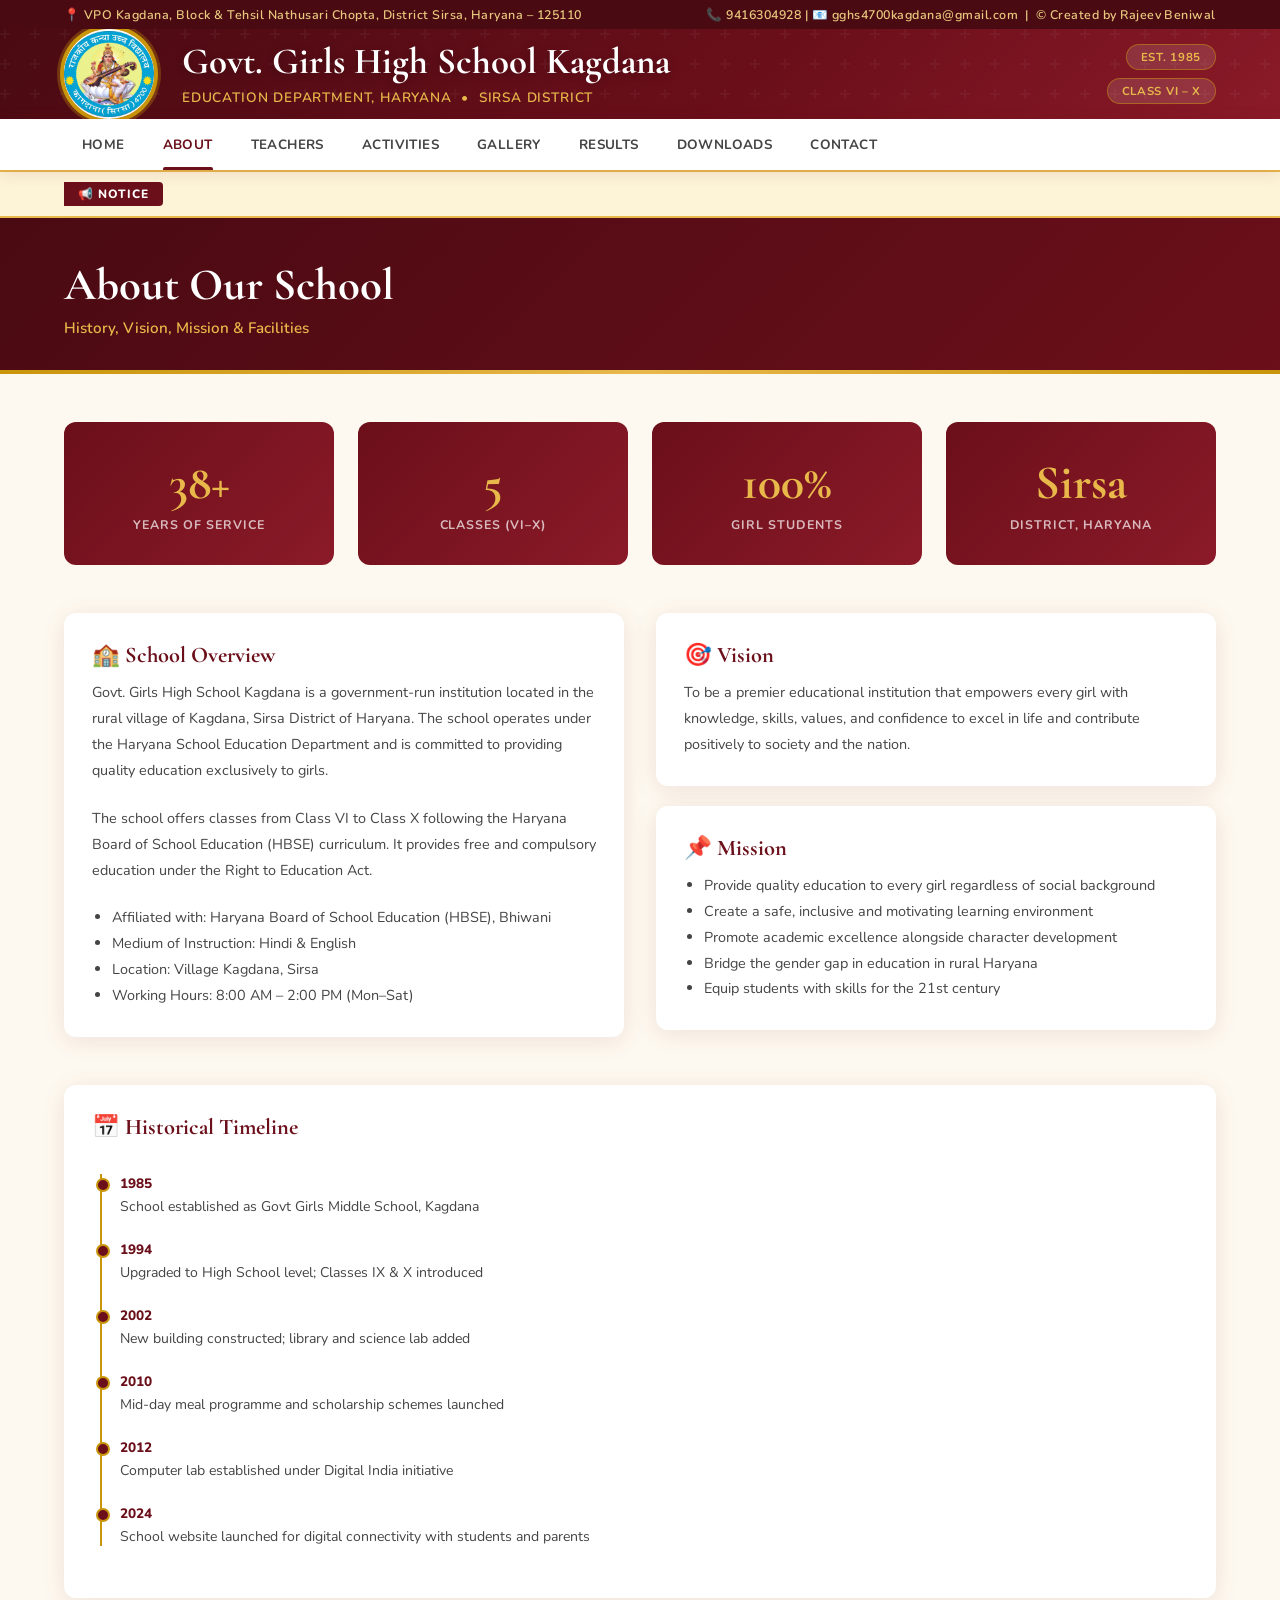
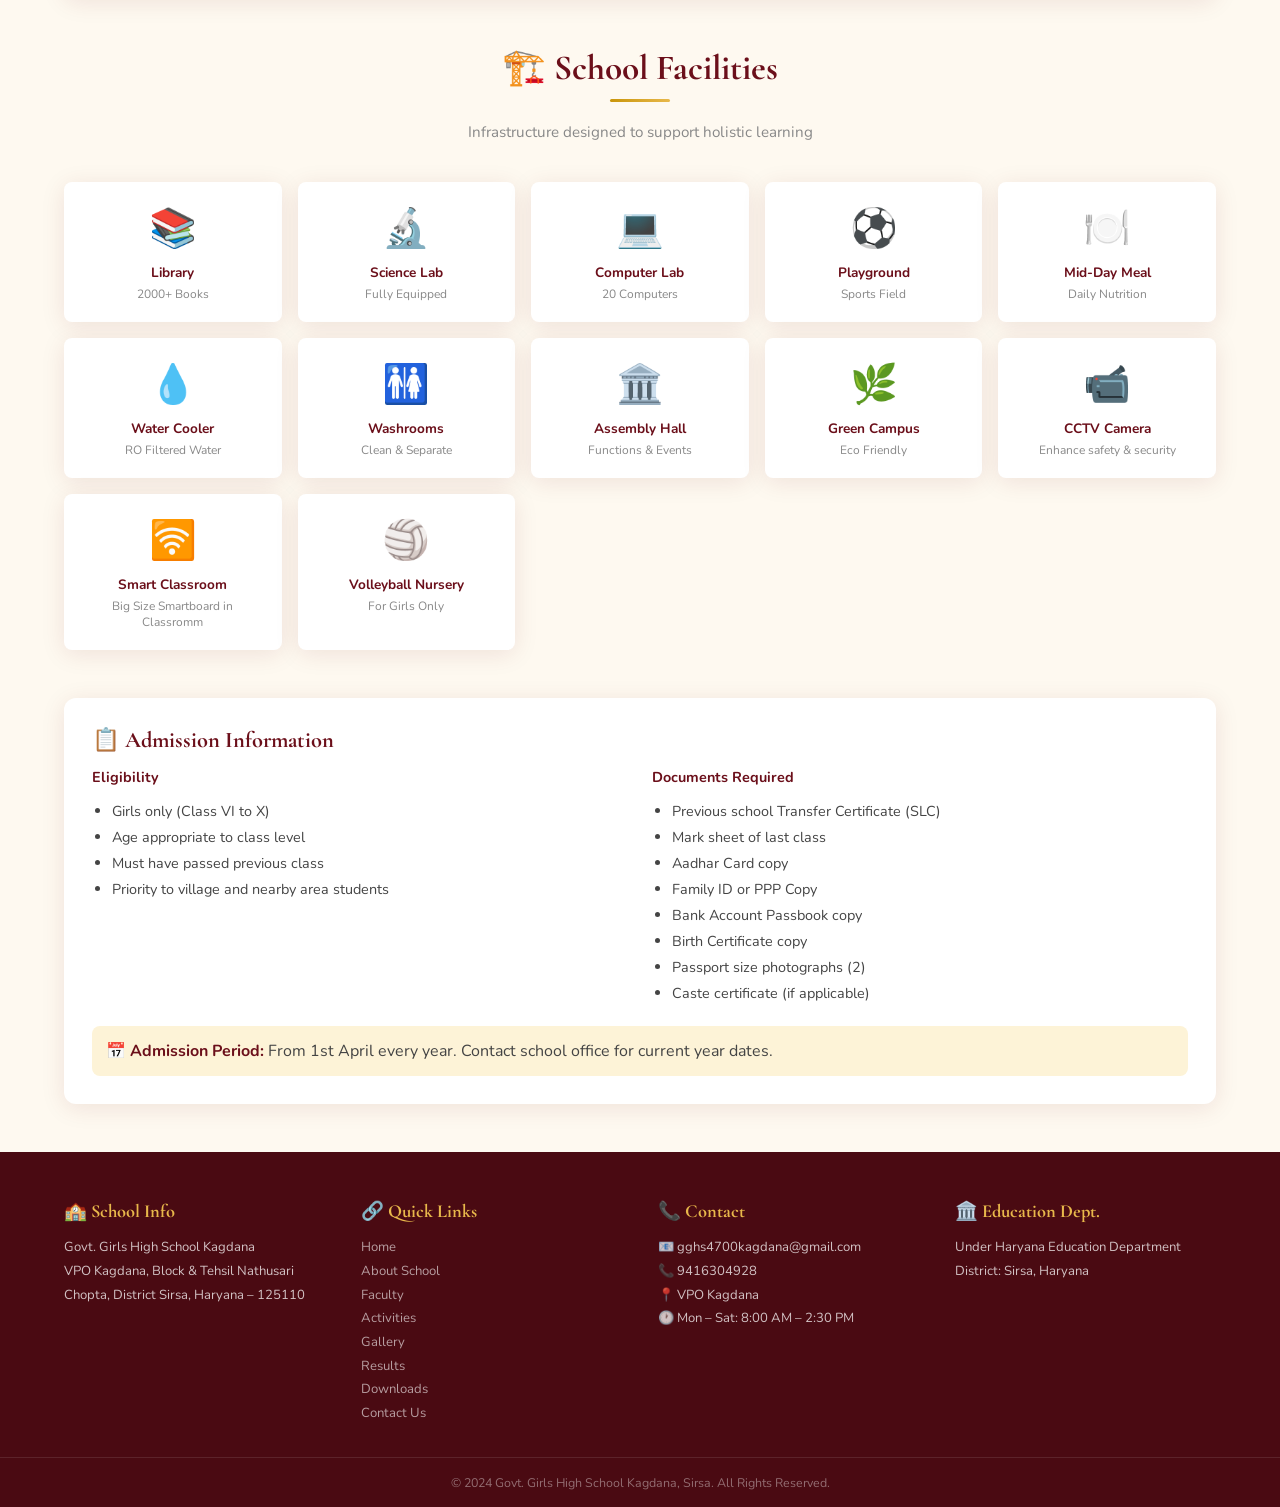
==== commit 894979b4: "Add files via upload" ====
--- a/about.html
+++ b/about.html
@@ -57,6 +57,8 @@
       <li><a href="activities.html">Activities</a></li>
       <li><a href="gallery.html">Gallery</a></li>
       <li><a href="results.html">Results</a></li>
+      <li><a href="download.html">Downloads</a></li>
+      <li><a href="contact.html">Contact</a></li>
     </ul>
     <button class="hamburger" id="hamburger" aria-label="Menu"><span></span><span></span><span></span></button>
   </div>
@@ -193,6 +195,8 @@
         <li><a href="index.html">Home</a></li><li><a href="about.html">About School</a></li>
         <li><a href="teachers.html">Faculty</a></li><li><a href="activities.html">Activities</a></li>
         <li><a href="gallery.html">Gallery</a></li><li><a href="results.html">Results</a></li>
+          <li><a href="download.html">Downloads</a></li>
+          <li><a href="contact.html">Contact Us</a></li>
       </ul></div>
       <div class="footer-col"><h4>📞 Contact</h4><p class="footer-contact-info">📧 gghs.kagdana@gmail.com<br>📍 Village Kagdana, Sirsa<br>🕐 Mon – Sat: 8:00 AM – 2:00 PM</p></div>
       <div class="footer-col"><h4>🏛️ Education Dept.</h4><p>Under Haryana Education Department<br>District: Sirsa, Haryana</p></div>
--- a/style.css
+++ b/style.css
@@ -468,8 +468,9 @@
 .grade-A { background: #d4edda; color: #155724; padding: 3px 12px; border-radius: 99px; font-weight: 800; font-size:.8rem; }
 .grade-B { background: #d1ecf1; color: #0c5460; padding: 3px 12px; border-radius: 99px; font-weight: 800; font-size:.8rem; }
 .grade-C { background: #fff3cd; color: #856404; padding: 3px 12px; border-radius: 99px; font-weight: 800; font-size:.8rem; }
-.grade-D { background: #f8d7da; color: #721c24; padding: 3px 12px; border-radius: 99px; font-weight: 800; font-size:.8rem; }
-.grade-F { background: #343a40; color: #fff; padding: 3px 12px; border-radius: 99px; font-weight: 800; font-size:.8rem; }
+.grade-D { background: #c2c175; color: #721c24; padding: 3px 12px; border-radius: 99px; font-weight: 800; font-size:.8rem; }
+.grade-E { background: #965543d7; color: #a01d79; padding: 3px 12px; border-radius: 99px; font-weight: 800; font-size:.8rem; }
+.grade-F { background: #fa0505; color: #fff; padding: 3px 12px; border-radius: 99px; font-weight: 800; font-size:.8rem; }
 
 /* ===== MODAL ===== */
 .modal-overlay {
@@ -510,8 +511,10 @@
   background: linear-gradient(135deg, #4a0a12, #8b1a28);
   display: flex; align-items: center; justify-content: center;
   opacity: 0; transition: opacity .8s ease;
+  pointer-events: none;
 }
 .slide.active { opacity: 1; }
+.slide.active a, .slide.active .btn { pointer-events: auto; }
 .slide-content { text-align: center; color: var(--white); padding: 24px; max-width: 700px; }
 .slide-content h2 {
   font-family: 'Cormorant Garamond', serif;
@@ -522,6 +525,7 @@
 .slide-dots {
   position: absolute; bottom: 20px; left: 50%; transform: translateX(-50%);
   display: flex; gap: 8px;
+  z-index: 10;
 }
 .dot {
   width: 8px; height: 8px; border-radius: 50%;
